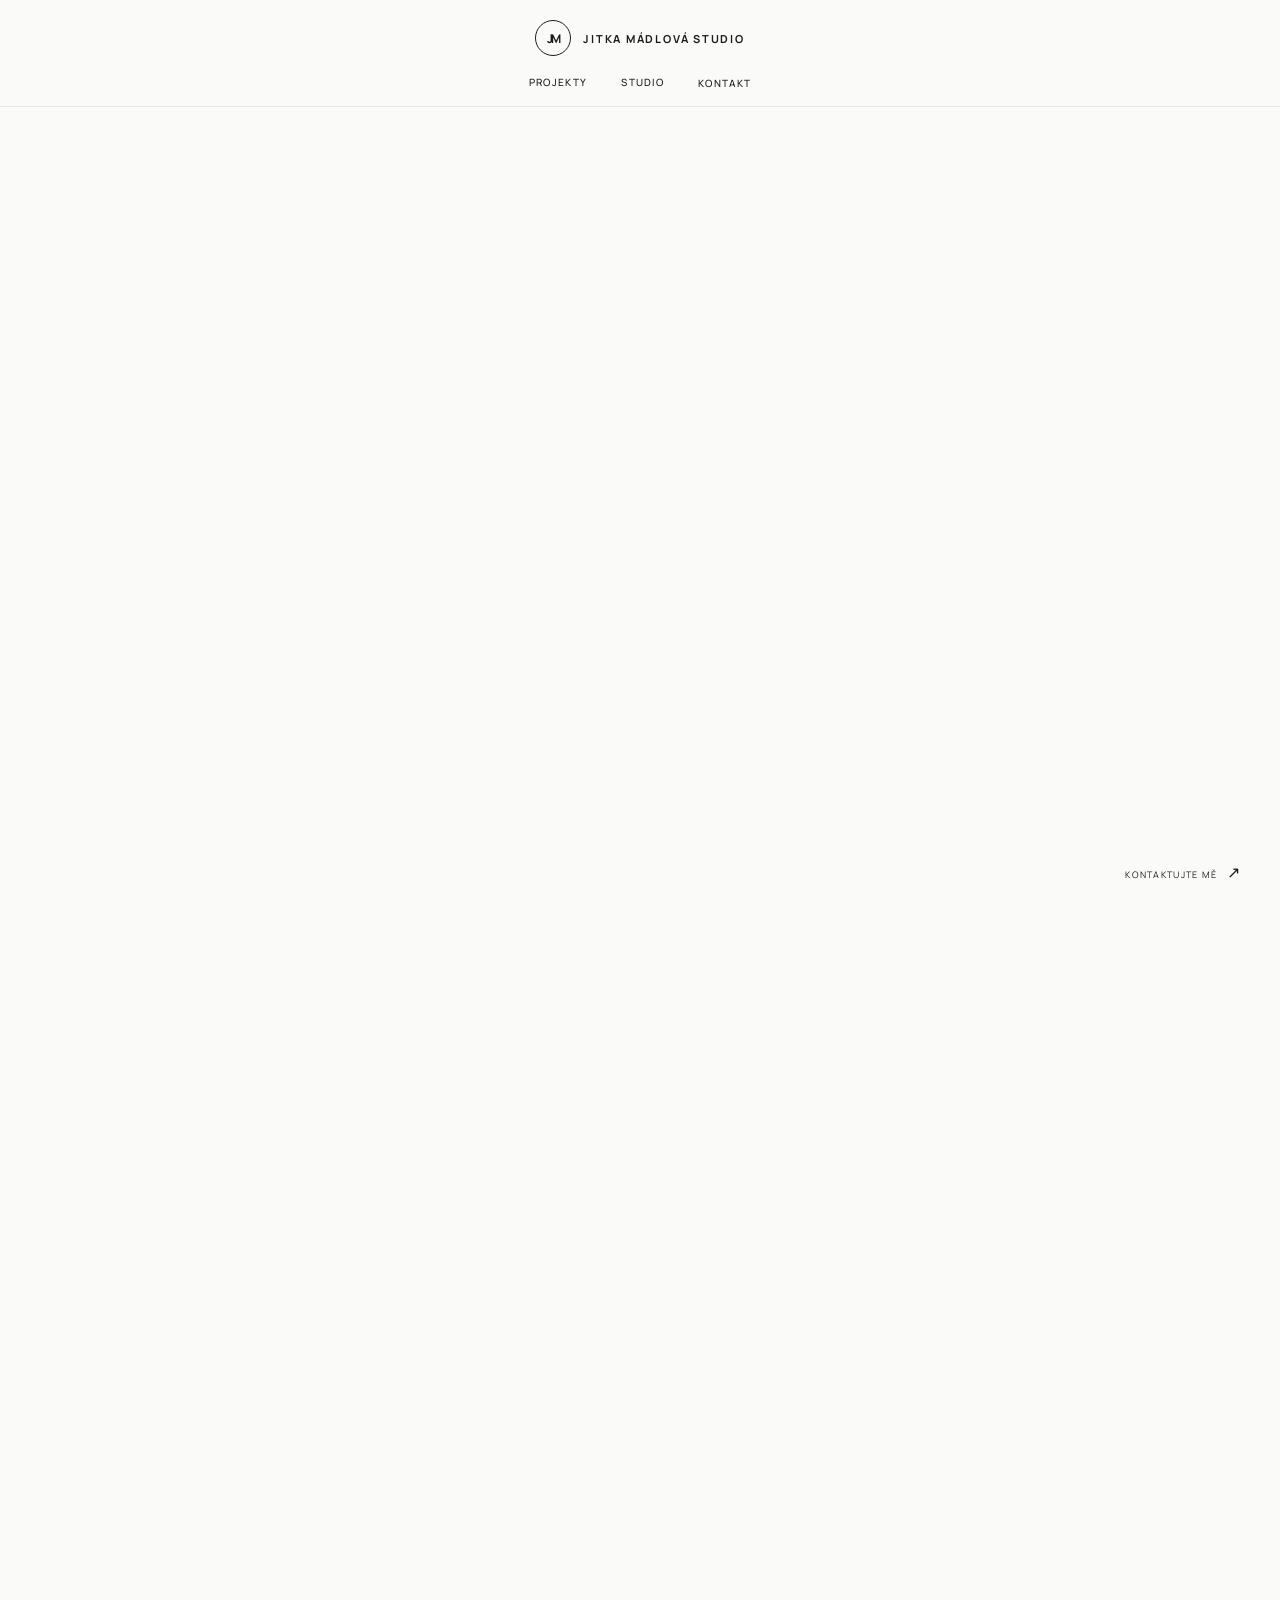
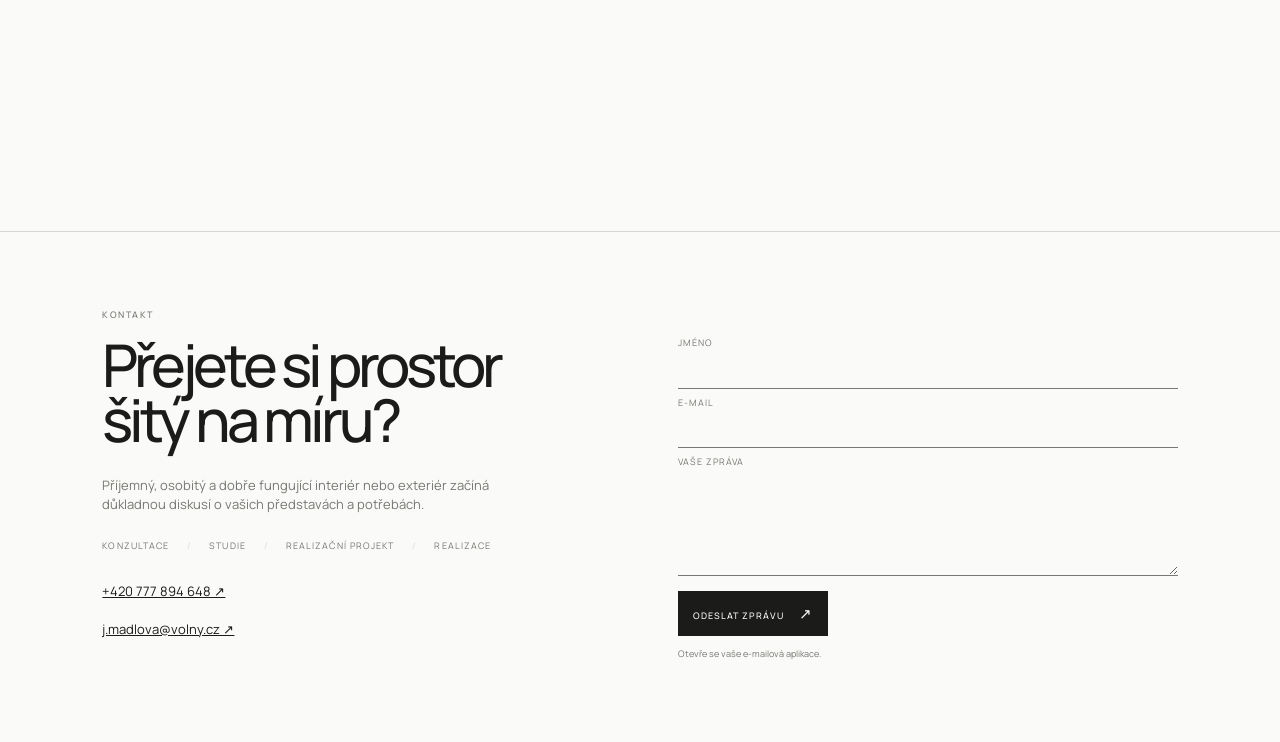
==== index.html @ aaea5ecd "Add files via upload" ====
<!doctype html>
<html lang="cs">
<head>
  <meta charset="UTF-8" />
  <meta name="viewport" content="width=device-width, initial-scale=1.0" />
  <meta name="description" content="Portfolio Jitky Mádlové Studio, interiérové designérky tvořící klidné a osobité prostory." />
  <title>Jitka Mádlová Studio | Interiérový design</title>
  <link rel="preconnect" href="https://fonts.googleapis.com" />
  <link rel="preconnect" href="https://fonts.gstatic.com" crossorigin />
  <link href="https://fonts.googleapis.com/css2?family=Manrope:wght@400;500;600;700&display=swap" rel="stylesheet" />
  <link rel="stylesheet" href="minimal.css" />
  <link rel="stylesheet" href="minimal-portfolio.css" />
  <link rel="stylesheet" href="gallery-layout.css" />
  <link rel="stylesheet" href="gallery-final.css" />
  <link rel="stylesheet" href="clean-final.css" />
  <link rel="stylesheet" href="portfolio-expansion.css" />
  <link rel="stylesheet" href="reviews.css" />
  <link rel="stylesheet" href="compact-layout.css" />
  <link rel="stylesheet" href="project-scale.css" />
  <link rel="stylesheet" href="project-filter.css" />
  <link rel="stylesheet" href="content-pages.css" />
  <link rel="stylesheet" href="contact-scale.css" />
  <link rel="stylesheet" href="contact-form.css" />
  <link rel="stylesheet" href="contact-balanced.css" />
  <link rel="stylesheet" href="contact-wide.css" />
  <link rel="stylesheet" href="contact-links.css" />
  <link rel="stylesheet" href="studio-pages.css" />
  <link rel="stylesheet" href="bio-format.css" />
  <link rel="stylesheet" href="bio-photo.css" />
  <link rel="stylesheet" href="bio-layout.css" />
</head>
<body>
  <header class="site-header">
    <a class="brand" href="#home" aria-label="Domů Jitky Mádlové Studio">
      <span class="brand-mark" aria-hidden="true"><strong>JM</strong><small>STUDIO</small></span>
      <span class="brand-name">Jitka Mádlová Studio</span>
    </a>
    <nav class="site-nav" aria-label="Hlavní navigace">
      <div class="nav-group"><a href="#portfolio">Projekty</a><div class="nav-dropdown"><a href="#portfolio">Všechny projekty</a><a href="#portfolio-residential">Bydlení</a><a href="#portfolio-public">Veřejné prostory</a></div></div>
      <div class="nav-group"><a href="#about">Studio</a><div class="nav-dropdown"><a href="#about">Bio</a><a href="#services">Služby</a><a href="#reviews">Slova zákazníků</a></div></div>
      <a class="nav-contact" href="#contact">Kontakt</a>
    </nav>
    <button class="menu-toggle" type="button" aria-label="Otevřít navigaci" aria-expanded="false"><span></span><span></span></button>
  </header>

  <main>
    <section id="portfolio" class="portfolio" aria-labelledby="portfolio-title">
      <h1 id="portfolio-title" class="sr-only">Portfolio</h1>
      <div class="project-grid">
        <article class="project project-large" data-title="Casa T" data-meta="Bydlení / 2024" data-images="https://images.unsplash.com/photo-1600210492486-724fe5c67fb0?auto=format&fit=crop&w=1800&q=88|https://images.unsplash.com/photo-1600607687920-4e2a09cf159d?auto=format&fit=crop&w=1800&q=88">
          <button class="project-open" type="button" aria-label="Otevřít projekt Casa T"><span class="project-image image-one"></span><span class="project-overlay"><strong>Casa T</strong><small>Bydlení / 2024</small></span></button>
        </article>
        <article class="project project-narrow" data-title="Nedělní objekty" data-meta="Veřejný prostor / 2023" data-images="https://images.unsplash.com/photo-1600607688969-a5bfcd646154?auto=format&fit=crop&w=1800&q=88|https://images.unsplash.com/photo-1600566753086-00f18fb6b3ea?auto=format&fit=crop&w=1800&q=88">
          <button class="project-open" type="button" aria-label="Otevřít projekt Nedělní objekty"><span class="project-image image-two"></span><span class="project-overlay"><strong>Nedělní objekty</strong><small>Veřejný prostor / 2023</small></span></button>
        </article>
        <article class="project project-mid" data-title="Byt Vinohrady" data-meta="Bydlení / 2023" data-images="https://images.unsplash.com/photo-1600566753190-17f0baa2a6c3?auto=format&fit=crop&w=1800&q=88|https://images.unsplash.com/photo-1616486338812-3dadae4b4ace?auto=format&fit=crop&w=1800&q=88">
          <button class="project-open" type="button" aria-label="Otevřít projekt Byt Vinohrady"><span class="project-image image-three"></span><span class="project-overlay"><strong>Byt Vinohrady</strong><small>Bydlení / 2023</small></span></button>
        </article>
        <article class="project project-wide" data-title="Tvar a funkce" data-meta="Veřejný prostor / 2022" data-images="https://images.unsplash.com/photo-1600607687920-4e2a09cf159d?auto=format&fit=crop&w=1800&q=88|https://images.unsplash.com/photo-1600210492486-724fe5c67fb0?auto=format&fit=crop&w=1800&q=88">
          <button class="project-open" type="button" aria-label="Otevřít projekt Tvar a funkce"><span class="project-image image-four"></span><span class="project-overlay"><strong>Tvar a funkce</strong><small>Veřejný prostor / 2022</small></span></button>
        </article>
        <article class="project project-mid project-offset" data-title="Dům pro dva" data-meta="Bydlení / 2022" data-images="https://images.unsplash.com/photo-1618221195710-dd6b41faaea6?auto=format&fit=crop&w=1800&q=88|https://images.unsplash.com/photo-1600585154340-be6161a56a0c?auto=format&fit=crop&w=1800&q=88">
          <button class="project-open" type="button" aria-label="Otevřít projekt Dům pro dva"><span class="project-image image-five"></span><span class="project-overlay"><strong>Dům pro dva</strong><small>Bydlení / 2022</small></span></button>
        </article>
        <article class="project project-narrow project-offset" data-title="Měkká geometrie" data-meta="Bydlení / 2021" data-images="https://images.unsplash.com/photo-1600585154340-be6161a56a0c?auto=format&fit=crop&w=1800&q=88|https://images.unsplash.com/photo-1600566753190-17f0baa2a6c3?auto=format&fit=crop&w=1800&q=88">
          <button class="project-open" type="button" aria-label="Otevřít projekt Měkká geometrie"><span class="project-image image-six"></span><span class="project-overlay"><strong>Měkká geometrie</strong><small>Bydlení / 2021</small></span></button>
        </article>
        <article class="project project-wide project-offset" data-title="Dům u lesa" data-meta="Bydlení / 2020" data-images="https://images.unsplash.com/photo-1600585154526-990dced4db0d?auto=format&fit=crop&w=1800&q=88|https://images.unsplash.com/photo-1600607687939-ce8a6c25118c?auto=format&fit=crop&w=1800&q=88">
          <button class="project-open" type="button" aria-label="Otevřít projekt Dům u lesa"><span class="project-image image-seven"></span><span class="project-overlay"><strong>Dům u lesa</strong><small>Bydlení / 2020</small></span></button>
        </article>
        <article class="project project-mid" data-title="Ateliér K" data-meta="Ateliér / 2020" data-images="https://images.unsplash.com/photo-1497366811353-6870744d04b2?auto=format&fit=crop&w=1800&q=88|https://images.unsplash.com/photo-1497366754035-f200968a6e72?auto=format&fit=crop&w=1800&q=88">
          <button class="project-open" type="button" aria-label="Otevřít projekt Ateliér K"><span class="project-image image-eight"></span><span class="project-overlay"><strong>Ateliér K</strong><small>Ateliér / 2020</small></span></button>
        </article>
        <article class="project project-narrow project-offset" data-title="Dům v zahradě" data-meta="Bydlení / 2019" data-images="https://images.unsplash.com/photo-1600566753086-00f18fb6b3ea?auto=format&fit=crop&w=1800&q=88|https://images.unsplash.com/photo-1600607687920-4e2a09cf159d?auto=format&fit=crop&w=1800&q=88">
          <button class="project-open" type="button" aria-label="Otevřít projekt Dům v zahradě"><span class="project-image image-nine"></span><span class="project-overlay"><strong>Dům v zahradě</strong><small>Bydlení / 2019</small></span></button>
        </article>
        <article class="project project-large" data-title="Městský byt" data-meta="Bydlení / 2019" data-images="https://images.unsplash.com/photo-1616486338812-3dadae4b4ace?auto=format&fit=crop&w=1800&q=88|https://images.unsplash.com/photo-1600210492486-724fe5c67fb0?auto=format&fit=crop&w=1800&q=88">
          <button class="project-open" type="button" aria-label="Otevřít projekt Městský byt"><span class="project-image image-ten"></span><span class="project-overlay"><strong>Městský byt</strong><small>Bydlení / 2019</small></span></button>
        </article>
      </div>
    </section>

  </main>

  <a class="fixed-contact" href="#contact">Kontaktujte mě <span>&#8599;</span></a>
  <footer id="contact" class="site-footer"><div class="contact-copy"><p class="eyebrow">Kontakt</p><h2>Přejete si prostor<br />šitý na míru?</h2><p class="contact-intro">Příjemný, osobitý a dobře fungující interiér nebo exteriér začíná důkladnou diskusí o vašich představách a potřebách.</p><div class="contact-phases"><span>Konzultace</span><span>Studie</span><span>Realizační projekt</span><span>Realizace</span></div><a href="tel:+420777894648">+420 777 894 648 &#8599;</a><a href="mailto:j.madlova@volny.cz">j.madlova@volny.cz &#8599;</a></div><form class="contact-form"><label for="contact-name">Jméno</label><input id="contact-name" name="name" type="text" autocomplete="name" required /><label for="contact-email">E-mail</label><input id="contact-email" name="email" type="email" autocomplete="email" required /><label for="contact-message">Vaše zpráva</label><textarea id="contact-message" name="message" rows="5" required></textarea><button type="submit">Odeslat zprávu <span>&#8599;</span></button><p class="form-note">Otevře se vaše e-mailová aplikace.</p></form></footer>
  <script src="script.js"></script>
</body>
</html>
---- minimal.css ----
:root{--paper:#f4f7f3;--ink:#102d30;--muted:#6d7d7d;--line:#d6e0dc;--accent:#e96d5b;--teal:#2d7774;--serif:'Playfair Display',Georgia,serif;--sans:'Manrope',Arial,sans-serif;--mono:'DM Mono',monospace}body{background:var(--paper);color:var(--ink)}.site-header{height:70px!important;padding:0 4vw!important;display:flex!important;justify-content:center!important;align-items:center!important;background:rgba(244,247,243,.92)!important;border-bottom:1px solid var(--line);z-index:30}.brand{gap:11px}.brand-mark{width:30px;height:30px;border:1px solid var(--teal);border-radius:50%;color:var(--teal)}.brand-name{color:var(--ink);font-size:12px}.site-menu{height:48px!important;position:fixed!important;top:70px;left:0;right:0;z-index:29;margin:0!important;padding:0 4vw!important;display:flex!important;justify-content:center!important;align-items:center!important;background:rgba(244,247,243,.9)!important;border-bottom:1px solid var(--line);transition:transform .3s ease,opacity .3s ease}.site-menu.is-hidden{transform:translateY(-100%);opacity:0;pointer-events:none}.site-nav{display:flex!important;position:static!important;gap:32px}.site-nav a{color:var(--muted)}.site-nav a:hover,.site-nav a.active{color:var(--teal)}.site-nav .nav-contact{color:var(--ink);border-color:var(--accent)}.menu-toggle{display:none}.hero{height:100svh;min-height:680px;padding:0!important;position:relative;display:block!important}.hero-visual{height:100%;position:relative;overflow:hidden;background:#173f42}.hero-image{position:absolute;inset:0;background-position:center;background-size:cover;opacity:0;transform:scale(1.04);transition:opacity 1s ease,transform 7s ease}.hero-image.is-active{opacity:1;transform:scale(1)}.hero-image-one{background-image:linear-gradient(90deg,rgba(10,38,40,.72),rgba(10,38,40,.12)),url('https://images.unsplash.com/photo-1600210492486-724fe5c67fb0?auto=format&fit=crop&w=2200&q=90')}.hero-image-two{background-image:linear-gradient(90deg,rgba(10,38,40,.68),rgba(10,38,40,.1)),url('https://images.unsplash.com/photo-1600607687920-4e2a09cf159d?auto=format&fit=crop&w=2200&q=90')}.hero-overlay{position:absolute;z-index:2;left:8vw;top:50%;max-width:680px;color:#fff;transform:translateY(-35%)}.hero-overlay .eyebrow{color:#cde0dc}.hero-overlay h1{margin:18px 0;font-size:clamp(58px,8vw,124px);letter-spacing:-.05em}.hero-overlay em{color:#f3a091}.hero-intro{max-width:370px;margin:28px 0;color:#e4efeb;font-size:16px}.hero-link{display:inline-flex;align-items:center;gap:12px;padding:13px 0;color:#fff;text-decoration:none;border-bottom:1px solid rgba(255,255,255,.7);font:500 11px var(--mono);text-transform:uppercase;letter-spacing:.06em}.hero-link span{font-size:18px}.hero-caption{position:absolute;z-index:3;right:8vw;bottom:34px;display:flex;gap:28px;color:#fff;font:500 10px var(--mono);letter-spacing:.08em;text-transform:uppercase}.hero-caption span+span{color:#cde0dc}.about{padding-top:130px;padding-bottom:110px;background:#e8efeb}.about-grid{grid-template-columns:.72fr 1fr 1fr;gap:5vw;margin-top:48px;align-items:start}.about-portrait{min-height:470px;background:center/cover url('https://images.unsplash.com/photo-1551836022-d5d88e9218df?auto=format&fit=crop&w=900&q=85');filter:saturate(.7)}.about-statement h2{margin-top:0;font-size:clamp(48px,5vw,78px)}.about-copy{padding-top:8px}.large-copy{font-size:23px;line-height:1.35;color:var(--ink)}.about-copy>p:not(.large-copy){max-width:420px;color:#526b6b}.text-link{color:var(--teal)}.about-details{border-top:1px solid #bfd0cb;margin-top:80px;padding-top:16px;color:var(--muted)}.portfolio{padding-top:125px;padding-bottom:135px;background:var(--paper)}.portfolio-heading{align-items:end}.portfolio-heading h2{font-size:clamp(52px,6.2vw,92px);margin-top:20px}.portfolio-heading>p{max-width:330px;color:var(--muted)}.filter-row{border-top:1px solid var(--line);padding-top:17px;margin:65px 0 24px}.filter{border:0;background:none;padding:0;margin-right:28px;color:var(--muted);cursor:pointer}.filter.active,.filter:hover{color:var(--teal)}.project-count{color:var(--muted)}.project-grid{gap:70px 2vw}.project-image{height:440px;filter:saturate(.78);transition:transform .6s ease}.project:hover .project-image{transform:scale(.985)}.project-tall .project-image{height:590px}.project-wide .project-image{height:450px}.project-one{background-image:url('https://images.unsplash.com/photo-1600210492486-724fe5c67fb0?auto=format&fit=crop&w=1200&q=85')}.project-two{background-image:url('https://images.unsplash.com/photo-1600607688969-a5bfcd646154?auto=format&fit=crop&w=1200&q=85')}.project-three{background-image:url('https://images.unsplash.com/photo-1600566753086-00f18fb6b3ea?auto=format&fit=crop&w=1200&q=85')}.project-four{background-image:url('https://images.unsplash.com/photo-1600607687920-4e2a09cf159d?auto=format&fit=crop&w=1200&q=85')}.project-five{background-image:url('https://images.unsplash.com/photo-1618221195710-dd6b41faaea6?auto=format&fit=crop&w=1200&q=85')}.project-six{background-image:url('https://images.unsplash.com/photo-1600585154340-be6161a56a0c?auto=format&fit=crop&w=1200&q=85')}.project-meta{color:var(--ink)}.contact{background:#123f43;padding-top:120px;padding-bottom:120px;color:#edf5f0}.contact h2{font-size:clamp(52px,6vw,88px)}.contact-side p{color:#c5d9d4}.email-link{color:#fff}.social-row a{color:#b5ceca}.site-footer{background:#0e2e31;color:#b5ceca;border-color:#2d5b5a}.site-footer a{color:#fff}@media(max-width:700px){.site-header{height:62px!important;padding:0 6vw!important}.site-menu{height:48px!important;top:62px;padding:0 6vw!important;justify-content:flex-end!important}.menu-toggle{display:flex!important}.site-nav{display:none!important}.site-nav.open{position:absolute;top:48px;left:0;right:0;display:flex!important;flex-direction:column;align-items:flex-start;gap:18px;padding:22px 6vw;background:var(--paper);border-bottom:1px solid var(--line)}.hero{min-height:650px;height:88svh}.hero-overlay{left:6vw;right:6vw;top:52%;transform:translateY(-35%)}.hero-overlay h1{font-size:clamp(52px,15vw,78px)}.hero-intro{font-size:14px}.hero-caption{left:6vw;right:6vw;bottom:24px;justify-content:space-between}.about{padding-top:85px;padding-bottom:80px}.about-grid{display:grid;grid-template-columns:1fr;gap:34px}.about-portrait{min-height:420px;order:0}.about-statement{order:1}.about-copy{order:2}.about-details{margin-top:58px}.portfolio{padding-top:88px;padding-bottom:95px}.portfolio-heading{display:block}.portfolio-heading h2{font-size:clamp(48px,13vw,72px)}.filter-row{margin-top:42px;line-height:2.8}.filter{margin-right:14px}.project-grid{gap:48px 0}.project-offset,.project-wide{margin-top:0;width:100%}.project-image,.project-tall .project-image,.project-wide .project-image{height:350px}.contact{padding-top:88px;padding-bottom:88px}}
---- minimal-portfolio.css ----
:root{--paper:#f2f2f0;--ink:#1b1c1a;--muted:#777873;--line:#d7d8d4;--accent:#7c2534;--sans:'Manrope',Arial,sans-serif}*{box-sizing:border-box}html{scroll-behavior:smooth}body{margin:0;background:var(--paper);color:var(--ink);font-family:var(--sans);font-size:13px;line-height:1.5}a{color:inherit}.site-header{position:fixed;top:0;left:0;right:0;z-index:30;display:flex;justify-content:space-between;align-items:flex-start;padding:24px 3vw;background:rgba(242,242,240,.88);backdrop-filter:blur(14px)}.brand{display:flex;align-items:center;gap:14px;text-decoration:none}.brand-mark{width:38px;height:38px;border:1px solid var(--ink);display:grid;place-items:center;line-height:1}.brand-mark strong{font:600 13px var(--sans);letter-spacing:-.08em}.brand-mark small{display:none}.brand-name{font-size:12px;letter-spacing:.15em;text-transform:uppercase}.site-nav{display:flex;gap:28px;align-items:flex-start;padding-top:9px}.nav-group{position:relative}.site-nav>a,.nav-group>a{font-size:10px;letter-spacing:.14em;text-transform:uppercase;text-decoration:none}.nav-dropdown{position:absolute;top:23px;left:-14px;display:grid;gap:8px;min-width:150px;padding:14px;background:#fff;opacity:0;visibility:hidden;transform:translateY(-5px);transition:opacity .2s,transform .2s,visibility .2s}.nav-group:hover .nav-dropdown,.nav-group:focus-within .nav-dropdown{opacity:1;visibility:visible;transform:none}.nav-dropdown a{font-size:10px;text-decoration:none;color:var(--muted)}.nav-dropdown a:hover{color:var(--accent)}.menu-toggle{display:none}.intro{min-height:78vh;padding:190px 8vw 70px;display:grid;grid-template-columns:1fr auto;align-content:end;border-bottom:1px solid var(--line)}.eyebrow{margin:0;color:var(--muted);font:500 10px var(--sans);letter-spacing:.16em;text-transform:uppercase}.intro h1{grid-column:1/-1;max-width:850px;margin:36px 0 0;font-size:clamp(64px,10vw,154px);font-weight:500;letter-spacing:-.09em;line-height:.85}.intro h1 span,.about h2 span,.site-footer h2 span{color:var(--accent)}.intro-arrow{align-self:end;justify-self:end;width:54px;height:54px;border:1px solid var(--ink);border-radius:50%;display:grid;place-items:center;text-decoration:none;font-size:24px;transition:background .2s,color .2s}.intro-arrow:hover{background:var(--ink);color:var(--paper)}.portfolio{padding:110px 4vw 150px}.section-head{display:grid;grid-template-columns:1fr 1.3fr .8fr;gap:3vw;align-items:end;margin:0 4vw 72px}.section-head h2{margin:0;font-size:clamp(42px,6vw,86px);font-weight:500;letter-spacing:-.08em;line-height:.85}.section-note{max-width:260px;margin:0;color:var(--muted);font-size:12px}.project-grid{display:grid;grid-template-columns:repeat(12,1fr);gap:70px 20px}.project{min-width:0}.project-open{position:relative;width:100%;display:block;border:0;padding:0;background:transparent;cursor:pointer;text-align:left}.project-large{grid-column:1/8}.project-narrow{grid-column:9/13;margin-top:140px}.project-mid{grid-column:2/7}.project-wide{grid-column:7/13;margin-top:110px}.project-offset{margin-top:100px}.project-image{display:block;width:100%;height:510px;background-position:center;background-size:cover;filter:grayscale(.2);transition:filter .4s,transform .5s}.project-narrow .project-image{height:430px}.project-mid .project-image{height:440px}.project-wide .project-image{height:500px}.image-one{background-image:url('https://images.unsplash.com/photo-1600210492486-724fe5c67fb0?auto=format&fit=crop&w=1800&q=88')}.image-two{background-image:url('https://images.unsplash.com/photo-1600607688969-a5bfcd646154?auto=format&fit=crop&w=1800&q=88')}.image-three{background-image:url('https://images.unsplash.com/photo-1600566753190-17f0baa2a6c3?auto=format&fit=crop&w=1800&q=88')}.image-four{background-image:url('https://images.unsplash.com/photo-1600607687920-4e2a09cf159d?auto=format&fit=crop&w=1800&q=88')}.image-five{background-image:url('https://images.unsplash.com/photo-1618221195710-dd6b41faaea6?auto=format&fit=crop&w=1800&q=88')}.image-six{background-image:url('https://images.unsplash.com/photo-1600585154340-be6161a56a0c?auto=format&fit=crop&w=1800&q=88')}.project-overlay{position:absolute;inset:0;display:flex;flex-direction:column;justify-content:flex-end;gap:6px;padding:22px;color:#fff;background:linear-gradient(transparent 45%,rgba(0,0,0,.72));opacity:0;transition:opacity .3s}.project-open:hover .project-overlay,.project-open:focus-visible .project-overlay{opacity:1}.project-open:hover .project-image{filter:grayscale(0);transform:scale(.985)}.project-overlay strong{font-size:17px;font-weight:500;letter-spacing:-.03em}.project-overlay small{font-size:10px;letter-spacing:.12em;text-transform:uppercase}.about{display:grid;grid-template-columns:1fr 1fr;min-height:620px;background:#e5e5e2}.about-image{min-height:620px;background:center/cover url('https://images.unsplash.com/photo-1551836022-d5d88e9218df?auto=format&fit=crop&w=1400&q=85');filter:grayscale(.7)}.about-copy{display:flex;flex-direction:column;justify-content:center;max-width:480px;padding:8vw}.about-copy h2{margin:28px 0;font-size:clamp(48px,6vw,86px);font-weight:500;letter-spacing:-.08em;line-height:.88}.about-copy>p:last-child{max-width:360px;color:var(--muted)}.gallery{position:fixed;inset:0;z-index:50;display:none;background:rgba(242,242,240,.98);overflow:auto}.gallery.is-open{display:block}.gallery-close{position:fixed;top:24px;right:3vw;z-index:2;border:0;background:transparent;font-size:32px;font-weight:300;cursor:pointer}.gallery-inner{width:min(1100px,84vw);margin:120px auto 100px}.gallery-title{margin:16px 0 42px;font-size:clamp(48px,8vw,120px);font-weight:500;letter-spacing:-.09em;line-height:.85}.gallery-images{display:grid;grid-template-columns:1fr 1fr;gap:18px}.gallery-images img{display:block;width:100%;height:auto}.gallery-next{float:right;margin-top:18px;border:0;background:none;font-size:24px;cursor:pointer}.fixed-contact{position:fixed;right:3vw;bottom:22px;z-index:31;font-size:10px;letter-spacing:.14em;text-transform:uppercase;text-decoration:none}.fixed-contact span{font-size:16px;margin-left:7px}.site-footer{padding:130px 8vw 150px;background:var(--ink);color:var(--paper)}.site-footer h2{margin:30px 0 55px;font-size:clamp(60px,10vw,150px);font-weight:500;letter-spacing:-.1em;line-height:.8}.site-footer>a{font-size:13px;text-decoration:none;border-bottom:1px solid currentColor;padding-bottom:8px}@media(max-width:700px){.site-header{padding:16px 5vw}.brand-name{font-size:10px}.site-nav{display:none}.menu-toggle{display:grid;gap:5px;border:0;background:none;padding:8px}.menu-toggle span{display:block;width:22px;height:1px;background:var(--ink)}.site-header.nav-open .site-nav{position:absolute;top:62px;left:0;right:0;display:grid;gap:18px;padding:24px 5vw;background:#fff}.site-header.nav-open .nav-dropdown{position:static;display:none}.site-header.nav-open .nav-group:focus-within .nav-dropdown{display:grid;opacity:1;visibility:visible;transform:none}.intro{min-height:75vh;padding:150px 7vw 52px}.intro h1{font-size:clamp(58px,17vw,90px);margin-top:32px}.intro-arrow{width:46px;height:46px}.section-head{display:block;margin:0 2vw 44px}.section-head h2{margin:25px 0;font-size:clamp(52px,15vw,78px)}.section-note{max-width:290px}.portfolio{padding:76px 5vw 100px}.project-grid{display:block}.project{margin:0 0 58px!important}.project-image,.project-narrow .project-image,.project-mid .project-image,.project-wide .project-image{height:390px}.project-overlay{opacity:1;padding:16px;background:linear-gradient(transparent 50%,rgba(0,0,0,.68))}.about{display:block;min-height:0}.about-image{min-height:430px}.about-copy{padding:64px 8vw 85px}.gallery-inner{width:88vw;margin-top:90px}.gallery-images{grid-template-columns:1fr}.gallery-title{font-size:clamp(52px,15vw,82px)}.fixed-contact{right:5vw;bottom:18px}.site-footer{padding:90px 7vw 130px}.site-footer h2{font-size:clamp(60px,17vw,95px)}}
---- gallery-layout.css ----
.sr-only{position:absolute;width:1px;height:1px;padding:0;margin:-1px;overflow:hidden;clip:rect(0,0,0,0);white-space:nowrap;border:0}.site-header{display:flex!important;flex-direction:column!important;justify-content:flex-start!important;align-items:center!important;gap:16px!important;padding:20px 3vw 14px!important}.site-nav{display:flex!important;justify-content:center!important;gap:34px!important;padding-top:0!important}.portfolio{padding-top:164px!important}.project-overlay{opacity:0!important}.project-open:hover .project-overlay,.project-open:focus-visible .project-overlay{opacity:1!important}.site-menu{display:none!important}@media(max-width:700px){.site-header{padding:16px 5vw 12px!important;gap:12px!important}.site-nav{display:none!important}.menu-toggle{display:grid!important;position:absolute;top:14px;right:5vw}.site-header.nav-open .site-nav{position:absolute;top:62px;left:0;right:0;display:grid!important;gap:18px;padding:24px 5vw;background:#fff}.site-header.nav-open .nav-dropdown{position:static;display:none}.site-header.nav-open .nav-group:focus-within .nav-dropdown{display:grid;opacity:1;visibility:visible;transform:none}.portfolio{padding:130px 5vw 100px!important}.project-overlay{opacity:0!important}.project-open:hover .project-overlay,.project-open:focus-visible .project-overlay{opacity:1!important}}
---- gallery-final.css ----
.site-header{height:auto!important}.site-header.nav-open{height:auto!important}@media(max-width:700px){.site-header{height:auto!important}}
---- clean-final.css ----
body{background:#f2f2f0;color:#1b1c1a;font-family:'Manrope',Arial,sans-serif}.site-header{position:fixed;display:flex;flex-direction:column;align-items:center;gap:14px;height:auto!important;padding:18px 3vw 15px;background:rgba(242,242,240,.94)!important;border:0!important;box-shadow:0 1px 0 rgba(27,28,26,.08);backdrop-filter:blur(12px)}.brand{gap:12px}.brand-mark{width:36px;height:36px;border:1px solid #1b1c1a;background:transparent}.brand-mark strong{font:700 12px 'Manrope',Arial,sans-serif;letter-spacing:-.1em}.brand-name{font:700 11px 'Manrope',Arial,sans-serif;letter-spacing:.16em;text-transform:uppercase}.site-nav{display:flex;justify-content:center;gap:34px;padding:0}.site-nav a,.nav-group>a{font:500 10px 'Manrope',Arial,sans-serif;letter-spacing:.13em;color:#1b1c1a;text-transform:uppercase}.nav-dropdown{background:#f2f2f0;border:1px solid #d7d8d4}.nav-dropdown a{font-family:'Manrope',Arial,sans-serif}.portfolio{background:#f2f2f0!important;padding-top:144px!important}.project-image{filter:grayscale(1);transition:filter .35s,transform .5s}.project-open:hover .project-image,.project-open:focus-visible .project-image{filter:grayscale(0)}.project-overlay{background:linear-gradient(transparent 45%,rgba(27,28,26,.78))}.about,.site-footer{background:#f2f2f0!important;color:#1b1c1a}.fixed-contact{color:#1b1c1a}.detail-page{min-height:100vh;padding:160px 8vw 130px;background:#f2f2f0}.detail-page h1{margin:24px 0 70px;font:500 clamp(56px,10vw,150px)/.86 'Manrope',Arial,sans-serif;letter-spacing:-.1em}.back-link{display:inline-block;margin-bottom:42px;color:#777873;font-size:10px;letter-spacing:.13em;text-transform:uppercase;text-decoration:none}.detail-gallery{display:grid;grid-template-columns:1fr 1fr;gap:18px}.detail-gallery img{display:block;width:100%;height:auto;filter:grayscale(1);transition:filter .35s}.detail-gallery img:hover{filter:grayscale(0)}.about-layout{display:grid;grid-template-columns:1fr 1fr;gap:8vw;align-items:center}.about-layout .about-image{min-height:560px;background:center/cover url('https://images.unsplash.com/photo-1551836022-d5d88e9218df?auto=format&fit=crop&w=1400&q=85');filter:grayscale(1)}.about-layout p{max-width:420px;color:#777873}.about-layout .lead{font-size:24px;line-height:1.3;color:#1b1c1a}.site-footer{border-top:1px solid #d7d8d4}.site-footer h2{color:#1b1c1a}.site-footer a{color:#1b1c1a}.contact-button{background:#1b1c1a;color:#f2f2f0}@media(max-width:700px){.site-header{padding:14px 5vw 11px}.brand-name{font-size:9px}.site-nav{display:none}.menu-toggle{display:grid;position:absolute;top:13px;right:5vw}.site-header.nav-open .site-nav{display:grid;top:61px;background:#f2f2f0;border-top:1px solid #d7d8d4}.portfolio{padding-top:118px!important}.detail-page{padding:135px 7vw 100px}.detail-gallery,.about-layout{grid-template-columns:1fr}.detail-page h1{margin-bottom:42px}.about-layout .about-image{min-height:420px}}
---- portfolio-expansion.css ----
.brand-mark,.brand-mark strong,.brand-mark small{color:#1b1c1a!important;border-color:#1b1c1a!important}.site-nav>a,.nav-group>a{display:inline-flex;align-items:center;height:15px;line-height:15px}.site-nav .nav-contact{padding:0!important;border:0!important;transform:translateY(4px)}.project:nth-child(7){grid-column:1/8;margin-top:70px}.project:nth-child(8){grid-column:9/13;margin-top:10px}.project:nth-child(9){grid-column:2/7;margin-top:80px}.project:nth-child(10){grid-column:7/13;margin-top:0}.image-seven{background-image:url('https://images.unsplash.com/photo-1600585154526-990dced4db0d?auto=format&fit=crop&w=1800&q=88')}.image-eight{background-image:url('https://images.unsplash.com/photo-1497366811353-6870744d04b2?auto=format&fit=crop&w=1800&q=88')}.image-nine{background-image:url('https://images.unsplash.com/photo-1600566753086-00f18fb6b3ea?auto=format&fit=crop&w=1800&q=88')}.image-ten{background-image:url('https://images.unsplash.com/photo-1616486338812-3dadae4b4ace?auto=format&fit=crop&w=1800&q=88')}@media(max-width:700px){.project:nth-child(n){grid-column:auto!important;margin-top:0!important}}
---- reviews.css ----
.reviews-list{display:grid;grid-template-columns:repeat(3,1fr);gap:28px;margin-top:40px}.reviews-list blockquote{margin:0;padding:28px 0;border-top:1px solid #1b1c1a;font-size:20px;line-height:1.35}.reviews-list cite{display:block;margin-top:30px;color:#777873;font-size:10px;font-style:normal;letter-spacing:.12em;text-transform:uppercase}@media(max-width:700px){.reviews-list{grid-template-columns:1fr}.reviews-list blockquote{font-size:18px}}
---- compact-layout.css ----
body{background:#fafaf8;color:#1b1c1a}.site-header{background:rgba(250,250,248,.94)!important}.nav-dropdown{background:#fafaf8!important}.portfolio,.detail-page,.about,.site-footer{background:#fafaf8!important}.portfolio{padding-top:132px!important;padding-bottom:90px!important}.project-grid{gap:42px 16px!important}.project-image{height:350px!important}.project-narrow .project-image,.project-mid .project-image{height:290px!important}.project-wide .project-image{height:330px!important}.project-overlay{padding:16px!important}.project-overlay strong{font-size:14px!important}.project-overlay small{font-size:9px!important}.project:nth-child(7),.project:nth-child(8),.project:nth-child(9),.project:nth-child(10){margin-top:35px!important}.site-footer{padding:64px 8vw 72px!important;border-top:1px solid #d7d8d4!important}.site-footer h2{margin:18px 0 28px!important;font-size:clamp(42px,7vw,88px)!important;line-height:.86!important}.site-footer .eyebrow{font-size:9px}.site-footer>a{font-size:11px}.fixed-contact{bottom:16px!important;font-size:9px!important}.detail-page{padding-top:130px!important;padding-bottom:80px!important}.detail-page h1{margin-bottom:42px!important}.detail-gallery{gap:12px!important}@media(max-width:700px){.portfolio{padding-top:112px!important;padding-bottom:70px!important}.project-grid{gap:34px 0!important}.project-image,.project-narrow .project-image,.project-mid .project-image,.project-wide .project-image{height:280px!important}.project-overlay{opacity:0!important}.project-open:hover .project-overlay,.project-open:focus-visible .project-overlay{opacity:1!important}.site-footer{padding:54px 7vw 86px!important}.site-footer h2{font-size:clamp(44px,14vw,72px)!important}.fixed-contact{bottom:12px!important}}
---- project-scale.css ----
.project-grid{gap:26px 12px!important}.project-image{height:245px!important}.project-narrow .project-image,.project-mid .project-image{height:205px!important}.project-wide .project-image{height:230px!important}.project-overlay{padding:12px!important}.project-overlay strong{font-size:12px!important}.project-overlay small{font-size:8px!important}.project:nth-child(7),.project:nth-child(8),.project:nth-child(9),.project:nth-child(10){margin-top:20px!important}@media(max-width:700px){.project-grid{gap:24px 0!important}.project-image,.project-narrow .project-image,.project-mid .project-image,.project-wide .project-image{height:220px!important}}
---- project-filter.css ----
.project.is-filtered-out{display:none!important}
---- content-pages.css ----
.about-page .about-layout{align-items:start}.about-page .about-layout>div:last-child{padding-top:12px}.about-page .about-layout p{max-width:480px}.about-page .about-layout .lead{font-size:25px;line-height:1.25}.cv-grid{display:grid;grid-template-columns:1fr 1fr;gap:8vw;max-width:900px}.cv-grid>div{max-width:430px}.cv-grid p{margin:0 0 28px;color:#777873}.cv-grid strong{color:#1b1c1a;font-weight:700}.cv-note{font-size:22px;line-height:1.25;color:#1b1c1a!important;border-top:1px solid #1b1c1a;padding-top:20px}.site-footer .contact-intro{max-width:480px;margin:0 0 30px;color:#777873}.contact-phases{display:flex;flex-wrap:wrap;gap:8px 24px;max-width:620px;margin:0 0 38px;color:#777873;font-size:11px;letter-spacing:.1em;text-transform:uppercase}.contact-phases span+span:before{content:'/';margin-right:24px;color:#d7d8d4}.site-footer>a{display:block;width:max-content;margin-top:10px}@media(max-width:700px){.cv-grid{grid-template-columns:1fr;gap:20px}.about-page .about-layout .lead{font-size:21px}.contact-phases{display:grid;gap:10px}.contact-phases span+span:before{display:none}.site-footer .contact-intro{font-size:13px}}
---- contact-scale.css ----
.site-footer h2{max-width:760px;margin:24px 0 38px!important;font-size:clamp(48px,7vw,96px)!important;line-height:.9!important;letter-spacing:-.08em!important}.site-footer .contact-intro{max-width:520px;font-size:14px;line-height:1.55}.contact-phases{font-size:10px;letter-spacing:.12em}@media(max-width:700px){.site-footer h2{max-width:330px;font-size:clamp(44px,13vw,68px)!important;line-height:.92!important}.site-footer .contact-intro{font-size:13px}}
---- contact-form.css ----
.site-footer{display:grid;grid-template-columns:minmax(0,1fr) minmax(280px,420px);gap:10vw;align-items:start}.contact-copy{max-width:640px}.contact-form{display:grid;gap:9px;padding-top:12px}.contact-form label{font-size:10px;letter-spacing:.12em;text-transform:uppercase;color:#777873}.contact-form input,.contact-form textarea{width:100%;border:0;border-bottom:1px solid #777873;border-radius:0;padding:9px 0;background:transparent;color:#1b1c1a;font:400 13px 'Manrope',Arial,sans-serif;outline:none;resize:vertical}.contact-form input:focus,.contact-form textarea:focus{border-color:#1b1c1a}.contact-form textarea{min-height:110px}.contact-form button{justify-self:start;margin-top:12px;border:1px solid #1b1c1a;background:#1b1c1a;color:#fafaf8;padding:12px 16px;font:500 10px 'Manrope',Arial,sans-serif;letter-spacing:.12em;text-transform:uppercase;cursor:pointer;transition:background .2s,color .2s}.contact-form button:hover{background:#fafaf8;color:#1b1c1a}.contact-form button span{font-size:15px;margin-left:12px}.form-note{margin:4px 0 0;color:#777873;font-size:10px}@media(max-width:700px){.site-footer{display:block}.contact-form{margin-top:54px}.contact-form button{width:100%}}
---- contact-balanced.css ----
.site-footer{grid-template-columns:minmax(0,1fr) minmax(280px,360px)!important;gap:8vw!important;align-items:start!important;padding:76px 8vw 82px!important}.contact-copy{max-width:520px}.site-footer h2{max-width:540px!important;margin:16px 0 28px!important;font-size:clamp(46px,4.6vw,64px)!important;line-height:.94!important;letter-spacing:-.07em!important}.site-footer .contact-intro{max-width:420px;margin-bottom:24px;font-size:13px;line-height:1.5}.contact-phases{gap:7px 18px;margin-bottom:30px;font-size:9px}.contact-phases span+span:before{margin-right:18px}.contact-form{margin-top:28px;padding-top:0;gap:7px}.contact-form label{font-size:9px}.contact-form input,.contact-form textarea{font-size:12px;padding:7px 0}.contact-form textarea{min-height:82px}.contact-form button{margin-top:8px;padding:11px 14px;font-size:9px}.form-note{font-size:9px}@media(max-width:700px){.site-footer{padding:58px 7vw 72px!important}.site-footer h2{max-width:340px!important;font-size:clamp(42px,12vw,62px)!important}.site-footer .contact-intro{font-size:12px}.contact-form{margin-top:42px}}
---- contact-wide.css ----
.site-footer{grid-template-columns:minmax(0,1fr) minmax(380px,500px)!important;gap:5vw!important}.contact-form{width:100%;max-width:500px}@media(max-width:900px){.site-footer{grid-template-columns:minmax(0,1fr) minmax(320px,420px)!important;gap:4vw!important}}@media(max-width:700px){.site-footer{display:block!important}.contact-form{max-width:none;width:100%}}
---- contact-links.css ----
.contact-copy>a{display:block!important;width:max-content;margin-top:14px!important}.contact-copy>a+a{margin-top:18px!important}
---- studio-pages.css ----
.bio-experience{display:grid;grid-template-columns:1fr 1fr;gap:8vw;margin-top:90px;padding-top:28px;border-top:1px solid #d7d8d4}.bio-experience>div{max-width:430px}.bio-experience p:not(.eyebrow){color:#777873;margin:0 0 24px}.bio-experience strong{color:#1b1c1a}.services-lead{max-width:560px;margin:0 0 76px;font-size:19px;line-height:1.45;color:#777873}.services-list{display:grid;grid-template-columns:repeat(2,1fr);gap:0 8vw;max-width:900px}.services-list article{border-top:1px solid #1b1c1a;padding:22px 0 38px}.services-list span{color:#777873;font-size:10px;letter-spacing:.12em}.services-list h2{margin:22px 0 10px;font-size:30px;font-weight:500;letter-spacing:-.06em}.services-list p{max-width:330px;color:#777873;margin:0}@media(max-width:700px){.bio-experience,.services-list{grid-template-columns:1fr;gap:28px}.bio-experience{margin-top:58px}.services-lead{margin-bottom:48px;font-size:17px}.services-list h2{font-size:26px}}
---- bio-format.css ----
.bio-experience{display:grid;grid-template-columns:repeat(2,minmax(0,1fr));gap:10vw;margin-top:96px;padding-top:30px;border-top:1px solid #d7d8d4}.bio-experience>div{max-width:460px}.bio-experience .eyebrow{margin-bottom:24px;color:#777873}.bio-experience p:not(.eyebrow){margin:0 0 30px;color:#777873;font-size:13px;line-height:1.55}.bio-experience strong{display:block;margin-bottom:4px;color:#1b1c1a;font-weight:700;font-size:12px}.bio-experience p:last-child{margin-bottom:0}@media(max-width:700px){.bio-experience{grid-template-columns:1fr;gap:48px;margin-top:64px;padding-top:24px}.bio-experience p:not(.eyebrow){font-size:12px;margin-bottom:24px}}
---- bio-photo.css ----
.about-page .about-layout .about-image{background-image:url('Jitka_Madlova.jpg')!important;background-position:center;background-size:cover}
---- bio-layout.css ----
.about-page{padding-left:6vw!important;padding-right:6vw!important}.about-page>h1{max-width:760px;margin-bottom:54px!important}.about-page .about-layout{display:grid;grid-template-columns:minmax(300px,46%) minmax(0,1fr);gap:8vw;align-items:center}.about-page .about-layout .about-image{width:100%;min-height:0;aspect-ratio:1/1;background-position:center;background-size:cover}.about-page .about-layout>div:last-child{padding:0;max-width:520px}.about-page .about-layout .lead{font-size:24px;line-height:1.25;margin-top:0}.about-page .about-layout p:not(.lead){font-size:13px;line-height:1.55}.bio-experience{margin-top:82px!important}@media(max-width:700px){.about-page{padding-left:7vw!important;padding-right:7vw!important}.about-page>h1{margin-bottom:36px!important}.about-page .about-layout{grid-template-columns:1fr;gap:32px}.about-page .about-layout .about-image{aspect-ratio:1/1;min-height:0}.about-page .about-layout .lead{font-size:21px}.bio-experience{margin-top:56px!important}}
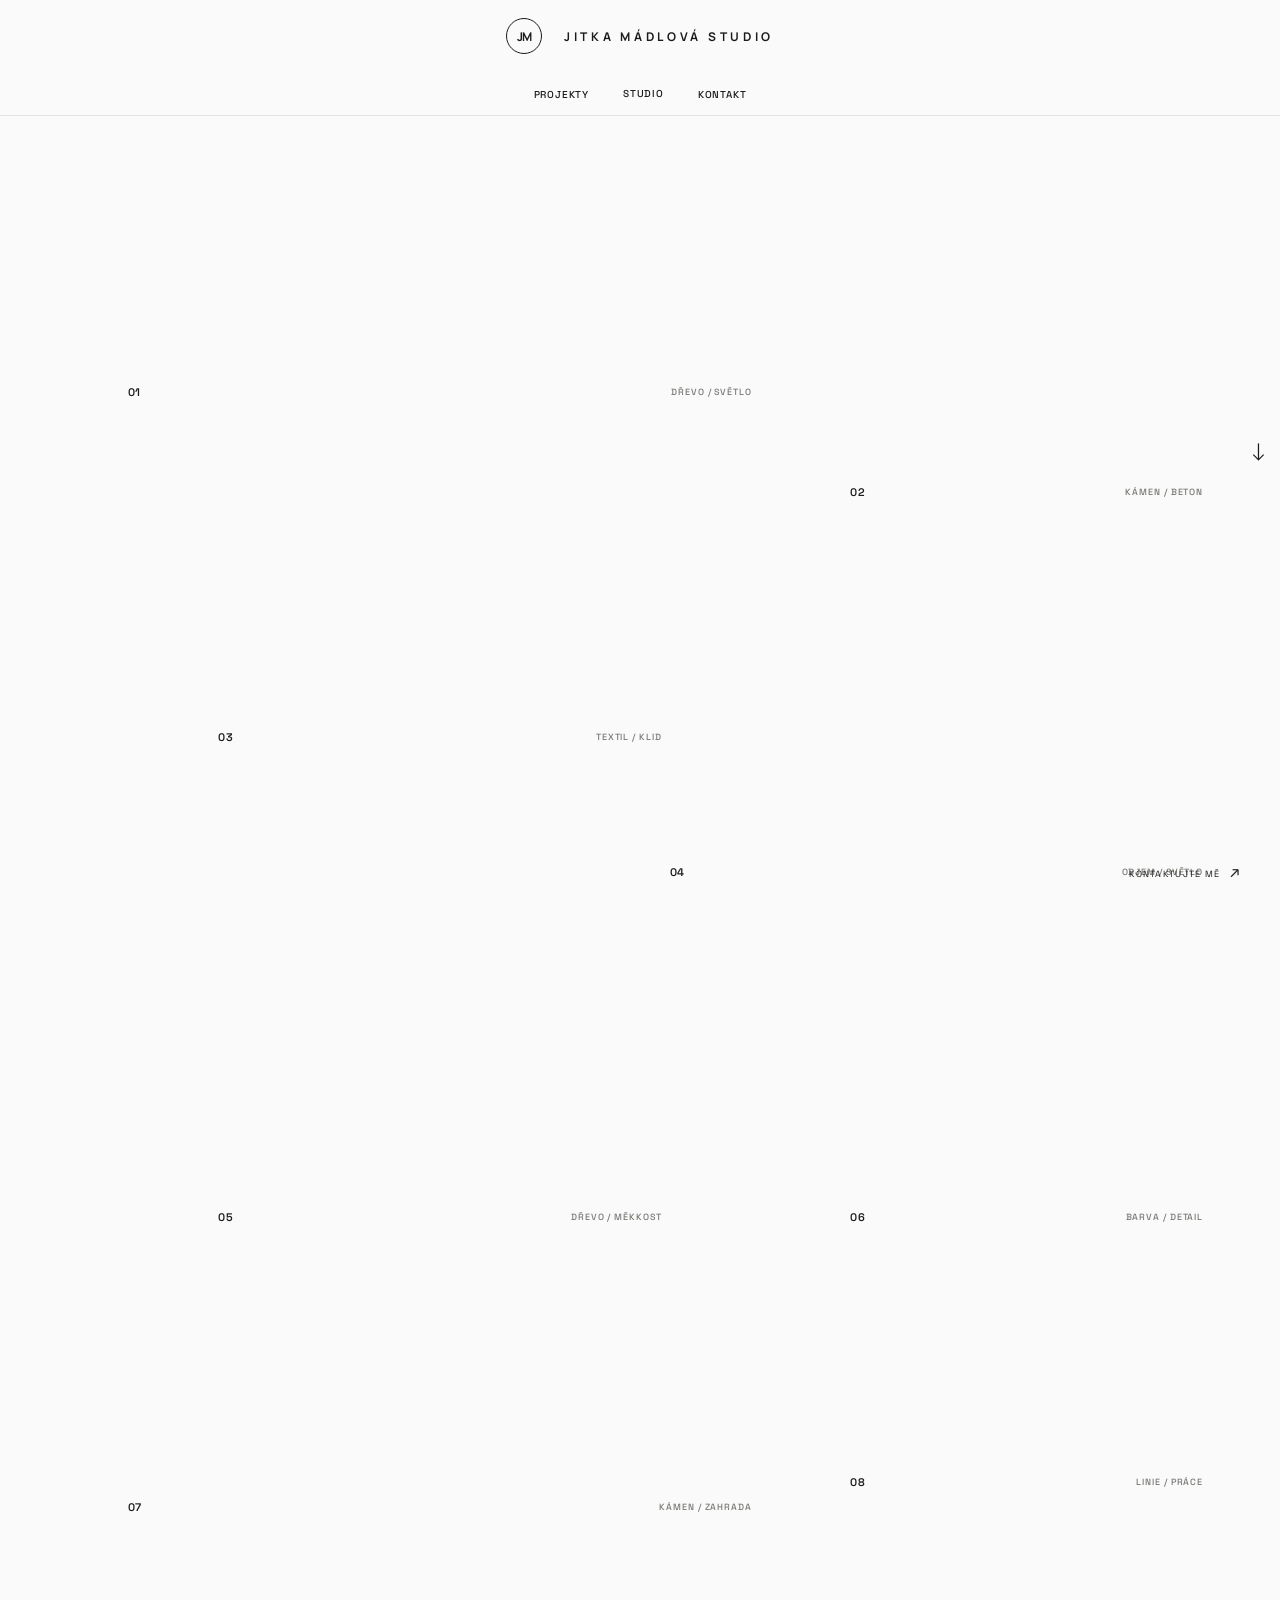
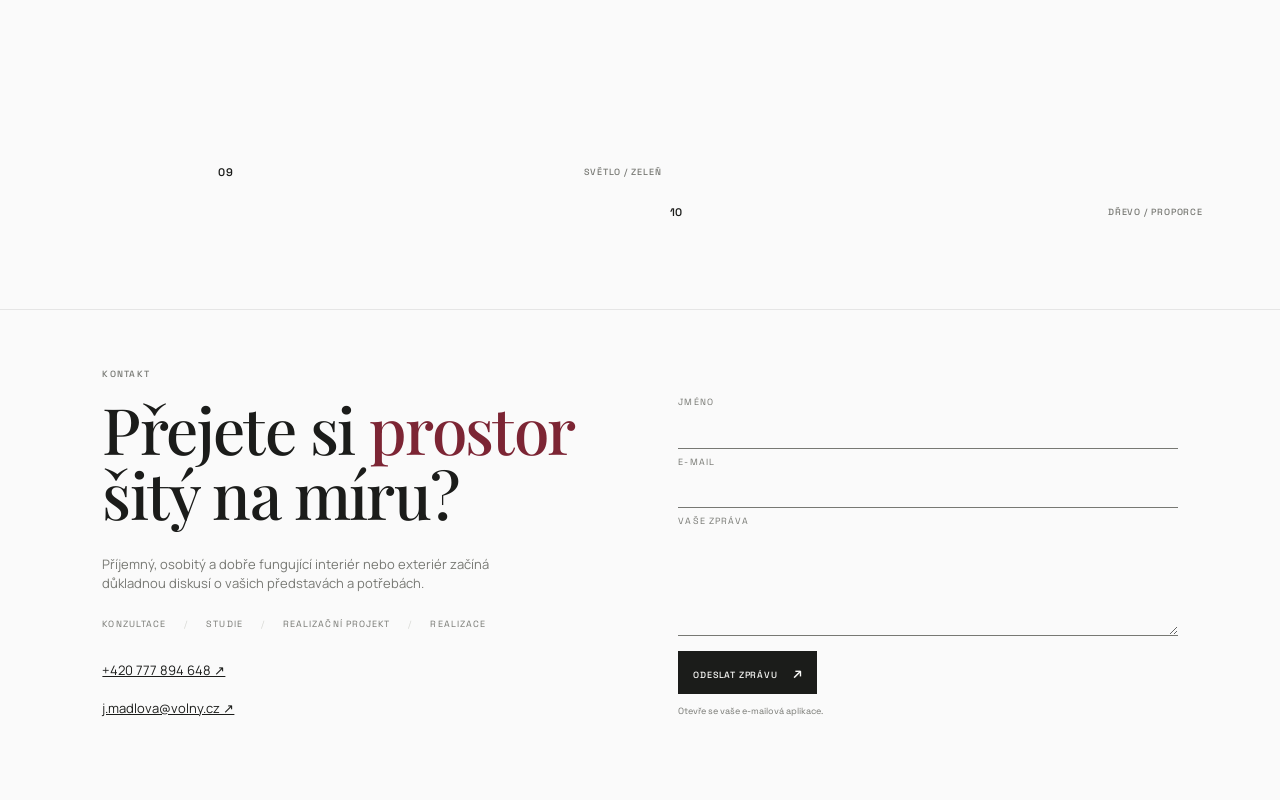
==== commit 9741fa9f: "Add files via upload" ====
--- a/index.html
+++ b/index.html
@@ -7,7 +7,7 @@
   <title>Jitka Mádlová Studio | Interiérový design</title>
   <link rel="preconnect" href="https://fonts.googleapis.com" />
   <link rel="preconnect" href="https://fonts.gstatic.com" crossorigin />
-  <link href="https://fonts.googleapis.com/css2?family=Manrope:wght@400;500;600;700&display=swap" rel="stylesheet" />
+  <link href="https://fonts.googleapis.com/css2?family=Manrope:wght@400;500;600;700&family=Playfair+Display:ital,wght@0,500;0,600;1,500&family=Space+Grotesk:wght@400;500;600&display=swap" rel="stylesheet" />
   <link rel="stylesheet" href="minimal.css" />
   <link rel="stylesheet" href="minimal-portfolio.css" />
   <link rel="stylesheet" href="gallery-layout.css" />
@@ -28,6 +28,44 @@
   <link rel="stylesheet" href="bio-format.css" />
   <link rel="stylesheet" href="bio-photo.css" />
   <link rel="stylesheet" href="bio-layout.css" />
+  <link rel="stylesheet" href="lighter-background.css" />
+  <link rel="stylesheet" href="quote-style.css" />
+  <link rel="stylesheet" href="editorial-type.css" />
+  <link rel="stylesheet" href="italic-accents.css" />
+  <link rel="stylesheet" href="final-polish.css" />
+  <link rel="stylesheet" href="header-cleanup.css" />
+  <link rel="stylesheet" href="header-bands.css" />
+  <link rel="stylesheet" href="natural-headings.css" />
+  <link rel="stylesheet" href="soft-serif.css" />
+  <link rel="stylesheet" href="services-heading-fix.css" />
+  <link rel="stylesheet" href="contact-align.css" />
+  <link rel="stylesheet" href="portfolio-align.css" />
+  <link rel="stylesheet" href="portfolio-tighter.css" />
+  <link rel="stylesheet" href="portfolio-shift.css" />
+  <link rel="stylesheet" href="contact-sketch.css" />
+  <link rel="stylesheet" href="contact-plan-sketch.css" />
+  <link rel="stylesheet" href="contact-sketch-asset.css" />
+  <link rel="stylesheet" href="contact-footer-sketch.css" />
+  <link rel="stylesheet" href="contact-sketch-off.css" />
+  <link rel="stylesheet" href="accent-detail.css" />
+  <link rel="stylesheet" href="page-signatures.css" />
+  <link rel="stylesheet" href="portfolio-voice.css" />
+  <link rel="stylesheet" href="portfolio-signature.css" />
+  <link rel="stylesheet" href="gallery-only.css" />
+  <link rel="stylesheet" href="header-solid-wordmark.css" />
+  <link rel="stylesheet" href="header-spacing-fix.css" />
+  <link rel="stylesheet" href="nav-serif.css" />
+  <link rel="stylesheet" href="nav-restore.css" />
+  <link rel="stylesheet" href="nav-industrial.css" />
+  <link rel="stylesheet" href="projects-align.css" />
+  <link rel="stylesheet" href="portfolio-axis-remove.css" />
+  <link rel="stylesheet" href="reviews-refine.css" />
+  <link rel="stylesheet" href="review-preview.css" />
+  <link rel="stylesheet" href="review-transition.css" />
+  <link rel="stylesheet" href="review-clean-transition.css" />
+  <link rel="stylesheet" href="header-unified.css" />
+  <link rel="stylesheet" href="reviews-contact-flow.css" />
+  <link rel="stylesheet" href="space-system.css" />
 </head>
 <body>
   <header class="site-header">
@@ -36,7 +74,7 @@
       <span class="brand-name">Jitka Mádlová Studio</span>
     </a>
     <nav class="site-nav" aria-label="Hlavní navigace">
-      <div class="nav-group"><a href="#portfolio">Projekty</a><div class="nav-dropdown"><a href="#portfolio">Všechny projekty</a><a href="#portfolio-residential">Bydlení</a><a href="#portfolio-public">Veřejné prostory</a></div></div>
+      <a href="#portfolio">Projekty</a>
       <div class="nav-group"><a href="#about">Studio</a><div class="nav-dropdown"><a href="#about">Bio</a><a href="#services">Služby</a><a href="#reviews">Slova zákazníků</a></div></div>
       <a class="nav-contact" href="#contact">Kontakt</a>
     </nav>
@@ -83,7 +121,8 @@
   </main>
 
   <a class="fixed-contact" href="#contact">Kontaktujte mě <span>&#8599;</span></a>
-  <footer id="contact" class="site-footer"><div class="contact-copy"><p class="eyebrow">Kontakt</p><h2>Přejete si prostor<br />šitý na míru?</h2><p class="contact-intro">Příjemný, osobitý a dobře fungující interiér nebo exteriér začíná důkladnou diskusí o vašich představách a potřebách.</p><div class="contact-phases"><span>Konzultace</span><span>Studie</span><span>Realizační projekt</span><span>Realizace</span></div><a href="tel:+420777894648">+420 777 894 648 &#8599;</a><a href="mailto:j.madlova@volny.cz">j.madlova@volny.cz &#8599;</a></div><form class="contact-form"><label for="contact-name">Jméno</label><input id="contact-name" name="name" type="text" autocomplete="name" required /><label for="contact-email">E-mail</label><input id="contact-email" name="email" type="email" autocomplete="email" required /><label for="contact-message">Vaše zpráva</label><textarea id="contact-message" name="message" rows="5" required></textarea><button type="submit">Odeslat zprávu <span>&#8599;</span></button><p class="form-note">Otevře se vaše e-mailová aplikace.</p></form></footer>
+  <a class="side-arrow" href="#contact" aria-label="Přejít ke kontaktu">&#8595;</a>
+    <footer id="contact" class="site-footer"><div class="contact-sketch" aria-hidden="true"><img src="contact-interior-sketch.svg" alt="" /></div><div class="contact-copy"><p class="eyebrow">Kontakt</p><h2>Přejete si <span class="accent-word">prostor</span><br />šitý na míru?</h2><p class="contact-intro">Příjemný, osobitý a dobře fungující interiér nebo exteriér začíná důkladnou diskusí o vašich představách a potřebách.</p><div class="contact-phases"><span>Konzultace</span><span>Studie</span><span>Realizační projekt</span><span>Realizace</span></div><a href="tel:+420777894648">+420 777 894 648 &#8599;</a><a href="mailto:j.madlova@volny.cz">j.madlova@volny.cz &#8599;</a></div><form class="contact-form"><label for="contact-name">Jméno</label><input id="contact-name" name="name" type="text" autocomplete="name" required /><label for="contact-email">E-mail</label><input id="contact-email" name="email" type="email" autocomplete="email" required /><label for="contact-message">Vaše zpráva</label><textarea id="contact-message" name="message" rows="5" required></textarea><button type="submit">Odeslat zprávu <span>&#8599;</span></button><p class="form-note">Otevře se vaše e-mailová aplikace.</p></form></footer>
   <script src="script.js"></script>
 </body>
 </html>
--- a/lighter-background.css
+++ b/lighter-background.css
@@ -0,0 +1 @@
+body,.portfolio,.detail-page,.about,.site-footer{background:#fafafa!important}.site-header{background:rgba(250,250,250,.94)!important}.nav-dropdown{background:#fafafa!important}.site-footer{border-color:#e5e5e5!important}
--- a/quote-style.css
+++ b/quote-style.css
@@ -0,0 +1 @@
+.about-page .about-layout .lead,.reviews-list blockquote{font-style:italic;font-weight:500;letter-spacing:-.025em}.about-page .about-layout .lead{max-width:520px}.reviews-list blockquote{font-size:clamp(18px,2vw,26px);line-height:1.3}.reviews-list cite{font-style:normal}
--- a/editorial-type.css
+++ b/editorial-type.css
@@ -0,0 +1 @@
+.portfolio h1,.detail-page h1,.site-footer h2,.services-list h2,.reviews-page h1{font-family:'Playfair Display',Georgia,serif!important;font-weight:500!important;letter-spacing:-.045em!important;line-height:.98!important}.detail-page h1{font-size:clamp(54px,8vw,122px)!important;line-height:.96!important;margin-bottom:58px!important}.site-footer h2{font-size:clamp(50px,6.2vw,88px)!important;line-height:.96!important;letter-spacing:-.05em!important}.services-list h2{font-size:clamp(26px,3vw,42px)!important;letter-spacing:-.035em!important;line-height:1.05!important}.reviews-page h1{font-size:clamp(54px,8vw,118px)!important}.about-page .about-layout .lead{font-family:'Playfair Display',Georgia,serif;font-style:italic;letter-spacing:-.02em;line-height:1.28}.project-overlay strong{font-family:'Manrope',Arial,sans-serif;letter-spacing:-.015em}@media(max-width:700px){.detail-page h1{font-size:clamp(48px,14vw,78px)!important;line-height:1!important}.site-footer h2{font-size:clamp(44px,12vw,66px)!important}.services-list h2{font-size:30px!important}.reviews-page h1{font-size:clamp(48px,14vw,78px)!important}}
--- a/italic-accents.css
+++ b/italic-accents.css
@@ -0,0 +1 @@
+.detail-page h1 em{font-style:italic;font-weight:500;letter-spacing:-.055em}.about-page h1 em{margin-left:.06em}.services-page h1 em{display:inline-block;margin-top:.04em}.about-page .about-layout .lead{font-style:italic;font-weight:500}.site-footer h2 em{font-style:italic}.reviews-list blockquote{font-family:'Playfair Display',Georgia,serif;font-style:italic;font-weight:500;letter-spacing:-.015em}.reviews-list cite{font-family:'Manrope',Arial,sans-serif}
--- a/final-polish.css
+++ b/final-polish.css
@@ -0,0 +1 @@
+h1,h2{letter-spacing:-.035em!important;line-height:1.02!important}h1 em,h2 em{letter-spacing:-.02em!important}.detail-page h1{letter-spacing:-.035em!important;line-height:1.02!important}.site-header{background:transparent!important;box-shadow:none!important}.brand{padding:8px 14px;background:rgba(250,250,250,.52);backdrop-filter:blur(10px)}.site-nav{padding:8px 14px!important;background:rgba(250,250,250,.78);backdrop-filter:blur(12px)}.portfolio{padding-left:6vw!important;padding-right:6vw!important}.project-grid{margin-left:0!important;margin-right:0!important}.detail-page{padding-left:8vw!important;padding-right:8vw!important}.site-footer{padding-left:8vw!important;padding-right:8vw!important}.side-arrow{position:fixed;right:3vw;top:50%;z-index:25;width:32px;height:32px;border:1px solid #1b1c1a;border-radius:50%;display:grid;place-items:center;color:#1b1c1a;text-decoration:none;font-size:16px;font-weight:300;line-height:1;transform:translateY(-50%);transition:background .2s,color .2s}.side-arrow:hover{background:#1b1c1a;color:#fafafa}@media(max-width:700px){.brand{padding:5px 8px}.site-nav{padding:20px 7vw!important;background:#fafafa}.portfolio{padding-left:7vw!important;padding-right:7vw!important}.detail-page,.site-footer{padding-left:7vw!important;padding-right:7vw!important}.side-arrow{right:5vw;bottom:72px;top:auto;transform:none;width:28px;height:28px;font-size:14px}}
--- a/header-cleanup.css
+++ b/header-cleanup.css
@@ -0,0 +1,2 @@
+.site-header{background:rgba(250,250,250,.48)!important;backdrop-filter:blur(14px);box-shadow:0 1px 0 rgba(27,28,26,.08)!important}.brand{padding:0!important;background:transparent!important;backdrop-filter:none}.site-nav{padding:0!important;background:transparent!important;backdrop-filter:none}.side-arrow{width:auto!important;height:auto!important;border:0!important;border-radius:0!important;background:transparent!important;font-size:26px!important;font-weight:300;right:1.5vw!important}.side-arrow:hover{background:transparent!important;color:#1b1c1a!important;transform:translateY(-50%) translateX(2px)}h1,h2,.detail-page h1,.site-footer h2,.services-list h2{letter-spacing:0!important;line-height:1.08!important}.detail-page h1{line-height:1.05!important}.about-page .about-layout .lead{letter-spacing:0!important}
+@media(max-width:700px){.site-header{background:rgba(250,250,250,.48)!important}.site-header.nav-open .site-nav{background:rgba(250,250,250,.92)!important}.side-arrow{right:2vw!important;bottom:70px!important;top:auto!important;transform:none!important}.side-arrow:hover{transform:translateX(2px)!important}}
--- a/header-bands.css
+++ b/header-bands.css
@@ -0,0 +1 @@
+.site-header{background:transparent!important;box-shadow:none!important;backdrop-filter:none!important;padding:0!important;gap:0!important}.brand{width:100%;justify-content:center;padding:18px 3vw!important;background:rgba(250,250,250,.48)!important;backdrop-filter:blur(14px)}.site-nav{width:100%;justify-content:center;padding:12px 3vw!important;background:rgba(250,250,250,.86)!important;backdrop-filter:blur(14px);box-shadow:0 1px 0 rgba(27,28,26,.08)}.side-arrow{right:1vw!important;font-size:24px!important}.side-arrow:hover{transform:translateY(-50%)!important}@media(max-width:700px){.site-header{padding:0!important}.brand{padding:13px 5vw!important;background:rgba(250,250,250,.48)!important}.site-nav{padding:20px 7vw!important;background:rgba(250,250,250,.92)!important}.side-arrow{right:2vw!important;bottom:70px!important}.side-arrow:hover{transform:translateX(1px)!important}}
--- a/natural-headings.css
+++ b/natural-headings.css
@@ -0,0 +1 @@
+h1,h2,.detail-page h1,.site-footer h2,.services-list h2,.reviews-page h1{font-family:'Manrope',Arial,sans-serif!important;font-style:normal!important;font-weight:500!important;letter-spacing:-.035em!important;line-height:1.04!important}.detail-page h1{font-size:clamp(54px,8vw,122px)!important}.site-footer h2{font-size:clamp(50px,6.2vw,88px)!important}.services-list h2{font-size:clamp(26px,3vw,42px)!important;letter-spacing:-.025em!important}.reviews-page h1{font-size:clamp(54px,8vw,118px)!important}.about-page h1 em,.services-page h1 em,.site-footer h2 em{font:inherit!important;font-style:normal!important;color:inherit!important}.about-page .about-layout .lead,.reviews-list blockquote{font-family:'Playfair Display',Georgia,serif;font-style:italic;font-weight:500;letter-spacing:-.015em;line-height:1.28}.reviews-list cite{font-family:'Manrope',Arial,sans-serif;font-style:normal}@media(max-width:700px){.detail-page h1,.reviews-page h1{font-size:clamp(48px,14vw,78px)!important}.site-footer h2{font-size:clamp(44px,12vw,66px)!important}.services-list h2{font-size:30px!important}}
--- a/soft-serif.css
+++ b/soft-serif.css
@@ -0,0 +1 @@
+h1,h2,.detail-page h1,.site-footer h2,.services-list h2,.reviews-page h1{font-family:'Playfair Display',Georgia,serif!important;font-style:normal!important;font-weight:500!important;letter-spacing:-.025em!important;line-height:1.02!important}.detail-page h1{font-size:clamp(54px,8vw,122px)!important}.site-footer h2{font-size:clamp(50px,6.2vw,88px)!important}.services-list h2{font-size:clamp(26px,3vw,42px)!important;letter-spacing:-.015em!important;line-height:1.08!important}.reviews-page h1{font-size:clamp(54px,8vw,118px)!important}.about-page h1 em,.services-page h1 em,.site-footer h2 em{font:inherit!important;font-style:normal!important;color:inherit!important}.about-page .about-layout .lead,.reviews-list blockquote{font-family:'Playfair Display',Georgia,serif;font-style:italic;font-weight:500;letter-spacing:-.01em;line-height:1.3}.reviews-list cite{font-family:'Manrope',Arial,sans-serif;font-style:normal}@media(max-width:700px){.detail-page h1,.reviews-page h1{font-size:clamp(48px,14vw,78px)!important}.site-footer h2{font-size:clamp(44px,12vw,66px)!important}.services-list h2{font-size:30px!important}}
--- a/services-heading-fix.css
+++ b/services-heading-fix.css
@@ -0,0 +1 @@
+.services-page h1{letter-spacing:0!important;word-spacing:.04em;line-height:1.08!important}.services-page h1 em{letter-spacing:0!important}
--- a/contact-align.css
+++ b/contact-align.css
@@ -0,0 +1 @@
+.site-footer{grid-template-columns:minmax(0,1fr) minmax(0,1fr)!important;gap:6vw!important}.contact-copy{max-width:none!important}.site-footer h2{max-width:620px!important;font-size:clamp(48px,5vw,76px)!important}.contact-form{width:100%;max-width:none!important}@media(max-width:900px){.site-footer{grid-template-columns:minmax(0,1fr) minmax(300px,1fr)!important;gap:5vw!important}.site-footer h2{font-size:clamp(46px,5.6vw,68px)!important}}@media(max-width:700px){.site-footer{display:block!important}.site-footer h2{max-width:340px!important;font-size:clamp(42px,12vw,62px)!important}}
--- a/portfolio-align.css
+++ b/portfolio-align.css
@@ -0,0 +1 @@
+.portfolio{padding-left:8vw!important;padding-right:8vw!important}.project-grid{margin-left:0!important;margin-right:0!important}@media(max-width:700px){.portfolio{padding-left:7vw!important;padding-right:7vw!important}}
--- a/portfolio-tighter.css
+++ b/portfolio-tighter.css
@@ -0,0 +1 @@
+.project-grid{column-gap:8px!important;row-gap:18px!important}@media(max-width:700px){.project-grid{row-gap:16px!important}}
--- a/portfolio-shift.css
+++ b/portfolio-shift.css
@@ -0,0 +1 @@
+.project-grid{transform:translateX(2vw)}@media(max-width:700px){.project-grid{transform:translateX(0)}}
--- a/contact-sketch.css
+++ b/contact-sketch.css
@@ -0,0 +1 @@
+.site-footer{position:relative;isolation:isolate;overflow:hidden}.site-footer:before,.site-footer:after{content:'';position:absolute;z-index:-1;pointer-events:none;opacity:.13}.site-footer:before{inset:7% 3% 6% 48%;background:linear-gradient(90deg,transparent 49.8%,#1b1c1a 50%,transparent 50.2%),linear-gradient(0deg,transparent 49.8%,#1b1c1a 50%,transparent 50.2%),linear-gradient(90deg,transparent 32%,#7c2534 32.2%,transparent 32.5%),linear-gradient(0deg,transparent 67%,#1b1c1a 67.2%,transparent 67.5%);background-size:100% 100%,100% 100%,100% 100%,100% 100%;clip-path:inset(0 100% 0 0);animation:draw-plan 3.2s ease-out forwards}.site-footer:after{width:360px;height:360px;right:8%;top:12%;border:1px solid #1b1c1a;border-radius:50%;box-shadow:0 0 0 32px transparent,0 0 0 33px #7c2534,0 0 0 86px transparent,0 0 0 87px #1b1c1a;transform:rotate(-12deg) scale(.8);animation:sketch-in 5s ease-out .8s forwards,sketch-float 9s ease-in-out 5.8s infinite alternate}.contact-form,.contact-copy{position:relative;z-index:1}@keyframes draw-plan{0%{clip-path:inset(0 100% 0 0)}100%{clip-path:inset(0 0 0 0)}}@keyframes sketch-in{0%{opacity:0;transform:rotate(-12deg) scale(.72)}100%{opacity:.13;transform:rotate(-12deg) scale(1)}}@keyframes sketch-float{0%{transform:rotate(-12deg) translate(0,0)}100%{transform:rotate(-10deg) translate(8px,-5px)}}@media(max-width:700px){.site-footer:before{inset:8% 5% 45% 10%}.site-footer:after{width:220px;height:220px;right:-40px;top:47%}}
--- a/contact-plan-sketch.css
+++ b/contact-plan-sketch.css
@@ -0,0 +1 @@
+.site-footer:before{inset:10% 3% 8% 48%;opacity:.15;background:linear-gradient(#1b1c1a 0 0) 0 0/100% 1px no-repeat,linear-gradient(#1b1c1a 0 0) 0 100%/100% 1px no-repeat,linear-gradient(90deg,#1b1c1a 0 0) 0 0/1px 100% no-repeat,linear-gradient(90deg,#1b1c1a 0 0) 100% 0/1px 100% no-repeat,linear-gradient(#1b1c1a 0 0) 26% 0/1px 62% no-repeat,linear-gradient(90deg,#1b1c1a 0 0) 26% 62%/37% 1px no-repeat,linear-gradient(90deg,#7c2534 0 0) 61% 38%/29% 1px no-repeat,linear-gradient(#1b1c1a 0 0) 61% 38%/1px 42% no-repeat,linear-gradient(90deg,#1b1c1a 0 0) 69% 72%/18% 1px no-repeat,linear-gradient(#1b1c1a 0 0) 69% 72%/1px 18% no-repeat;clip-path:inset(0 100% 0 0);animation:draw-plan 3.8s ease-out forwards}.site-footer:after{width:230px;height:120px;right:15%;top:30%;opacity:.15;border:1px solid #1b1c1a;border-left:0;background:linear-gradient(90deg,#1b1c1a 0 0) 20% 20%/60% 1px no-repeat,linear-gradient(90deg,#1b1c1a 0 0) 20% 80%/60% 1px no-repeat,linear-gradient(#1b1c1a 0 0) 20% 20%/1px 60% no-repeat,linear-gradient(#1b1c1a 0 0) 80% 20%/1px 60% no-repeat;transform:none;animation:plan-fade 2.5s ease-out 1s forwards}@keyframes plan-fade{0%{opacity:0;transform:translateX(18px)}100%{opacity:.15;transform:translateX(0)}}@media(max-width:700px){.site-footer:before{inset:8% 5% 45% 10%}.site-footer:after{right:8%;top:50%;width:190px;height:100px}}
--- a/contact-sketch-asset.css
+++ b/contact-sketch-asset.css
@@ -0,0 +1 @@
+.site-footer:before,.site-footer:after{display:none!important}.site-footer{position:relative;overflow:hidden}.contact-sketch{position:absolute;z-index:0;right:3vw;top:8%;width:min(55vw,760px);opacity:.16;pointer-events:none}.contact-sketch img{display:block;width:100%;height:auto}.contact-sketch svg{width:100%}.contact-sketch img{animation:sketch-reveal 3.8s cubic-bezier(.2,.7,.2,1) both}.contact-copy,.contact-form{position:relative;z-index:1}@keyframes sketch-reveal{from{opacity:0;clip-path:inset(0 100% 0 0)}to{opacity:1;clip-path:inset(0 0 0 0)}}@media(max-width:700px){.contact-sketch{right:3vw;top:44%;width:90vw;opacity:.13}}
--- a/contact-footer-sketch.css
+++ b/contact-footer-sketch.css
@@ -0,0 +1 @@
+.site-footer{position:relative;isolation:isolate;overflow:hidden;background-color:#fafafa!important;background-image:repeating-linear-gradient(0deg,transparent 0,transparent 42px,rgba(27,28,26,.045) 43px,transparent 44px)!important}.site-footer:before,.site-footer:after{display:none!important}.contact-sketch{position:absolute;z-index:0;inset:0;width:auto!important;height:auto!important;right:0!important;top:0!important;opacity:.16;pointer-events:none;overflow:hidden}.contact-sketch img{display:block;width:100%;height:100%;object-fit:cover;object-position:center;filter:grayscale(1) contrast(.8);mix-blend-mode:multiply;animation:notebook-sketch-in 3.8s cubic-bezier(.2,.7,.2,1) both}.contact-copy,.contact-form{position:relative;z-index:1}@keyframes notebook-sketch-in{from{opacity:0;clip-path:inset(0 100% 0 0);transform:translateX(-12px)}to{opacity:1;clip-path:inset(0 0 0 0);transform:translateX(0)}}@media(max-width:700px){.contact-sketch{inset:0!important;opacity:.12}.contact-sketch img{object-fit:cover;object-position:center}}
--- a/contact-sketch-off.css
+++ b/contact-sketch-off.css
@@ -0,0 +1 @@
+.contact-sketch{display:none!important}.site-footer{background:#fafafa!important;background-image:none!important}
--- a/accent-detail.css
+++ b/accent-detail.css
@@ -0,0 +1 @@
+.accent-word{color:#7c2534!important;font-style:normal!important}.site-footer .accent-word{color:#7c2534!important}.services-page .accent-word{color:#7c2534!important}
--- a/page-signatures.css
+++ b/page-signatures.css
@@ -0,0 +1 @@
+.detail-page{position:relative;overflow:hidden}.detail-page>*{position:relative;z-index:1}.back-link{position:relative;transition:color .2s}.back-link:hover{color:#7c2534}
--- a/portfolio-voice.css
+++ b/portfolio-voice.css
@@ -0,0 +1 @@
+.project-image{filter:grayscale(1)}.project-open:hover .project-image,.project-open:focus-visible .project-image{filter:none!important}
--- a/portfolio-signature.css
+++ b/portfolio-signature.css
@@ -0,0 +1 @@
+.project{position:relative}.project-signature{display:flex;justify-content:space-between;align-items:center;margin-top:8px;color:#777873;font:500 9px 'Manrope',Arial,sans-serif;letter-spacing:.12em;text-transform:uppercase;transition:color .25s}.project-signature>span{color:#1b1c1a;font-size:11px;letter-spacing:.04em}.project-signature small{font:inherit}.project:hover .project-signature{color:#7c2534}.project:hover .project-signature>span{color:#7c2534}.portfolio:after{content:'';position:fixed;z-index:20;top:50%;right:2vw;width:1px;height:72px;background:#7c2534;transform:translateY(-50%)}.portfolio:before{content:'01 / 10';position:fixed;z-index:20;top:calc(50% + 48px);right:calc(2vw - 8px);color:#777873;writing-mode:vertical-rl;font:500 8px 'Manrope',Arial,sans-serif;letter-spacing:.12em}@media(max-width:700px){.portfolio:after{right:4vw;height:52px}.portfolio:before{right:calc(4vw - 7px);top:auto;bottom:108px}.project-signature{font-size:8px}.project-signature>span{font-size:10px}}
--- a/gallery-only.css
+++ b/gallery-only.css
@@ -0,0 +1 @@
+.project-open{cursor:default!important}.project-open:focus-visible{outline:1px solid #7c2534;outline-offset:5px}.project-overlay{pointer-events:none}
--- a/header-solid-wordmark.css
+++ b/header-solid-wordmark.css
@@ -0,0 +1 @@
+.brand{background:#f5f5f5!important;backdrop-filter:none!important}.site-nav{background:#eeeeec!important;backdrop-filter:none!important;box-shadow:0 1px 0 #dcdcd8!important}.brand-name{font-size:12px!important;letter-spacing:.24em!important;word-spacing:.22em!important}.brand{gap:22px!important}.site-header{box-shadow:none!important}@media(max-width:700px){.brand{background:#f5f5f5!important;gap:14px!important}.brand-name{font-size:10px!important;letter-spacing:.16em!important;word-spacing:.12em!important}.site-nav{background:#eeeeec!important}}
--- a/header-spacing-fix.css
+++ b/header-spacing-fix.css
@@ -0,0 +1 @@
+.brand-name{letter-spacing:.31em!important;word-spacing:normal!important}.site-nav{margin-top:-1px!important}.brand{padding-bottom:18px!important}@media(max-width:700px){.brand-name{letter-spacing:.19em!important;word-spacing:normal!important}.brand{padding-bottom:13px!important}.site-nav{margin-top:-1px!important}}
--- a/nav-serif.css
+++ b/nav-serif.css
@@ -0,0 +1 @@
+.site-nav a,.nav-group>a,.nav-dropdown a{font-family:'Playfair Display',Georgia,serif!important;font-weight:500!important;letter-spacing:.025em!important;text-transform:none!important}.site-nav a,.nav-group>a{font-size:14px!important}.nav-dropdown a{font-size:13px!important}.site-nav{gap:38px!important}@media(max-width:700px){.site-nav a,.nav-group>a{font-size:16px!important}.nav-dropdown a{font-size:14px!important}}
--- a/nav-restore.css
+++ b/nav-restore.css
@@ -0,0 +1 @@
+.site-nav a,.nav-group>a,.nav-dropdown a{font-family:'Manrope',Arial,sans-serif!important;font-weight:500!important;letter-spacing:.13em!important;text-transform:uppercase!important}.site-nav a,.nav-group>a{font-size:10px!important}.nav-dropdown a{font-size:10px!important}.site-nav{gap:34px!important}@media(max-width:700px){.site-nav a,.nav-group>a{font-size:10px!important}.nav-dropdown a{font-size:10px!important}}
--- a/nav-industrial.css
+++ b/nav-industrial.css
@@ -0,0 +1 @@
+.site-nav a,.nav-group>a,.nav-dropdown a{font-family:'Space Grotesk',Arial,sans-serif!important;font-weight:500!important;letter-spacing:.08em!important;text-transform:uppercase!important}.site-nav a,.nav-group>a{font-size:10px!important}.nav-dropdown a{font-size:10px!important}.site-nav{gap:34px!important;background:#fafafa!important;box-shadow:0 1px 0 #e2e2df!important}.site-nav a:hover,.site-nav a.active,.site-nav .nav-contact:hover{color:#7c2534!important}.site-nav .nav-contact{color:#1b1c1a!important}.nav-dropdown{background:#fafafa!important;border-color:#e2e2df!important}.brand-name{font-family:'Manrope',Arial,sans-serif!important}@media(max-width:700px){.site-nav{background:#fafafa!important}.site-nav a,.nav-group>a{font-size:10px!important}}
--- a/projects-align.css
+++ b/projects-align.css
@@ -0,0 +1,2 @@
+.site-nav>a:first-child{transform:translateY(4px)!important}
+@media(max-width:700px){.site-nav>a:first-child{transform:none!important}}
--- a/portfolio-axis-remove.css
+++ b/portfolio-axis-remove.css
@@ -0,0 +1 @@
+.portfolio:before,.portfolio:after{display:none!important}
--- a/reviews-refine.css
+++ b/reviews-refine.css
@@ -0,0 +1,2 @@
+.reviews-list blockquote{font-size:clamp(16px,1.65vw,21px)!important;line-height:1.42!important;font-weight:400!important;letter-spacing:-.005em!important;color:#4f504d!important}.reviews-list cite{margin-top:22px!important;font-size:9px!important;color:#898a85!important;letter-spacing:.1em!important}.reviews-list{gap:42px!important}
+@media(max-width:700px){.reviews-list blockquote{font-size:18px!important;line-height:1.4!important}.reviews-list{gap:28px!important}}
--- a/review-preview.css
+++ b/review-preview.css
@@ -0,0 +1 @@
+.reviews-page{position:relative}.reviews-list blockquote{position:relative;z-index:5;min-height:150px;cursor:default;background:center/cover no-repeat;transition:color .3s,background-image .3s}.reviews-list blockquote.is-image{background-image:var(--review-image);color:transparent!important}.reviews-list blockquote.is-image cite{color:transparent!important}.reviews-list blockquote.is-image:before{content:'';position:absolute;inset:0;background:rgba(27,28,26,.12);z-index:-1}@media(max-width:700px){.reviews-list blockquote{min-height:180px}.reviews-list blockquote:hover{color:inherit!important}}
--- a/review-transition.css
+++ b/review-transition.css
@@ -0,0 +1 @@
+.reviews-list blockquote{position:relative;isolation:isolate;background-image:none!important;color:#555!important;transition:color .8s ease}.reviews-list blockquote:before{content:'';position:absolute;inset:0;z-index:-1;background-image:var(--review-image);background-position:center;background-size:cover;background-repeat:no-repeat;opacity:0;transform:scale(1.02);transition:opacity .9s ease,transform 1.2s ease}.reviews-list blockquote.is-image{color:transparent!important}.reviews-list blockquote.is-image:before{opacity:1;transform:scale(1)}.reviews-list blockquote.is-image cite{color:transparent!important;transition:color .5s ease}
--- a/review-clean-transition.css
+++ b/review-clean-transition.css
@@ -0,0 +1 @@
+.reviews-list blockquote{position:relative;background-color:#fafafa!important;background-image:none!important;transition:color .55s ease!important}.reviews-list blockquote:before,.reviews-list blockquote.is-image:before{display:none!important}.review-image-layer{position:absolute;inset:0;z-index:0;background-position:center;background-size:cover;background-repeat:no-repeat;opacity:0;transform:scale(1.02);transition:opacity .8s ease,transform 1s ease;pointer-events:none}.review-image-layer.is-visible{opacity:1;transform:scale(1)}.reviews-list blockquote>*:not(.review-image-layer){position:relative;z-index:1;transition:opacity .5s ease}.reviews-list blockquote.is-image>*:not(.review-image-layer){opacity:0}
--- a/header-unified.css
+++ b/header-unified.css
@@ -0,0 +1 @@
+.brand{background:#fafafa!important}.site-nav{background:#fafafa!important;box-shadow:0 1px 0 #e2e2df!important}
--- a/reviews-contact-flow.css
+++ b/reviews-contact-flow.css
@@ -0,0 +1 @@
+.reviews-page{padding-bottom:80px!important}.reviews-list{margin-bottom:0!important}.reviews-list blockquote{font-family:'Manrope',Arial,sans-serif!important;font-style:normal!important;font-weight:400!important;font-size:clamp(15px,1.45vw,19px)!important;line-height:1.45!important;letter-spacing:0!important;color:#555!important}.reviews-list cite{font-family:'Space Grotesk',Arial,sans-serif!important;font-style:normal!important;font-size:8px!important;letter-spacing:.12em!important}.site-footer{margin-top:0!important;padding-top:58px!important}@media(max-width:700px){.reviews-page{padding-bottom:56px!important}.site-footer{padding-top:48px!important}.reviews-list blockquote{font-size:17px!important}}
--- a/space-system.css
+++ b/space-system.css
@@ -0,0 +1 @@
+.eyebrow,.project-overlay small,.project-signature,.project-signature small,.project-signature>span,.contact-phases,.contact-form label,.contact-form button,.form-note,.back-link,.fixed-contact,.services-list>article>span{font-family:'Space Grotesk',Arial,sans-serif!important}.project-meta,.project-count,.filter{font-family:'Space Grotesk',Arial,sans-serif!important}.project-signature{letter-spacing:.1em!important}.project-signature>span{font-weight:600}.contact-form button{letter-spacing:.09em}.eyebrow{letter-spacing:.14em!important}.services-list>article>span{letter-spacing:.1em}.brand-name,.brand-mark strong{font-family:'Manrope',Arial,sans-serif!important}
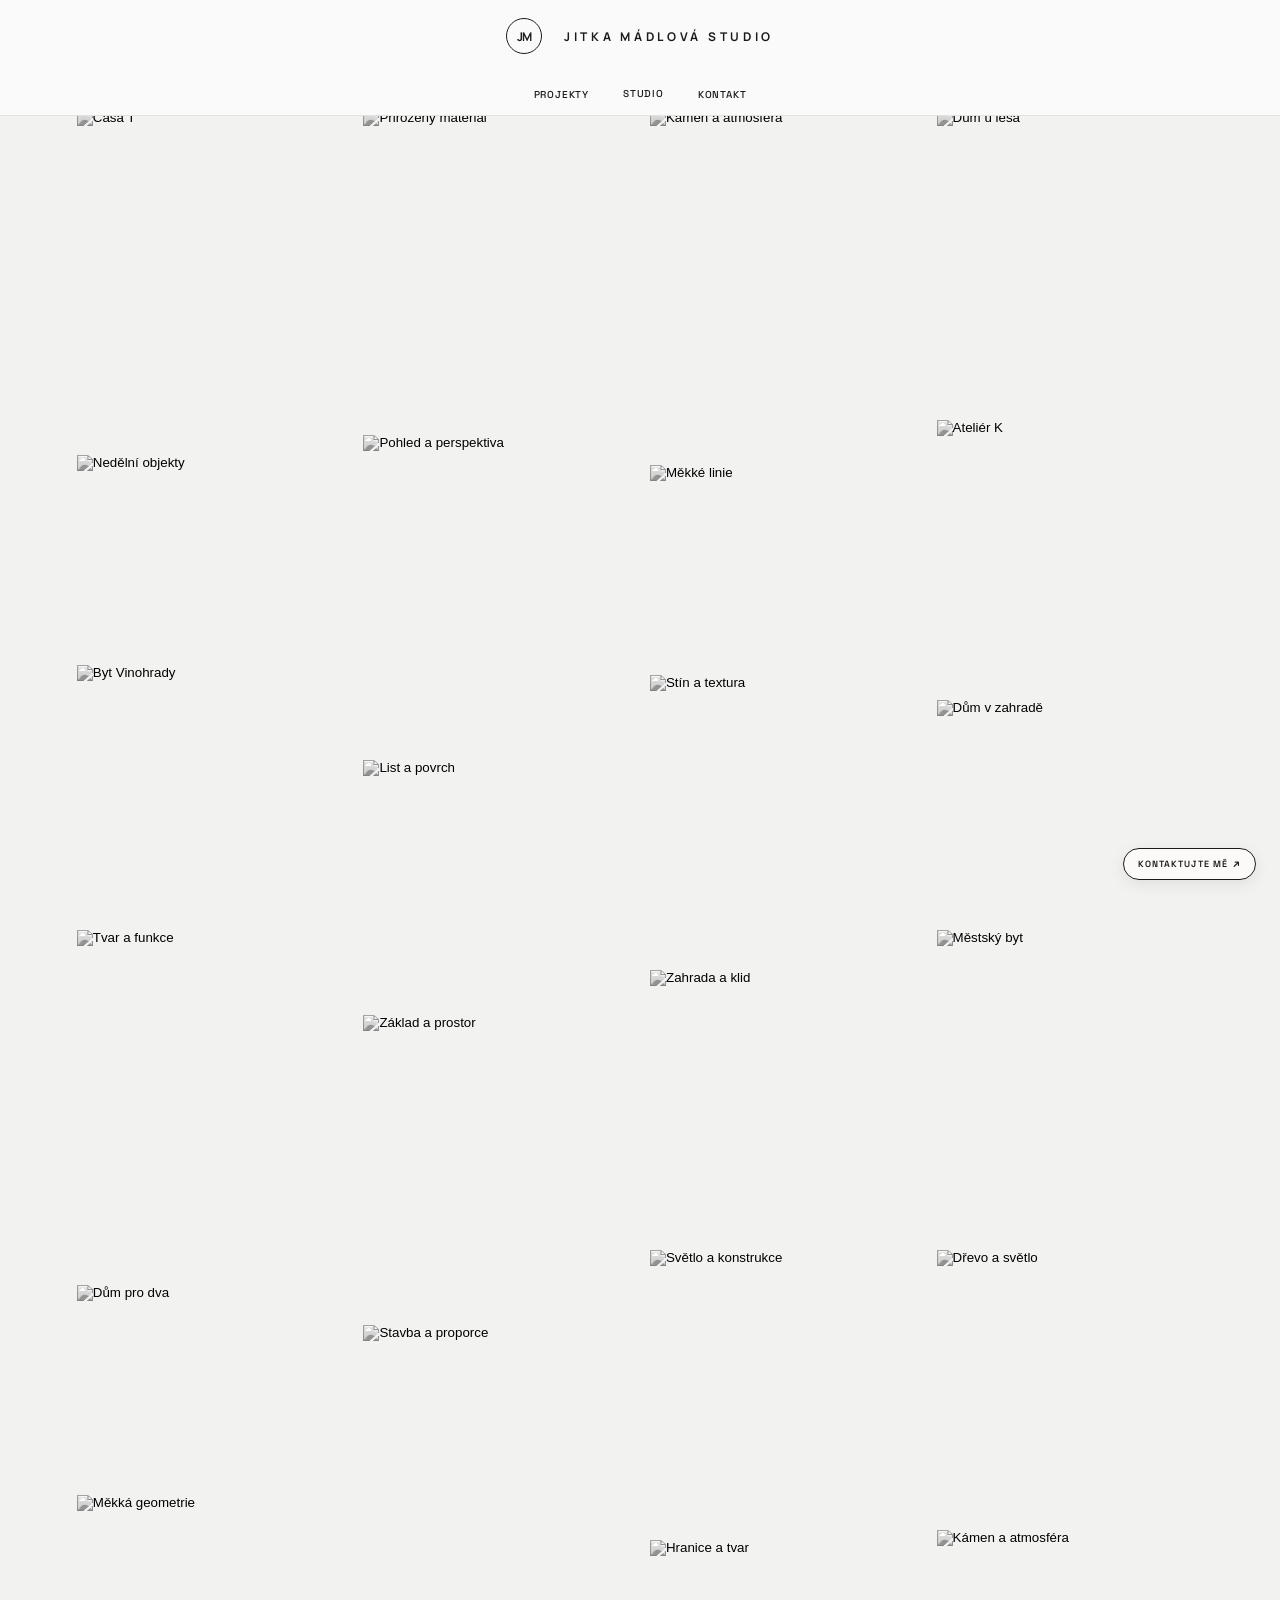
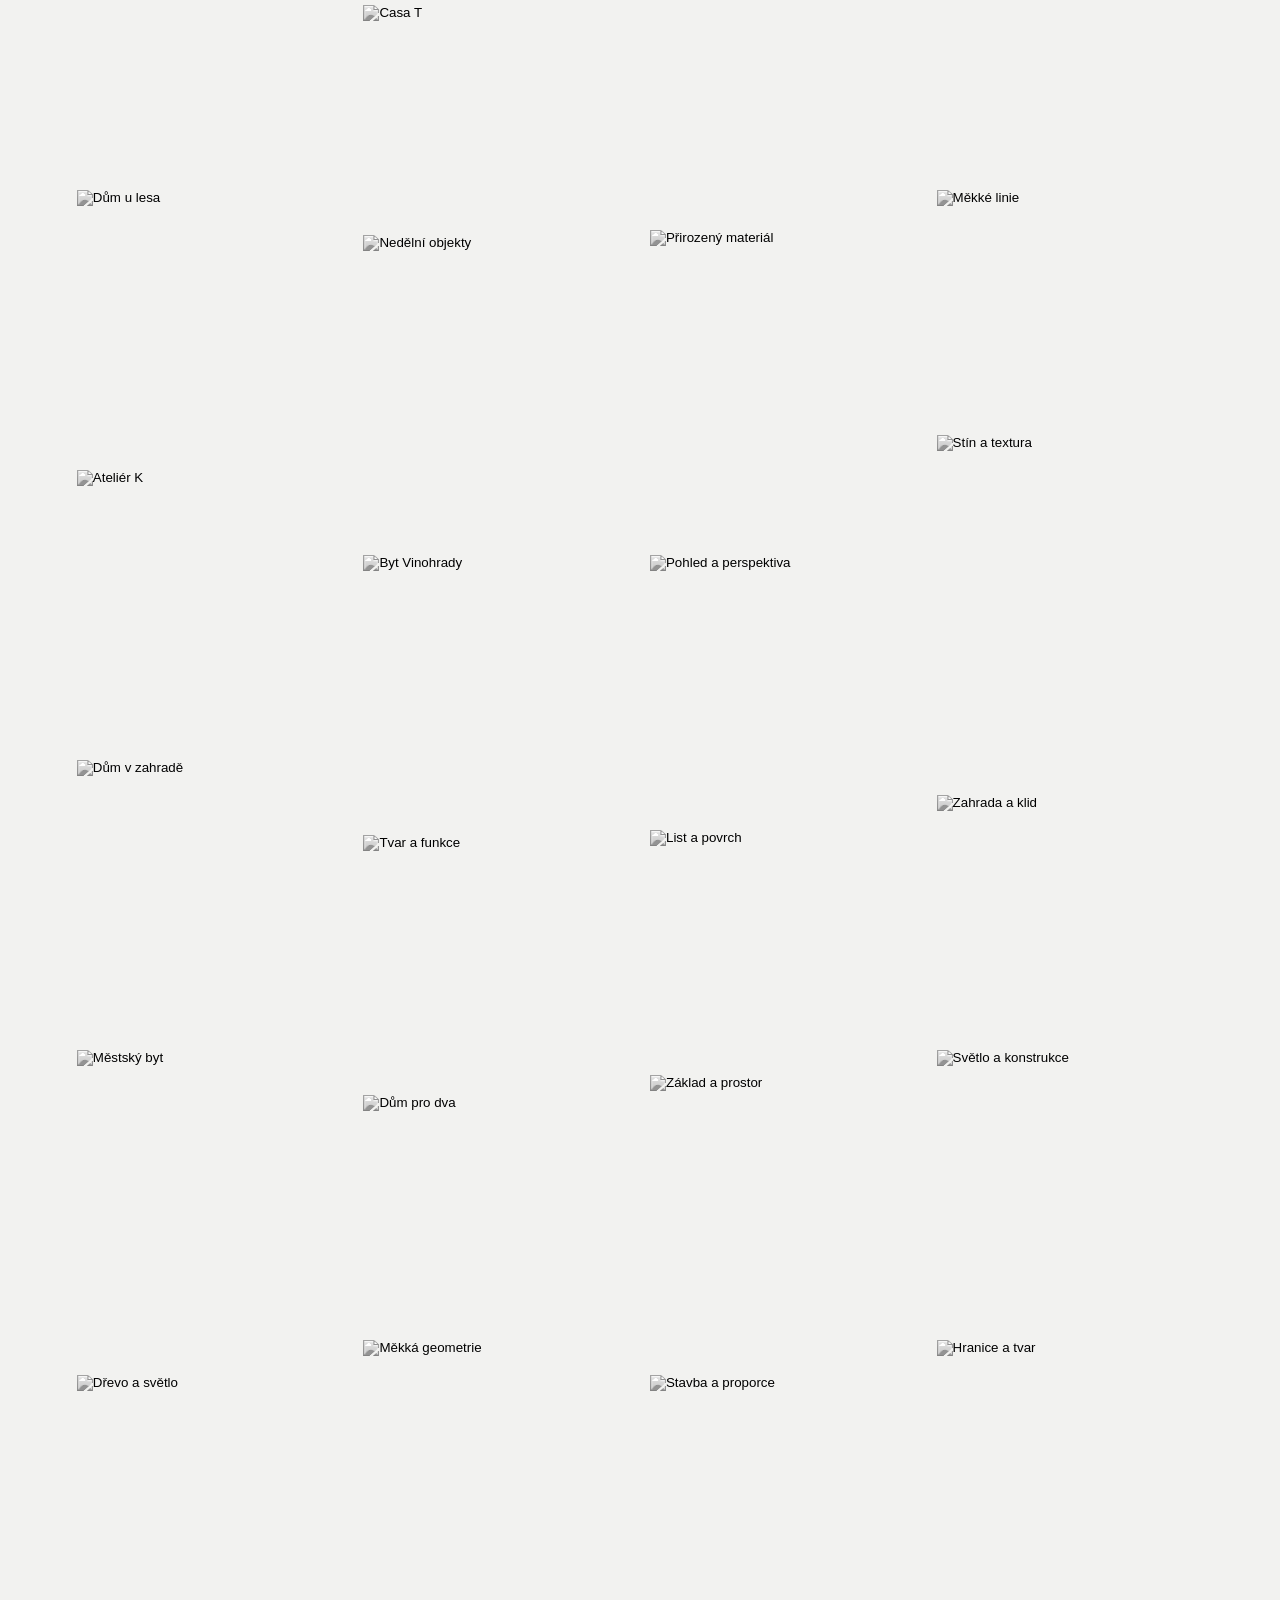
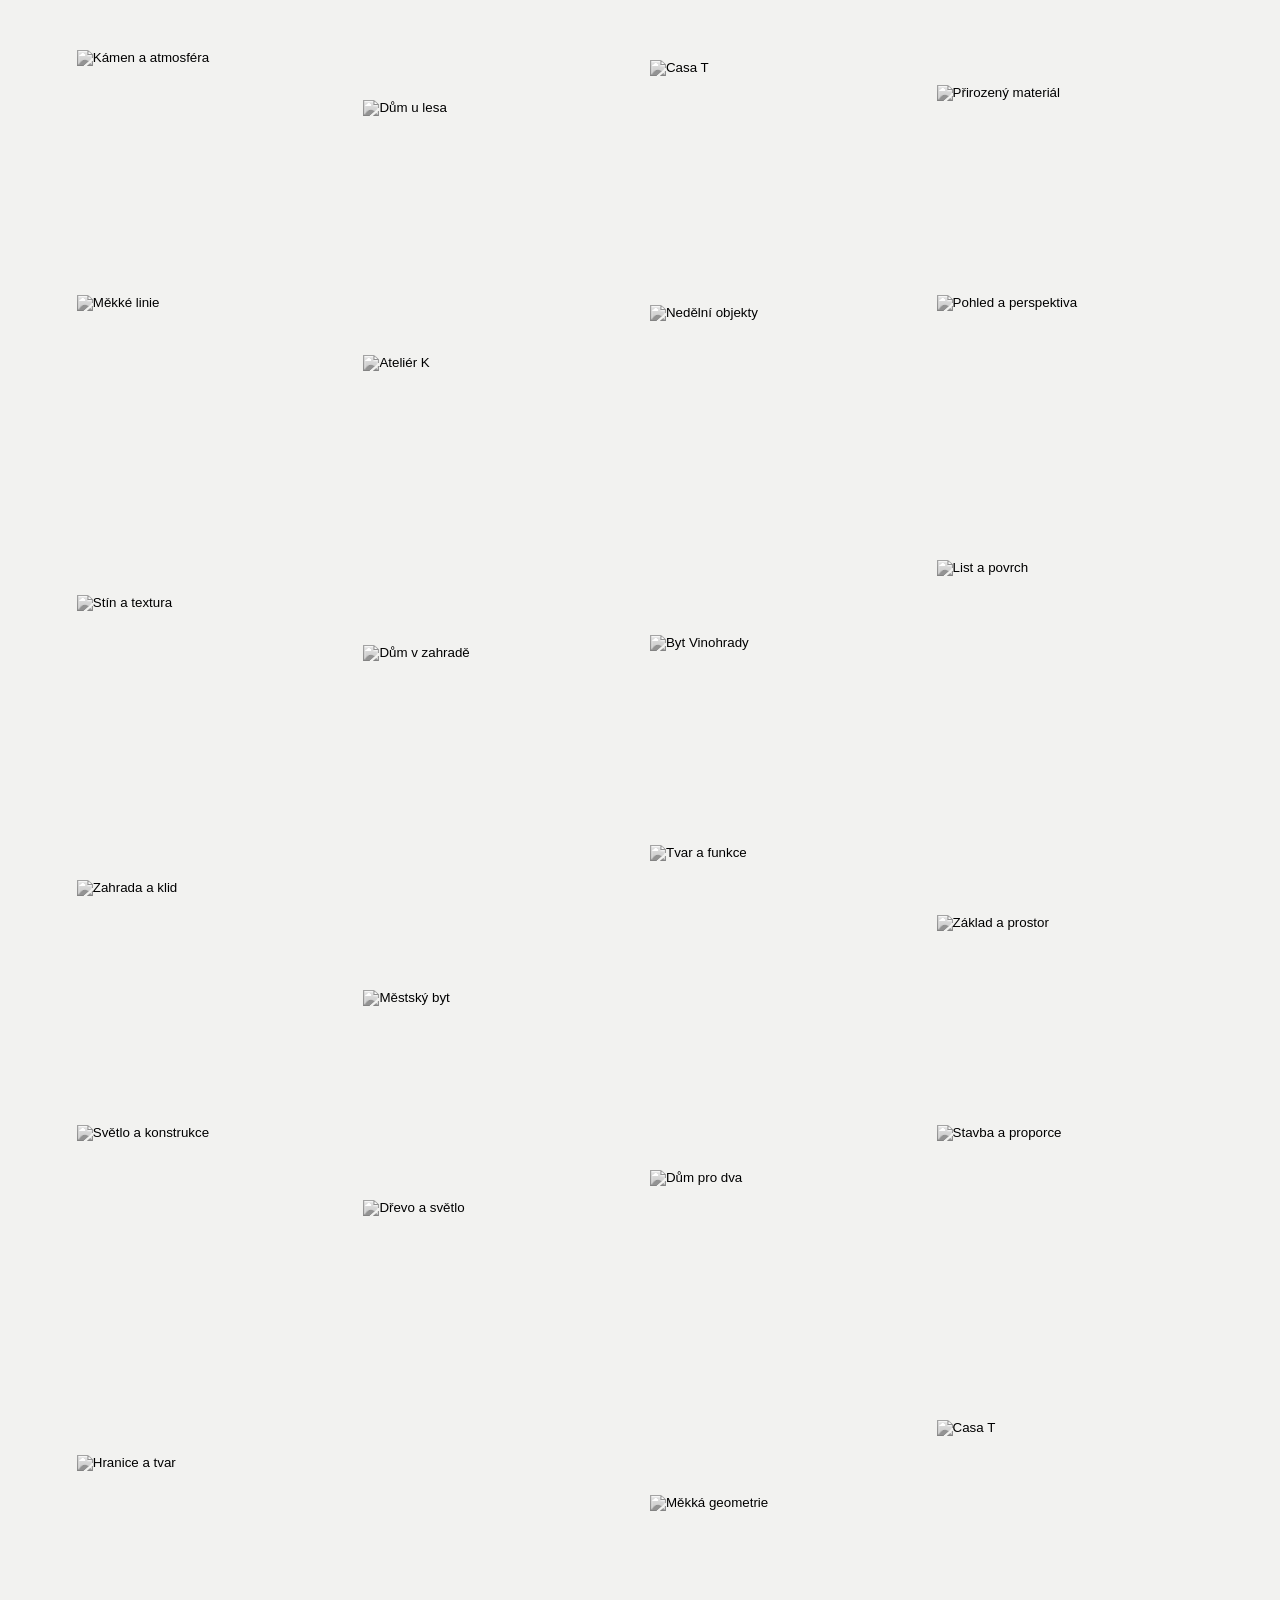
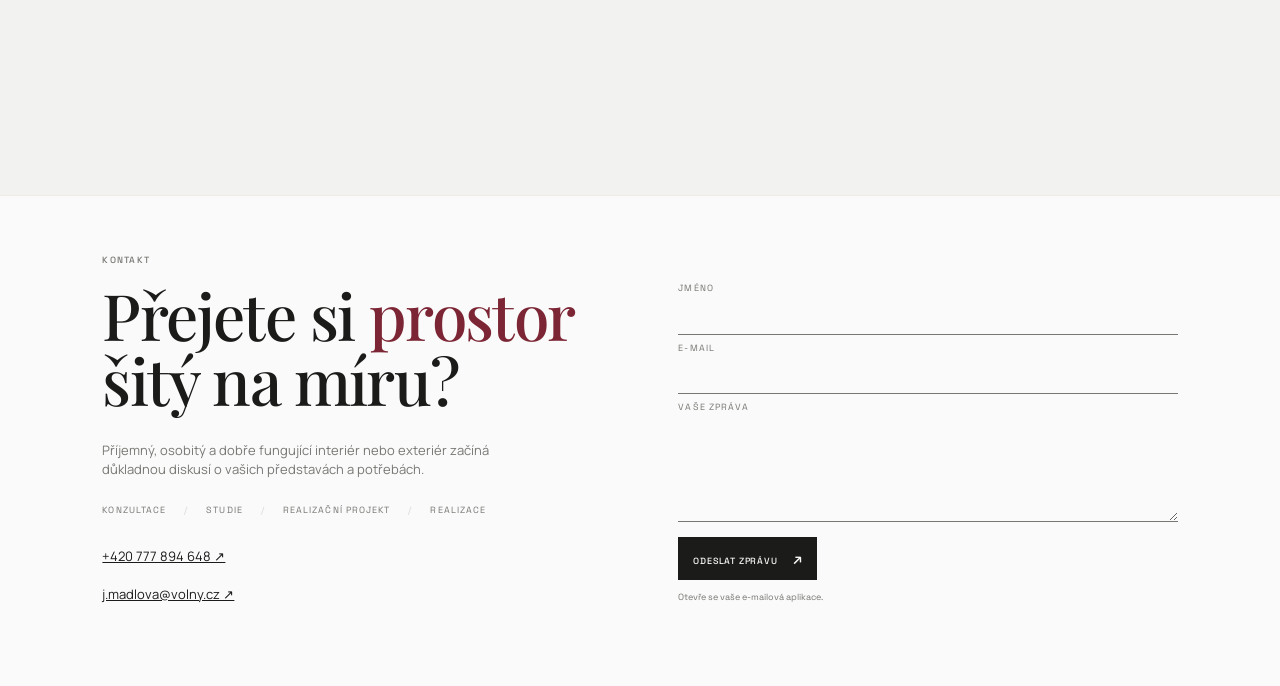
==== commit f047e203: "Add files via upload" ====
--- a/index.html
+++ b/index.html
@@ -59,6 +59,7 @@
   <link rel="stylesheet" href="nav-industrial.css" />
   <link rel="stylesheet" href="projects-align.css" />
   <link rel="stylesheet" href="portfolio-axis-remove.css" />
+  <link rel="stylesheet" href="portfolio-raw.css" />
   <link rel="stylesheet" href="reviews-refine.css" />
   <link rel="stylesheet" href="review-preview.css" />
   <link rel="stylesheet" href="review-transition.css" />
@@ -123,6 +124,7 @@
   <a class="fixed-contact" href="#contact">Kontaktujte mě <span>&#8599;</span></a>
   <a class="side-arrow" href="#contact" aria-label="Přejít ke kontaktu">&#8595;</a>
     <footer id="contact" class="site-footer"><div class="contact-sketch" aria-hidden="true"><img src="contact-interior-sketch.svg" alt="" /></div><div class="contact-copy"><p class="eyebrow">Kontakt</p><h2>Přejete si <span class="accent-word">prostor</span><br />šitý na míru?</h2><p class="contact-intro">Příjemný, osobitý a dobře fungující interiér nebo exteriér začíná důkladnou diskusí o vašich představách a potřebách.</p><div class="contact-phases"><span>Konzultace</span><span>Studie</span><span>Realizační projekt</span><span>Realizace</span></div><a href="tel:+420777894648">+420 777 894 648 &#8599;</a><a href="mailto:j.madlova@volny.cz">j.madlova@volny.cz &#8599;</a></div><form class="contact-form"><label for="contact-name">Jméno</label><input id="contact-name" name="name" type="text" autocomplete="name" required /><label for="contact-email">E-mail</label><input id="contact-email" name="email" type="email" autocomplete="email" required /><label for="contact-message">Vaše zpráva</label><textarea id="contact-message" name="message" rows="5" required></textarea><button type="submit">Odeslat zprávu <span>&#8599;</span></button><p class="form-note">Otevře se vaše e-mailová aplikace.</p></form></footer>
+  <script src="portfolio-images.js"></script>
   <script src="script.js"></script>
 </body>
 </html>
--- a/content-pages.css
+++ b/content-pages.css
@@ -1 +1 @@
-.about-page .about-layout{align-items:start}.about-page .about-layout>div:last-child{padding-top:12px}.about-page .about-layout p{max-width:480px}.about-page .about-layout .lead{font-size:25px;line-height:1.25}.cv-grid{display:grid;grid-template-columns:1fr 1fr;gap:8vw;max-width:900px}.cv-grid>div{max-width:430px}.cv-grid p{margin:0 0 28px;color:#777873}.cv-grid strong{color:#1b1c1a;font-weight:700}.cv-note{font-size:22px;line-height:1.25;color:#1b1c1a!important;border-top:1px solid #1b1c1a;padding-top:20px}.site-footer .contact-intro{max-width:480px;margin:0 0 30px;color:#777873}.contact-phases{display:flex;flex-wrap:wrap;gap:8px 24px;max-width:620px;margin:0 0 38px;color:#777873;font-size:11px;letter-spacing:.1em;text-transform:uppercase}.contact-phases span+span:before{content:'/';margin-right:24px;color:#d7d8d4}.site-footer>a{display:block;width:max-content;margin-top:10px}@media(max-width:700px){.cv-grid{grid-template-columns:1fr;gap:20px}.about-page .about-layout .lead{font-size:21px}.contact-phases{display:grid;gap:10px}.contact-phases span+span:before{display:none}.site-footer .contact-intro{font-size:13px}}
+.about-page .about-layout{align-items:start}.about-page .about-layout>div:last-child{padding-top:12px}.about-page .about-layout p{max-width:480px}.about-page .about-layout .lead{font-size:25px;line-height:1.25}.cv-grid{display:grid;grid-template-columns:1fr 1fr;gap:8vw;max-width:900px}.cv-grid>div{max-width:430px}.cv-grid p{margin:0 0 28px;color:#777873}.cv-grid strong{color:#1b1c1a;font-weight:700}.cv-note{font-size:22px;line-height:1.25;color:#1b1c1a!important;border-top:1px solid #1b1c1a;padding-top:20px}.site-footer .contact-intro{max-width:480px;margin:0 0 30px;color:#777873}.contact-phases{display:flex;flex-wrap:nowrap;align-items:center;justify-content:flex-start;gap:0 12px;max-width:none;margin:0 0 38px;color:#777873;font-size:11px;letter-spacing:.1em;text-transform:uppercase;white-space:nowrap}.contact-phases span+span:before{content:'/';margin-right:12px;color:#d7d8d4}.site-footer>a{display:block;width:max-content;margin-top:10px}@media(max-width:700px){.cv-grid{grid-template-columns:1fr;gap:20px}.about-page .about-layout .lead{font-size:21px}.contact-phases{display:grid;gap:10px;white-space:normal}.contact-phases span+span:before{display:none}.site-footer .contact-intro{font-size:13px}}
--- a/lighter-background.css
+++ b/lighter-background.css
@@ -1 +1 @@
-body,.portfolio,.detail-page,.about,.site-footer{background:#fafafa!important}.site-header{background:rgba(250,250,250,.94)!important}.nav-dropdown{background:#fafafa!important}.site-footer{border-color:#e5e5e5!important}
+body,.portfolio,.detail-page,.about,.site-footer{background:#fffefc!important}.site-header{background:rgba(255,254,252,.97)!important}.nav-dropdown{background:#fffefc!important}.site-footer{border-color:#eeeae4!important}
--- a/nav-industrial.css
+++ b/nav-industrial.css
@@ -1 +1 @@
-.site-nav a,.nav-group>a,.nav-dropdown a{font-family:'Space Grotesk',Arial,sans-serif!important;font-weight:500!important;letter-spacing:.08em!important;text-transform:uppercase!important}.site-nav a,.nav-group>a{font-size:10px!important}.nav-dropdown a{font-size:10px!important}.site-nav{gap:34px!important;background:#fafafa!important;box-shadow:0 1px 0 #e2e2df!important}.site-nav a:hover,.site-nav a.active,.site-nav .nav-contact:hover{color:#7c2534!important}.site-nav .nav-contact{color:#1b1c1a!important}.nav-dropdown{background:#fafafa!important;border-color:#e2e2df!important}.brand-name{font-family:'Manrope',Arial,sans-serif!important}@media(max-width:700px){.site-nav{background:#fafafa!important}.site-nav a,.nav-group>a{font-size:10px!important}}
+.site-nav a,.nav-group>a,.nav-dropdown a{font-family:'Space Grotesk',Arial,sans-serif!important;font-weight:500!important;letter-spacing:.08em!important;text-transform:uppercase!important;color:#1b1c1a!important}.site-nav a,.nav-group>a{font-size:10px!important}.nav-dropdown a{font-size:10px!important}.site-nav{gap:34px!important;background:#fafafa!important;box-shadow:0 1px 0 #e2e2df!important}.site-nav a:hover,.site-nav a.active,.site-nav .nav-contact:hover,.nav-group>a:hover,.nav-dropdown a:hover{color:#1b1c1a!important}.site-nav .nav-contact{color:#1b1c1a!important;border-bottom-color:#1b1c1a!important}.nav-dropdown{background:#fafafa!important;border-color:#e2e2df!important}.brand-name{font-family:'Manrope',Arial,sans-serif!important}@media(max-width:700px){.site-nav{background:#fafafa!important}.site-nav a,.nav-group>a{font-size:10px!important}}
--- a/portfolio-raw.css
+++ b/portfolio-raw.css
@@ -0,0 +1,232 @@
+/* Expressive Asymmetric Portfolio Layout - Dynamic Grid Spans, Staggered Offsets & Breathing Room */
+
+.portfolio {
+  padding-top: 120px !important;
+  padding-bottom: 110px !important;
+  padding-left: 10vw !important;
+  padding-right: 10vw !important;
+  background: var(--paper, #fbfaf8) !important;
+}
+
+.portfolio .project-grid {
+  display: grid !important;
+  grid-template-columns: repeat(12, 1fr) !important;
+  gap: 54px 28px !important;
+  align-items: start !important;
+  margin: 0 !important;
+  padding: 0 !important;
+  transform: none !important;
+}
+
+.portfolio .project {
+  display: block !important;
+  position: relative !important;
+  min-width: 0 !important;
+  margin: 0 !important;
+  padding: 0 !important;
+  transform: none !important;
+  opacity: 1 !important;
+}
+
+/* Varied asymmetric spans and artistic vertical offsets */
+.portfolio .project:nth-child(10n + 1) { grid-column: span 7 !important; }
+.portfolio .project:nth-child(10n + 2) { grid-column: span 5 !important; margin-top: 65px !important; }
+.portfolio .project:nth-child(10n + 3) { grid-column: span 4 !important; }
+.portfolio .project:nth-child(10n + 4) { grid-column: span 8 !important; margin-top: 20px !important; }
+.portfolio .project:nth-child(10n + 5) { grid-column: span 5 !important; margin-top: 75px !important; }
+.portfolio .project:nth-child(10n + 6) { grid-column: span 7 !important; }
+.portfolio .project:nth-child(10n + 7) { grid-column: span 4 !important; margin-top: 50px !important; }
+.portfolio .project:nth-child(10n + 8) { grid-column: span 4 !important; }
+.portfolio .project:nth-child(10n + 9) { grid-column: span 4 !important; margin-top: 80px !important; }
+.portfolio .project:nth-child(10n + 10) { grid-column: 3 / 11 !important; margin: 45px 0 !important; }
+
+/* Interactive button wrapper */
+.portfolio .project .project-open {
+  position: relative !important;
+  display: block !important;
+  width: 100% !important;
+  background: none !important;
+  border: 0 !important;
+  padding: 0 !important;
+  margin: 0 !important;
+  text-align: left !important;
+  cursor: pointer !important;
+  overflow: hidden !important;
+}
+
+/* Image styling - Edge-to-edge frame filling with varied heights */
+.portfolio .project img.project-image {
+  display: block !important;
+  width: 100% !important;
+  height: 250px !important;
+  object-fit: cover !important;
+  object-position: center !important;
+  border: 0 !important;
+  background: transparent !important;
+  filter: grayscale(1) !important;
+  transition: filter 0.4s ease, transform 0.5s cubic-bezier(0.2, 1, 0.3, 1) !important;
+}
+
+.portfolio .project:nth-child(3n + 1) img.project-image { height: 280px !important; }
+.portfolio .project:nth-child(3n + 2) img.project-image { height: 210px !important; }
+.portfolio .project:nth-child(3n + 3) img.project-image { height: 245px !important; }
+
+.portfolio .project-open:hover img.project-image,
+.portfolio .project-open:focus-visible img.project-image,
+.portfolio .project:hover img.project-image {
+  filter: grayscale(0) !important;
+  transform: scale(1.02) !important;
+}
+
+/* Overlay caption - Hidden by default, visible on hover at bottom left */
+.portfolio .project .project-overlay {
+  position: absolute !important;
+  inset: 0 !important;
+  display: flex !important;
+  flex-direction: column !important;
+  justify-content: flex-end !important;
+  align-items: flex-start !important;
+  padding: 14px 16px !important;
+  margin: 0 !important;
+  background: linear-gradient(to top, rgba(0, 0, 0, 0.76) 0%, rgba(0, 0, 0, 0.2) 60%, transparent 100%) !important;
+  opacity: 0 !important;
+  visibility: visible !important;
+  pointer-events: none !important;
+  transition: opacity 0.3s ease !important;
+  z-index: 2 !important;
+}
+
+.portfolio .project-open:hover .project-overlay,
+.portfolio .project-open:focus-visible .project-overlay,
+.portfolio .project:hover .project-overlay {
+  opacity: 1 !important;
+}
+
+/* Heading font for title (Playfair Display) */
+.portfolio .project .project-overlay strong {
+  display: block !important;
+  font-family: 'Playfair Display', Georgia, serif !important;
+  font-size: 15px !important;
+  font-weight: 500 !important;
+  letter-spacing: -0.01em !important;
+  color: #ffffff !important;
+  line-height: 1.15 !important;
+  margin: 0 !important;
+  text-transform: none !important;
+}
+
+/* Navigation font for category metadata (Space Grotesk / Manrope uppercase tracking) */
+.portfolio .project .project-overlay small {
+  display: block !important;
+  font-family: 'Space Grotesk', 'Manrope', Arial, sans-serif !important;
+  font-size: 8px !important;
+  font-weight: 500 !important;
+  letter-spacing: 0.16em !important;
+  text-transform: uppercase !important;
+  color: rgba(255, 255, 255, 0.88) !important;
+  margin-top: 3px !important;
+}
+
+/* Hide legacy elements */
+.portfolio .project .project-signature {
+  display: none !important;
+}
+
+/* Fixed floating contact button & navigation button polish */
+.fixed-contact {
+  position: fixed !important;
+  right: 24px !important;
+  bottom: 20px !important;
+  z-index: 99 !important;
+  display: inline-flex !important;
+  align-items: center !important;
+  justify-content: center !important;
+  height: 32px !important;
+  padding: 0 14px !important;
+  background: rgba(251, 250, 248, 0.94) !important;
+  border: 1px solid #1b1c1a !important;
+  border-radius: 20px !important;
+  color: #1b1c1a !important;
+  font-family: 'Space Grotesk', 'Manrope', Arial, sans-serif !important;
+  font-size: 9px !important;
+  font-weight: 600 !important;
+  letter-spacing: 0.12em !important;
+  text-transform: uppercase !important;
+  text-decoration: none !important;
+  line-height: 1 !important;
+  text-align: center !important;
+  box-shadow: 0 4px 16px rgba(0, 0, 0, 0.08) !important;
+  backdrop-filter: blur(10px) !important;
+  transition: background 0.25s ease, color 0.25s ease, transform 0.25s ease !important;
+}
+
+.fixed-contact span {
+  display: inline-block !important;
+  margin-left: 5px !important;
+  font-size: 11px !important;
+  line-height: 1 !important;
+  transform: translateY(-1px) !important;
+}
+
+.fixed-contact:hover {
+  background: #1b1c1a !important;
+  color: #ffffff !important;
+  transform: translateY(-2px) !important;
+}
+
+.side-arrow {
+  display: none !important;
+}
+
+/* Responsive grid scaling for full desktop monitors vs smaller preview windows */
+.portfolio {
+  padding-top: 110px !important;
+  padding-bottom: 90px !important;
+  padding-left: 6vw !important;
+  padding-right: 6vw !important;
+  background: var(--paper, #fbfaf8) !important;
+}
+
+.portfolio .project-grid {
+  display: block !important;
+  columns: 5 220px !important;
+  column-gap: 20px !important;
+  margin: 0 !important;
+  padding: 0 !important;
+  transform: none !important;
+}
+
+@media (max-width: 1400px) {
+  .portfolio .project-grid {
+    columns: 4 200px !important;
+  }
+}
+
+@media (max-width: 1000px) {
+  .portfolio {
+    padding-left: 5vw !important;
+    padding-right: 5vw !important;
+  }
+  .portfolio .project-grid {
+    columns: 3 180px !important;
+    column-gap: 16px !important;
+  }
+}
+
+@media (max-width: 700px) {
+  .portfolio {
+    padding-left: 4vw !important;
+    padding-right: 4vw !important;
+  }
+  .portfolio .project-grid {
+    columns: 2 140px !important;
+    column-gap: 12px !important;
+  }
+  .fixed-contact {
+    right: 16px !important;
+    bottom: 16px !important;
+    padding: 8px 14px !important;
+    font-size: 9px !important;
+  }
+}
+
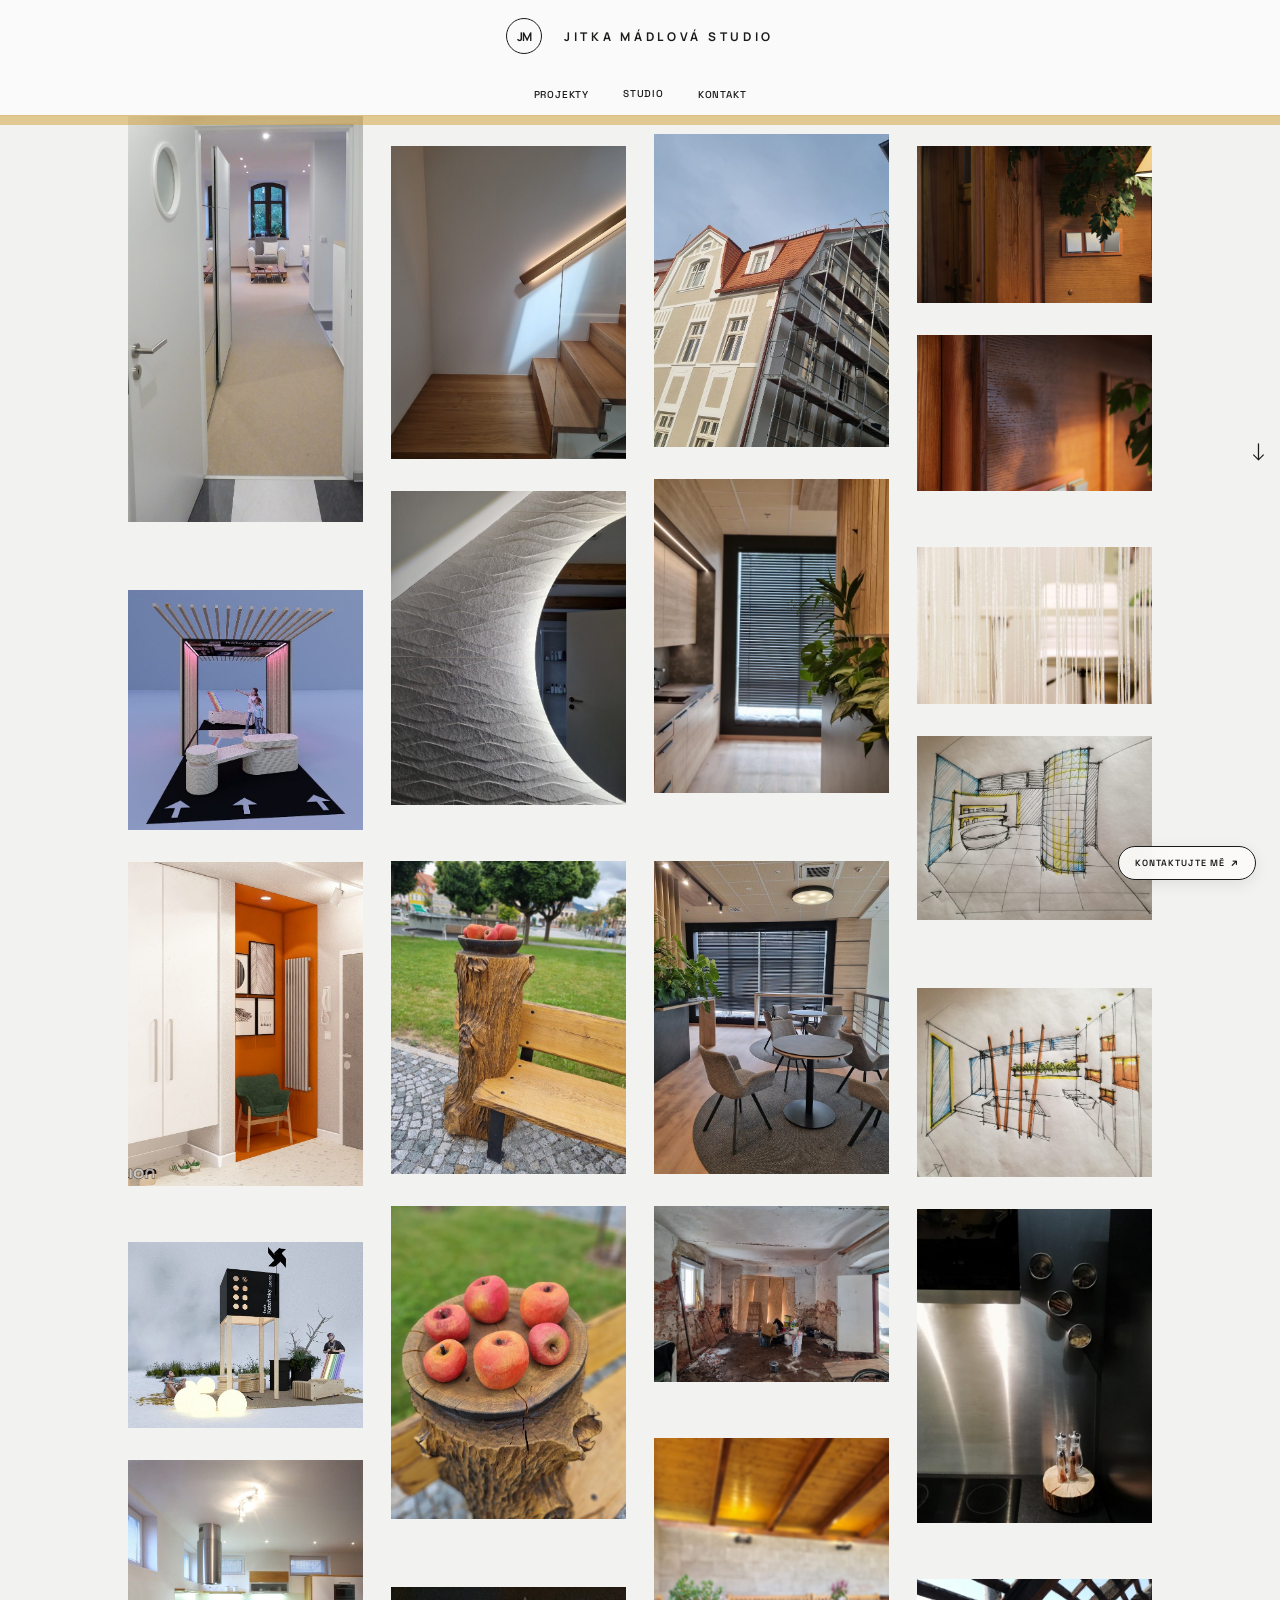
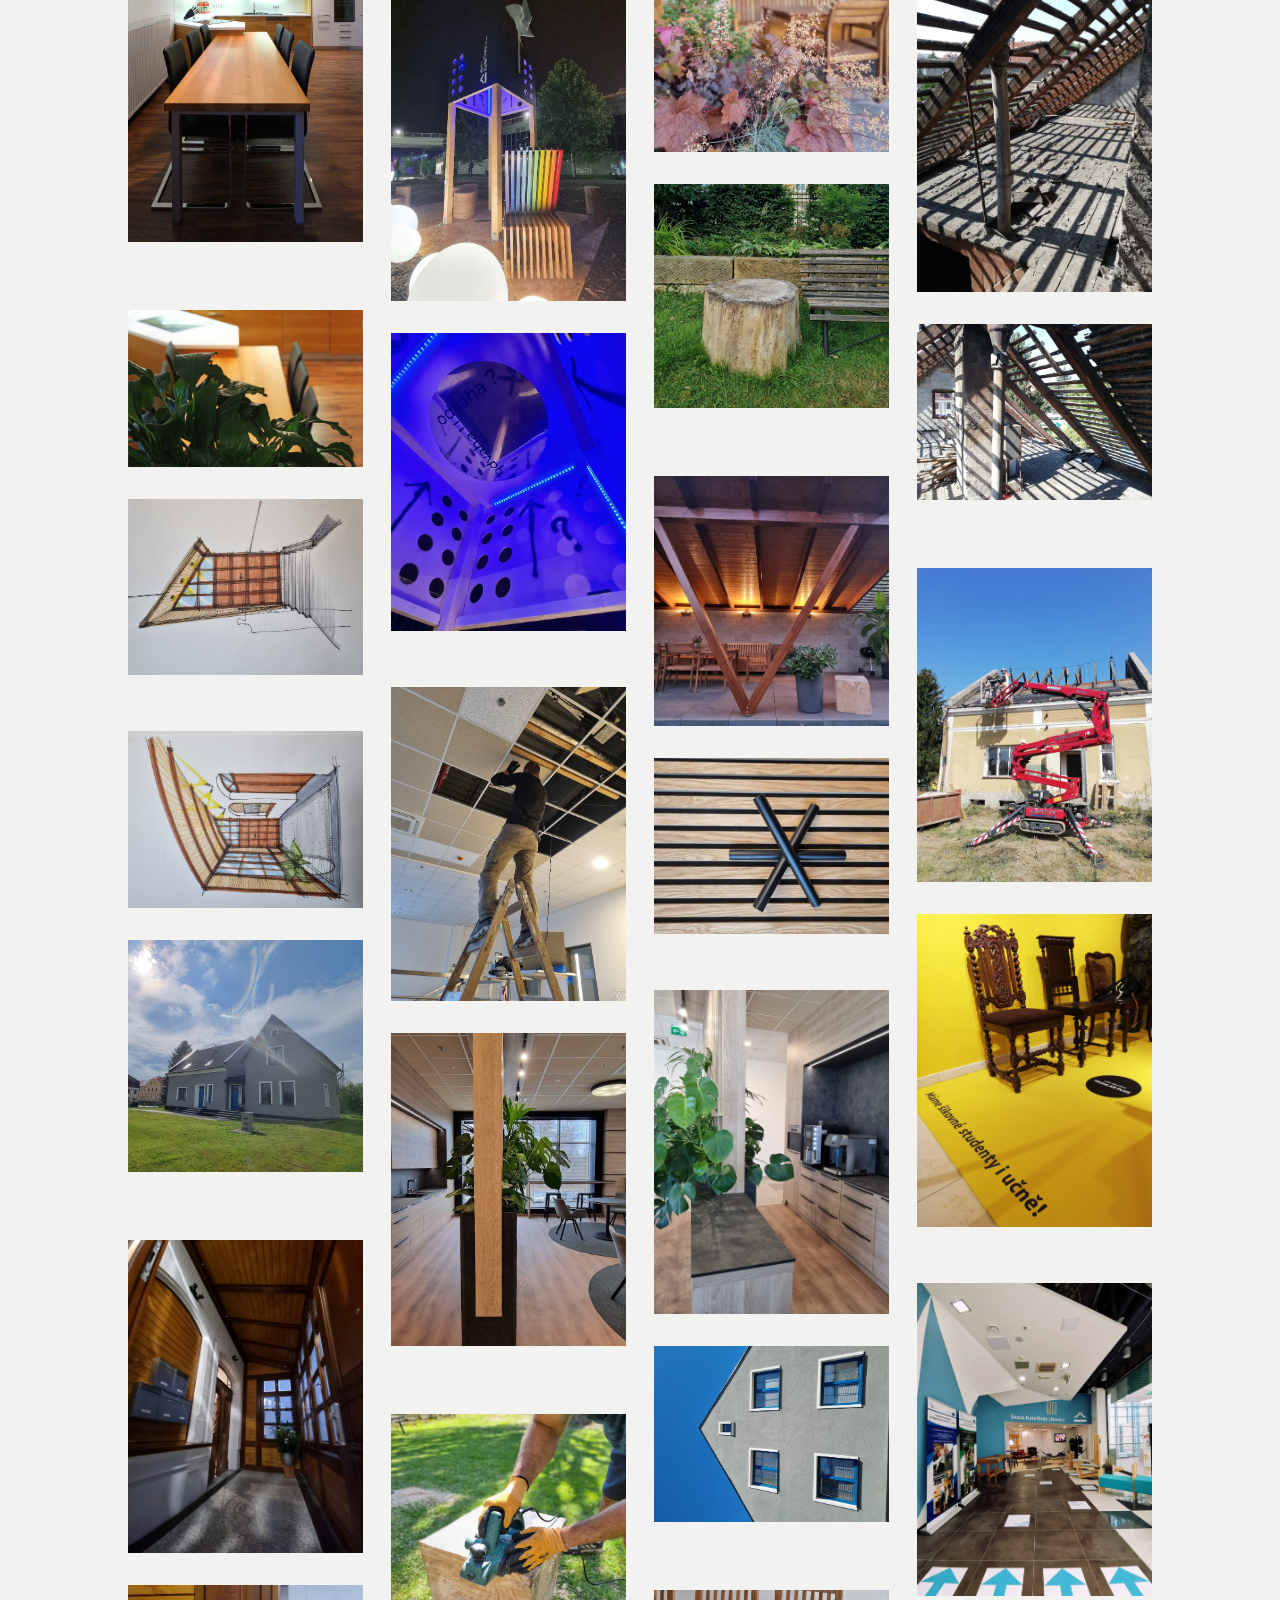
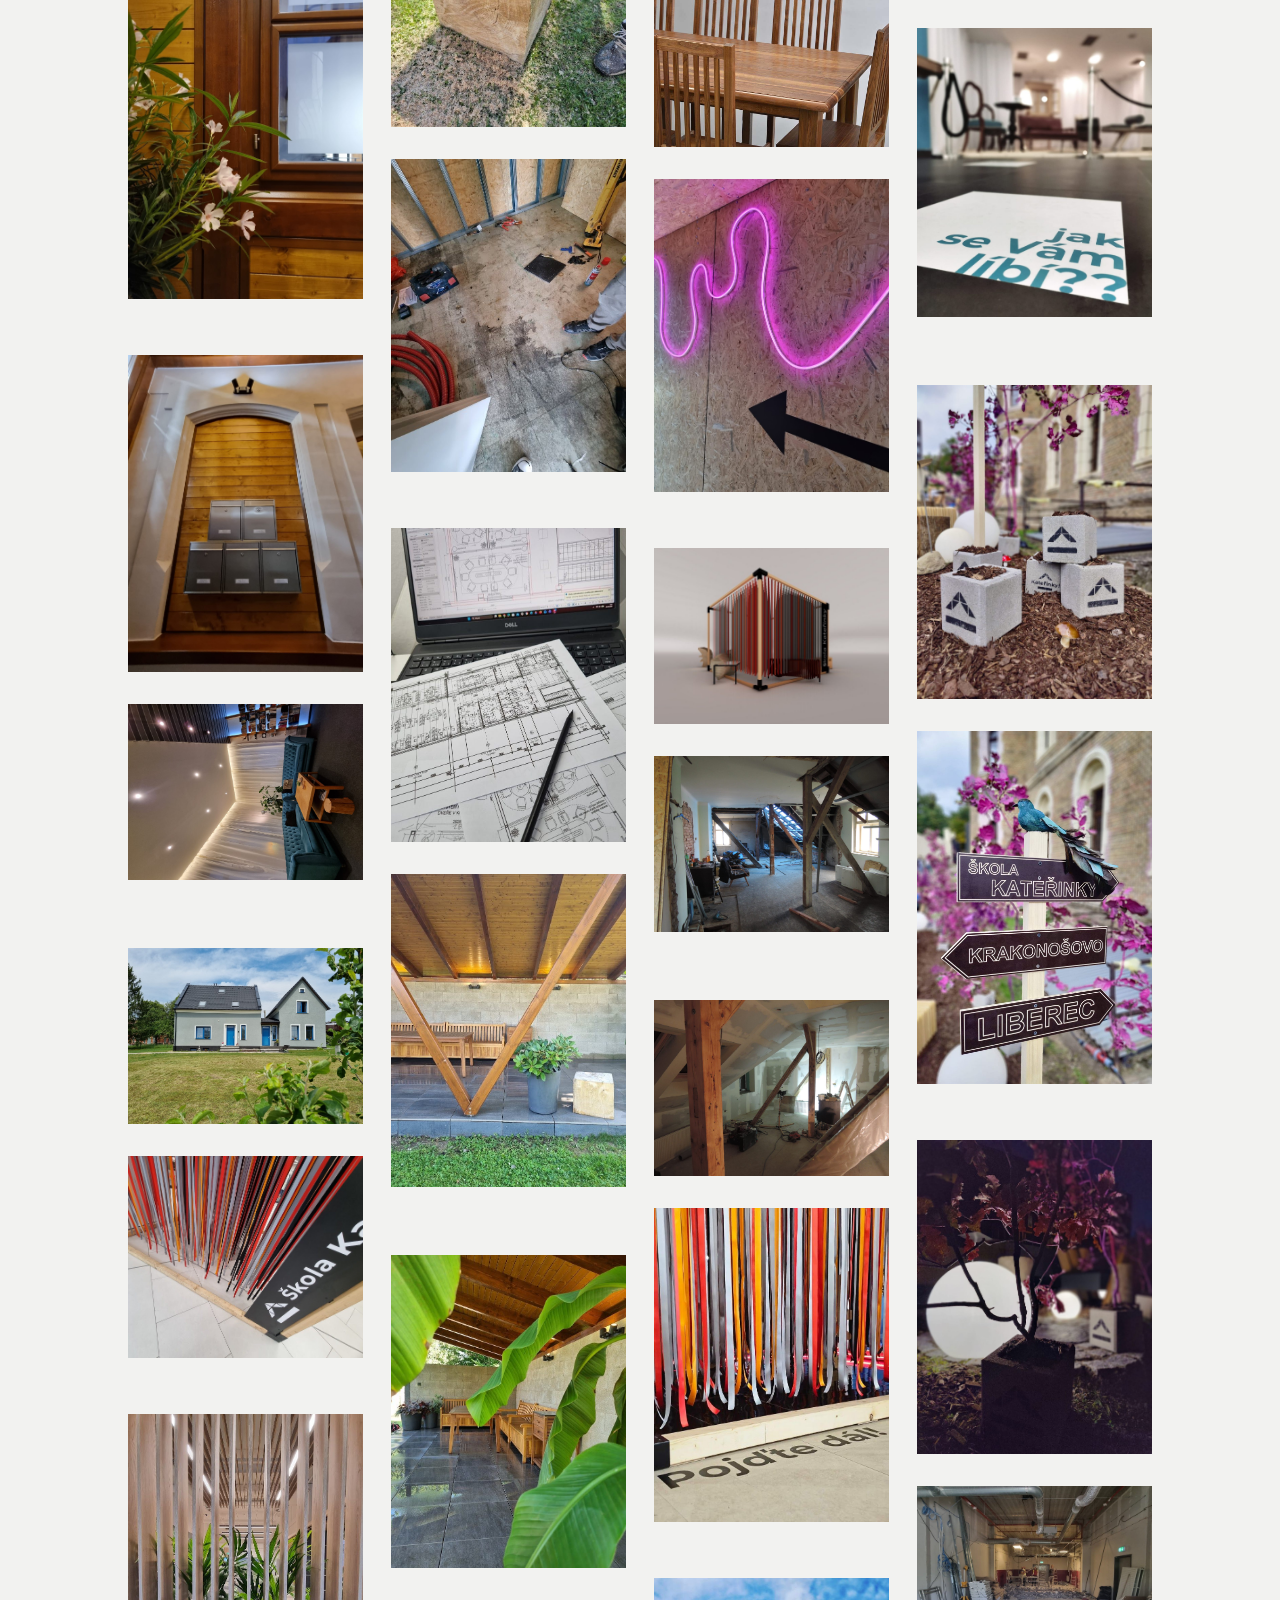
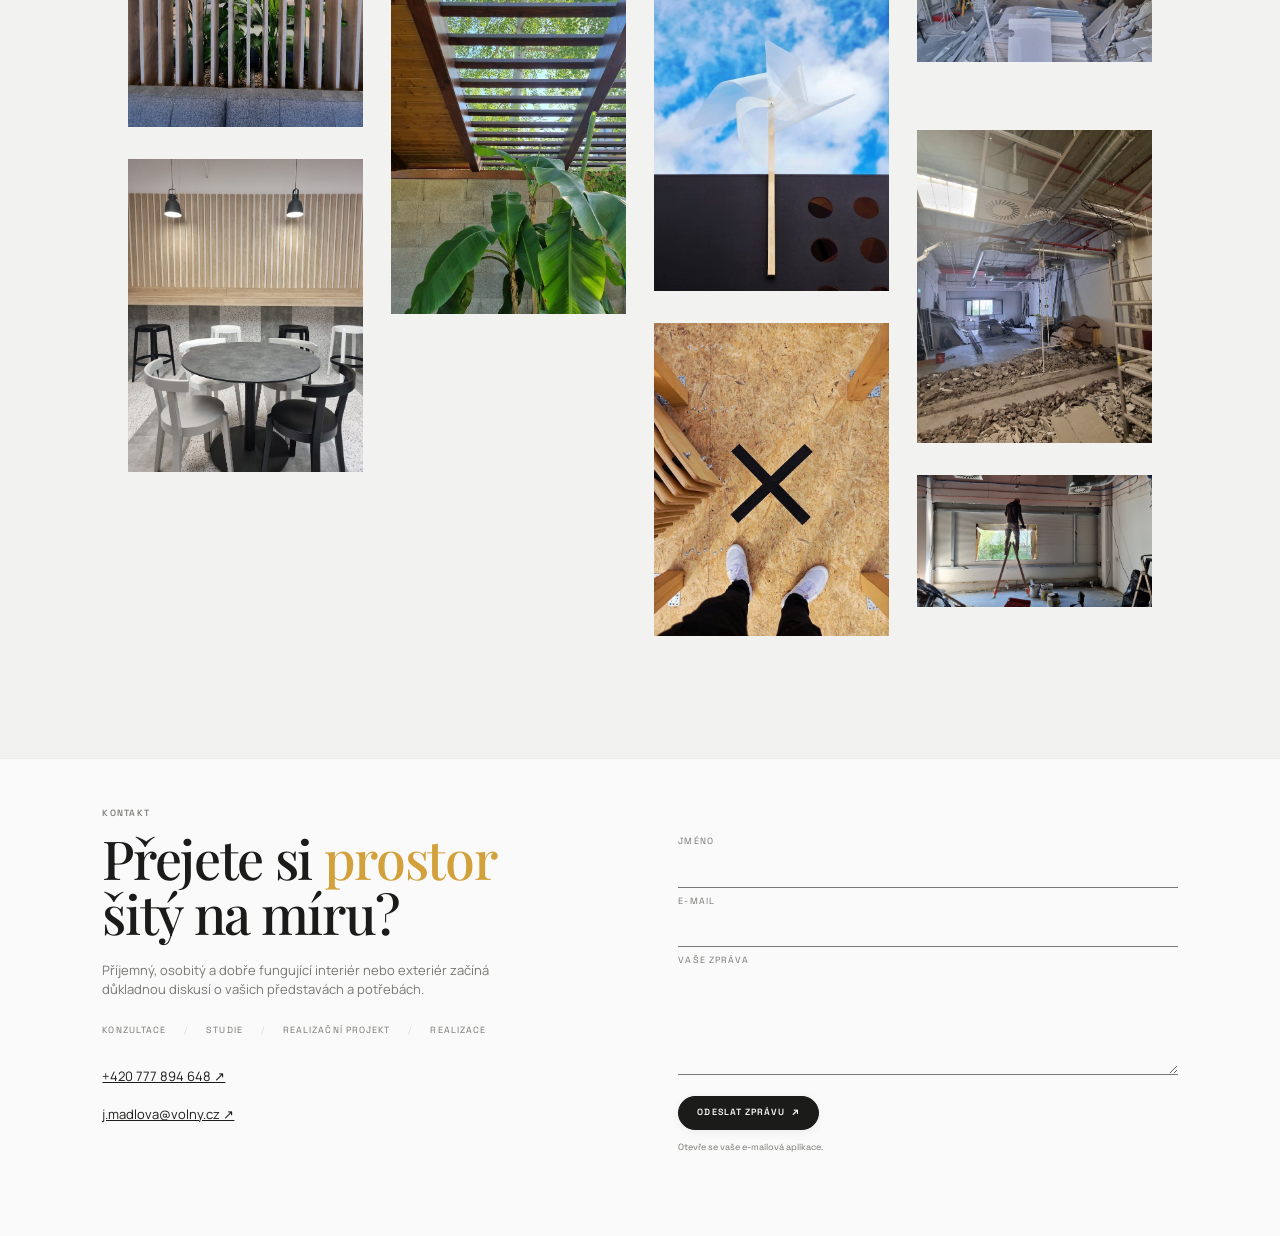
==== commit 11a03bdc: "Add files via upload" ====
--- a/index.html
+++ b/index.html
@@ -65,8 +65,9 @@
   <link rel="stylesheet" href="review-transition.css" />
   <link rel="stylesheet" href="review-clean-transition.css" />
   <link rel="stylesheet" href="header-unified.css" />
-  <link rel="stylesheet" href="reviews-contact-flow.css" />
-  <link rel="stylesheet" href="space-system.css" />
+  <link rel="stylesheet" href="reviews-contact-flow.css" />
+  <link rel="stylesheet" href="space-system.css" />
+  <link rel="stylesheet" href="warm-yellow.css" />
 </head>
 <body>
   <header class="site-header">
--- a/minimal.css
+++ b/minimal.css
@@ -1 +1 @@
-:root{--paper:#f4f7f3;--ink:#102d30;--muted:#6d7d7d;--line:#d6e0dc;--accent:#e96d5b;--teal:#2d7774;--serif:'Playfair Display',Georgia,serif;--sans:'Manrope',Arial,sans-serif;--mono:'DM Mono',monospace}body{background:var(--paper);color:var(--ink)}.site-header{height:70px!important;padding:0 4vw!important;display:flex!important;justify-content:center!important;align-items:center!important;background:rgba(244,247,243,.92)!important;border-bottom:1px solid var(--line);z-index:30}.brand{gap:11px}.brand-mark{width:30px;height:30px;border:1px solid var(--teal);border-radius:50%;color:var(--teal)}.brand-name{color:var(--ink);font-size:12px}.site-menu{height:48px!important;position:fixed!important;top:70px;left:0;right:0;z-index:29;margin:0!important;padding:0 4vw!important;display:flex!important;justify-content:center!important;align-items:center!important;background:rgba(244,247,243,.9)!important;border-bottom:1px solid var(--line);transition:transform .3s ease,opacity .3s ease}.site-menu.is-hidden{transform:translateY(-100%);opacity:0;pointer-events:none}.site-nav{display:flex!important;position:static!important;gap:32px}.site-nav a{color:var(--muted)}.site-nav a:hover,.site-nav a.active{color:var(--teal)}.site-nav .nav-contact{color:var(--ink);border-color:var(--accent)}.menu-toggle{display:none}.hero{height:100svh;min-height:680px;padding:0!important;position:relative;display:block!important}.hero-visual{height:100%;position:relative;overflow:hidden;background:#173f42}.hero-image{position:absolute;inset:0;background-position:center;background-size:cover;opacity:0;transform:scale(1.04);transition:opacity 1s ease,transform 7s ease}.hero-image.is-active{opacity:1;transform:scale(1)}.hero-image-one{background-image:linear-gradient(90deg,rgba(10,38,40,.72),rgba(10,38,40,.12)),url('https://images.unsplash.com/photo-1600210492486-724fe5c67fb0?auto=format&fit=crop&w=2200&q=90')}.hero-image-two{background-image:linear-gradient(90deg,rgba(10,38,40,.68),rgba(10,38,40,.1)),url('https://images.unsplash.com/photo-1600607687920-4e2a09cf159d?auto=format&fit=crop&w=2200&q=90')}.hero-overlay{position:absolute;z-index:2;left:8vw;top:50%;max-width:680px;color:#fff;transform:translateY(-35%)}.hero-overlay .eyebrow{color:#cde0dc}.hero-overlay h1{margin:18px 0;font-size:clamp(58px,8vw,124px);letter-spacing:-.05em}.hero-overlay em{color:#f3a091}.hero-intro{max-width:370px;margin:28px 0;color:#e4efeb;font-size:16px}.hero-link{display:inline-flex;align-items:center;gap:12px;padding:13px 0;color:#fff;text-decoration:none;border-bottom:1px solid rgba(255,255,255,.7);font:500 11px var(--mono);text-transform:uppercase;letter-spacing:.06em}.hero-link span{font-size:18px}.hero-caption{position:absolute;z-index:3;right:8vw;bottom:34px;display:flex;gap:28px;color:#fff;font:500 10px var(--mono);letter-spacing:.08em;text-transform:uppercase}.hero-caption span+span{color:#cde0dc}.about{padding-top:130px;padding-bottom:110px;background:#e8efeb}.about-grid{grid-template-columns:.72fr 1fr 1fr;gap:5vw;margin-top:48px;align-items:start}.about-portrait{min-height:470px;background:center/cover url('https://images.unsplash.com/photo-1551836022-d5d88e9218df?auto=format&fit=crop&w=900&q=85');filter:saturate(.7)}.about-statement h2{margin-top:0;font-size:clamp(48px,5vw,78px)}.about-copy{padding-top:8px}.large-copy{font-size:23px;line-height:1.35;color:var(--ink)}.about-copy>p:not(.large-copy){max-width:420px;color:#526b6b}.text-link{color:var(--teal)}.about-details{border-top:1px solid #bfd0cb;margin-top:80px;padding-top:16px;color:var(--muted)}.portfolio{padding-top:125px;padding-bottom:135px;background:var(--paper)}.portfolio-heading{align-items:end}.portfolio-heading h2{font-size:clamp(52px,6.2vw,92px);margin-top:20px}.portfolio-heading>p{max-width:330px;color:var(--muted)}.filter-row{border-top:1px solid var(--line);padding-top:17px;margin:65px 0 24px}.filter{border:0;background:none;padding:0;margin-right:28px;color:var(--muted);cursor:pointer}.filter.active,.filter:hover{color:var(--teal)}.project-count{color:var(--muted)}.project-grid{gap:70px 2vw}.project-image{height:440px;filter:saturate(.78);transition:transform .6s ease}.project:hover .project-image{transform:scale(.985)}.project-tall .project-image{height:590px}.project-wide .project-image{height:450px}.project-one{background-image:url('https://images.unsplash.com/photo-1600210492486-724fe5c67fb0?auto=format&fit=crop&w=1200&q=85')}.project-two{background-image:url('https://images.unsplash.com/photo-1600607688969-a5bfcd646154?auto=format&fit=crop&w=1200&q=85')}.project-three{background-image:url('https://images.unsplash.com/photo-1600566753086-00f18fb6b3ea?auto=format&fit=crop&w=1200&q=85')}.project-four{background-image:url('https://images.unsplash.com/photo-1600607687920-4e2a09cf159d?auto=format&fit=crop&w=1200&q=85')}.project-five{background-image:url('https://images.unsplash.com/photo-1618221195710-dd6b41faaea6?auto=format&fit=crop&w=1200&q=85')}.project-six{background-image:url('https://images.unsplash.com/photo-1600585154340-be6161a56a0c?auto=format&fit=crop&w=1200&q=85')}.project-meta{color:var(--ink)}.contact{background:#123f43;padding-top:120px;padding-bottom:120px;color:#edf5f0}.contact h2{font-size:clamp(52px,6vw,88px)}.contact-side p{color:#c5d9d4}.email-link{color:#fff}.social-row a{color:#b5ceca}.site-footer{background:#0e2e31;color:#b5ceca;border-color:#2d5b5a}.site-footer a{color:#fff}@media(max-width:700px){.site-header{height:62px!important;padding:0 6vw!important}.site-menu{height:48px!important;top:62px;padding:0 6vw!important;justify-content:flex-end!important}.menu-toggle{display:flex!important}.site-nav{display:none!important}.site-nav.open{position:absolute;top:48px;left:0;right:0;display:flex!important;flex-direction:column;align-items:flex-start;gap:18px;padding:22px 6vw;background:var(--paper);border-bottom:1px solid var(--line)}.hero{min-height:650px;height:88svh}.hero-overlay{left:6vw;right:6vw;top:52%;transform:translateY(-35%)}.hero-overlay h1{font-size:clamp(52px,15vw,78px)}.hero-intro{font-size:14px}.hero-caption{left:6vw;right:6vw;bottom:24px;justify-content:space-between}.about{padding-top:85px;padding-bottom:80px}.about-grid{display:grid;grid-template-columns:1fr;gap:34px}.about-portrait{min-height:420px;order:0}.about-statement{order:1}.about-copy{order:2}.about-details{margin-top:58px}.portfolio{padding-top:88px;padding-bottom:95px}.portfolio-heading{display:block}.portfolio-heading h2{font-size:clamp(48px,13vw,72px)}.filter-row{margin-top:42px;line-height:2.8}.filter{margin-right:14px}.project-grid{gap:48px 0}.project-offset,.project-wide{margin-top:0;width:100%}.project-image,.project-tall .project-image,.project-wide .project-image{height:350px}.contact{padding-top:88px;padding-bottom:88px}}
+:root{--paper:#f4f7f3;--ink:#102d30;--muted:#6d7d7d;--line:#d6e0dc;--accent:#70a5d8;--teal:#2d7774;--serif:'Playfair Display',Georgia,serif;--sans:'Manrope',Arial,sans-serif;--mono:'DM Mono',monospace}body{background:var(--paper);color:var(--ink)}.site-header{height:70px!important;padding:0 4vw!important;display:flex!important;justify-content:center!important;align-items:center!important;background:rgba(244,247,243,.92)!important;border-bottom:1px solid var(--line);z-index:30}.brand{gap:11px}.brand-mark{width:30px;height:30px;border:1px solid var(--teal);border-radius:50%;color:var(--teal)}.brand-name{color:var(--ink);font-size:12px}.site-menu{height:48px!important;position:fixed!important;top:70px;left:0;right:0;z-index:29;margin:0!important;padding:0 4vw!important;display:flex!important;justify-content:center!important;align-items:center!important;background:rgba(244,247,243,.9)!important;border-bottom:1px solid var(--line);transition:transform .3s ease,opacity .3s ease}.site-menu.is-hidden{transform:translateY(-100%);opacity:0;pointer-events:none}.site-nav{display:flex!important;position:static!important;gap:32px}.site-nav a{color:var(--muted)}.site-nav a:hover,.site-nav a.active{color:var(--teal)}.site-nav .nav-contact{color:var(--ink);border-color:var(--accent)}.menu-toggle{display:none}.hero{height:100svh;min-height:680px;padding:0!important;position:relative;display:block!important}.hero-visual{height:100%;position:relative;overflow:hidden;background:#173f42}.hero-image{position:absolute;inset:0;background-position:center;background-size:cover;opacity:0;transform:scale(1.04);transition:opacity 1s ease,transform 7s ease}.hero-image.is-active{opacity:1;transform:scale(1)}.hero-image-one{background-image:linear-gradient(90deg,rgba(10,38,40,.72),rgba(10,38,40,.12)),url('https://images.unsplash.com/photo-1600210492486-724fe5c67fb0?auto=format&fit=crop&w=2200&q=90')}.hero-image-two{background-image:linear-gradient(90deg,rgba(10,38,40,.68),rgba(10,38,40,.1)),url('https://images.unsplash.com/photo-1600607687920-4e2a09cf159d?auto=format&fit=crop&w=2200&q=90')}.hero-overlay{position:absolute;z-index:2;left:8vw;top:50%;max-width:680px;color:#fff;transform:translateY(-35%)}.hero-overlay .eyebrow{color:#cde0dc}.hero-overlay h1{margin:18px 0;font-size:clamp(58px,8vw,124px);letter-spacing:-.05em}.hero-overlay em{color:#f3a091}.hero-intro{max-width:370px;margin:28px 0;color:#e4efeb;font-size:16px}.hero-link{display:inline-flex;align-items:center;gap:12px;padding:13px 0;color:#fff;text-decoration:none;border-bottom:1px solid rgba(255,255,255,.7);font:500 11px var(--mono);text-transform:uppercase;letter-spacing:.06em}.hero-link span{font-size:18px}.hero-caption{position:absolute;z-index:3;right:8vw;bottom:34px;display:flex;gap:28px;color:#fff;font:500 10px var(--mono);letter-spacing:.08em;text-transform:uppercase}.hero-caption span+span{color:#cde0dc}.about{padding-top:130px;padding-bottom:110px;background:#e8efeb}.about-grid{grid-template-columns:.72fr 1fr 1fr;gap:5vw;margin-top:48px;align-items:start}.about-portrait{min-height:470px;background:center/cover url('https://images.unsplash.com/photo-1551836022-d5d88e9218df?auto=format&fit=crop&w=900&q=85');filter:saturate(.7)}.about-statement h2{margin-top:0;font-size:clamp(48px,5vw,78px)}.about-copy{padding-top:8px}.large-copy{font-size:23px;line-height:1.35;color:var(--ink)}.about-copy>p:not(.large-copy){max-width:420px;color:#526b6b}.text-link{color:var(--teal)}.about-details{border-top:1px solid #bfd0cb;margin-top:80px;padding-top:16px;color:var(--muted)}.portfolio{padding-top:125px;padding-bottom:135px;background:var(--paper)}.portfolio-heading{align-items:end}.portfolio-heading h2{font-size:clamp(52px,6.2vw,92px);margin-top:20px}.portfolio-heading>p{max-width:330px;color:var(--muted)}.filter-row{border-top:1px solid var(--line);padding-top:17px;margin:65px 0 24px}.filter{border:0;background:none;padding:0;margin-right:28px;color:var(--muted);cursor:pointer}.filter.active,.filter:hover{color:var(--teal)}.project-count{color:var(--muted)}.project-grid{gap:70px 2vw}.project-image{height:440px;filter:saturate(.78);transition:transform .6s ease}.project:hover .project-image{transform:scale(.985)}.project-tall .project-image{height:590px}.project-wide .project-image{height:450px}.project-one{background-image:url('https://images.unsplash.com/photo-1600210492486-724fe5c67fb0?auto=format&fit=crop&w=1200&q=85')}.project-two{background-image:url('https://images.unsplash.com/photo-1600607688969-a5bfcd646154?auto=format&fit=crop&w=1200&q=85')}.project-three{background-image:url('https://images.unsplash.com/photo-1600566753086-00f18fb6b3ea?auto=format&fit=crop&w=1200&q=85')}.project-four{background-image:url('https://images.unsplash.com/photo-1600607687920-4e2a09cf159d?auto=format&fit=crop&w=1200&q=85')}.project-five{background-image:url('https://images.unsplash.com/photo-1618221195710-dd6b41faaea6?auto=format&fit=crop&w=1200&q=85')}.project-six{background-image:url('https://images.unsplash.com/photo-1600585154340-be6161a56a0c?auto=format&fit=crop&w=1200&q=85')}.project-meta{color:var(--ink)}.contact{background:#123f43;padding-top:120px;padding-bottom:120px;color:#edf5f0}.contact h2{font-size:clamp(52px,6vw,88px)}.contact-side p{color:#c5d9d4}.email-link{color:#fff}.social-row a{color:#b5ceca}.site-footer{background:#0e2e31;color:#b5ceca;border-color:#2d5b5a}.site-footer a{color:#fff}@media(max-width:700px){.site-header{height:62px!important;padding:0 6vw!important}.site-menu{height:48px!important;top:62px;padding:0 6vw!important;justify-content:flex-end!important}.menu-toggle{display:flex!important}.site-nav{display:none!important}.site-nav.open{position:absolute;top:48px;left:0;right:0;display:flex!important;flex-direction:column;align-items:flex-start;gap:18px;padding:22px 6vw;background:var(--paper);border-bottom:1px solid var(--line)}.hero{min-height:650px;height:88svh}.hero-overlay{left:6vw;right:6vw;top:52%;transform:translateY(-35%)}.hero-overlay h1{font-size:clamp(52px,15vw,78px)}.hero-intro{font-size:14px}.hero-caption{left:6vw;right:6vw;bottom:24px;justify-content:space-between}.about{padding-top:85px;padding-bottom:80px}.about-grid{display:grid;grid-template-columns:1fr;gap:34px}.about-portrait{min-height:420px;order:0}.about-statement{order:1}.about-copy{order:2}.about-details{margin-top:58px}.portfolio{padding-top:88px;padding-bottom:95px}.portfolio-heading{display:block}.portfolio-heading h2{font-size:clamp(48px,13vw,72px)}.filter-row{margin-top:42px;line-height:2.8}.filter{margin-right:14px}.project-grid{gap:48px 0}.project-offset,.project-wide{margin-top:0;width:100%}.project-image,.project-tall .project-image,.project-wide .project-image{height:350px}.contact{padding-top:88px;padding-bottom:88px}}
--- a/minimal-portfolio.css
+++ b/minimal-portfolio.css
@@ -1 +1 @@
-:root{--paper:#f2f2f0;--ink:#1b1c1a;--muted:#777873;--line:#d7d8d4;--accent:#7c2534;--sans:'Manrope',Arial,sans-serif}*{box-sizing:border-box}html{scroll-behavior:smooth}body{margin:0;background:var(--paper);color:var(--ink);font-family:var(--sans);font-size:13px;line-height:1.5}a{color:inherit}.site-header{position:fixed;top:0;left:0;right:0;z-index:30;display:flex;justify-content:space-between;align-items:flex-start;padding:24px 3vw;background:rgba(242,242,240,.88);backdrop-filter:blur(14px)}.brand{display:flex;align-items:center;gap:14px;text-decoration:none}.brand-mark{width:38px;height:38px;border:1px solid var(--ink);display:grid;place-items:center;line-height:1}.brand-mark strong{font:600 13px var(--sans);letter-spacing:-.08em}.brand-mark small{display:none}.brand-name{font-size:12px;letter-spacing:.15em;text-transform:uppercase}.site-nav{display:flex;gap:28px;align-items:flex-start;padding-top:9px}.nav-group{position:relative}.site-nav>a,.nav-group>a{font-size:10px;letter-spacing:.14em;text-transform:uppercase;text-decoration:none}.nav-dropdown{position:absolute;top:23px;left:-14px;display:grid;gap:8px;min-width:150px;padding:14px;background:#fff;opacity:0;visibility:hidden;transform:translateY(-5px);transition:opacity .2s,transform .2s,visibility .2s}.nav-group:hover .nav-dropdown,.nav-group:focus-within .nav-dropdown{opacity:1;visibility:visible;transform:none}.nav-dropdown a{font-size:10px;text-decoration:none;color:var(--muted)}.nav-dropdown a:hover{color:var(--accent)}.menu-toggle{display:none}.intro{min-height:78vh;padding:190px 8vw 70px;display:grid;grid-template-columns:1fr auto;align-content:end;border-bottom:1px solid var(--line)}.eyebrow{margin:0;color:var(--muted);font:500 10px var(--sans);letter-spacing:.16em;text-transform:uppercase}.intro h1{grid-column:1/-1;max-width:850px;margin:36px 0 0;font-size:clamp(64px,10vw,154px);font-weight:500;letter-spacing:-.09em;line-height:.85}.intro h1 span,.about h2 span,.site-footer h2 span{color:var(--accent)}.intro-arrow{align-self:end;justify-self:end;width:54px;height:54px;border:1px solid var(--ink);border-radius:50%;display:grid;place-items:center;text-decoration:none;font-size:24px;transition:background .2s,color .2s}.intro-arrow:hover{background:var(--ink);color:var(--paper)}.portfolio{padding:110px 4vw 150px}.section-head{display:grid;grid-template-columns:1fr 1.3fr .8fr;gap:3vw;align-items:end;margin:0 4vw 72px}.section-head h2{margin:0;font-size:clamp(42px,6vw,86px);font-weight:500;letter-spacing:-.08em;line-height:.85}.section-note{max-width:260px;margin:0;color:var(--muted);font-size:12px}.project-grid{display:grid;grid-template-columns:repeat(12,1fr);gap:70px 20px}.project{min-width:0}.project-open{position:relative;width:100%;display:block;border:0;padding:0;background:transparent;cursor:pointer;text-align:left}.project-large{grid-column:1/8}.project-narrow{grid-column:9/13;margin-top:140px}.project-mid{grid-column:2/7}.project-wide{grid-column:7/13;margin-top:110px}.project-offset{margin-top:100px}.project-image{display:block;width:100%;height:510px;background-position:center;background-size:cover;filter:grayscale(.2);transition:filter .4s,transform .5s}.project-narrow .project-image{height:430px}.project-mid .project-image{height:440px}.project-wide .project-image{height:500px}.image-one{background-image:url('https://images.unsplash.com/photo-1600210492486-724fe5c67fb0?auto=format&fit=crop&w=1800&q=88')}.image-two{background-image:url('https://images.unsplash.com/photo-1600607688969-a5bfcd646154?auto=format&fit=crop&w=1800&q=88')}.image-three{background-image:url('https://images.unsplash.com/photo-1600566753190-17f0baa2a6c3?auto=format&fit=crop&w=1800&q=88')}.image-four{background-image:url('https://images.unsplash.com/photo-1600607687920-4e2a09cf159d?auto=format&fit=crop&w=1800&q=88')}.image-five{background-image:url('https://images.unsplash.com/photo-1618221195710-dd6b41faaea6?auto=format&fit=crop&w=1800&q=88')}.image-six{background-image:url('https://images.unsplash.com/photo-1600585154340-be6161a56a0c?auto=format&fit=crop&w=1800&q=88')}.project-overlay{position:absolute;inset:0;display:flex;flex-direction:column;justify-content:flex-end;gap:6px;padding:22px;color:#fff;background:linear-gradient(transparent 45%,rgba(0,0,0,.72));opacity:0;transition:opacity .3s}.project-open:hover .project-overlay,.project-open:focus-visible .project-overlay{opacity:1}.project-open:hover .project-image{filter:grayscale(0);transform:scale(.985)}.project-overlay strong{font-size:17px;font-weight:500;letter-spacing:-.03em}.project-overlay small{font-size:10px;letter-spacing:.12em;text-transform:uppercase}.about{display:grid;grid-template-columns:1fr 1fr;min-height:620px;background:#e5e5e2}.about-image{min-height:620px;background:center/cover url('https://images.unsplash.com/photo-1551836022-d5d88e9218df?auto=format&fit=crop&w=1400&q=85');filter:grayscale(.7)}.about-copy{display:flex;flex-direction:column;justify-content:center;max-width:480px;padding:8vw}.about-copy h2{margin:28px 0;font-size:clamp(48px,6vw,86px);font-weight:500;letter-spacing:-.08em;line-height:.88}.about-copy>p:last-child{max-width:360px;color:var(--muted)}.gallery{position:fixed;inset:0;z-index:50;display:none;background:rgba(242,242,240,.98);overflow:auto}.gallery.is-open{display:block}.gallery-close{position:fixed;top:24px;right:3vw;z-index:2;border:0;background:transparent;font-size:32px;font-weight:300;cursor:pointer}.gallery-inner{width:min(1100px,84vw);margin:120px auto 100px}.gallery-title{margin:16px 0 42px;font-size:clamp(48px,8vw,120px);font-weight:500;letter-spacing:-.09em;line-height:.85}.gallery-images{display:grid;grid-template-columns:1fr 1fr;gap:18px}.gallery-images img{display:block;width:100%;height:auto}.gallery-next{float:right;margin-top:18px;border:0;background:none;font-size:24px;cursor:pointer}.fixed-contact{position:fixed;right:3vw;bottom:22px;z-index:31;font-size:10px;letter-spacing:.14em;text-transform:uppercase;text-decoration:none}.fixed-contact span{font-size:16px;margin-left:7px}.site-footer{padding:130px 8vw 150px;background:var(--ink);color:var(--paper)}.site-footer h2{margin:30px 0 55px;font-size:clamp(60px,10vw,150px);font-weight:500;letter-spacing:-.1em;line-height:.8}.site-footer>a{font-size:13px;text-decoration:none;border-bottom:1px solid currentColor;padding-bottom:8px}@media(max-width:700px){.site-header{padding:16px 5vw}.brand-name{font-size:10px}.site-nav{display:none}.menu-toggle{display:grid;gap:5px;border:0;background:none;padding:8px}.menu-toggle span{display:block;width:22px;height:1px;background:var(--ink)}.site-header.nav-open .site-nav{position:absolute;top:62px;left:0;right:0;display:grid;gap:18px;padding:24px 5vw;background:#fff}.site-header.nav-open .nav-dropdown{position:static;display:none}.site-header.nav-open .nav-group:focus-within .nav-dropdown{display:grid;opacity:1;visibility:visible;transform:none}.intro{min-height:75vh;padding:150px 7vw 52px}.intro h1{font-size:clamp(58px,17vw,90px);margin-top:32px}.intro-arrow{width:46px;height:46px}.section-head{display:block;margin:0 2vw 44px}.section-head h2{margin:25px 0;font-size:clamp(52px,15vw,78px)}.section-note{max-width:290px}.portfolio{padding:76px 5vw 100px}.project-grid{display:block}.project{margin:0 0 58px!important}.project-image,.project-narrow .project-image,.project-mid .project-image,.project-wide .project-image{height:390px}.project-overlay{opacity:1;padding:16px;background:linear-gradient(transparent 50%,rgba(0,0,0,.68))}.about{display:block;min-height:0}.about-image{min-height:430px}.about-copy{padding:64px 8vw 85px}.gallery-inner{width:88vw;margin-top:90px}.gallery-images{grid-template-columns:1fr}.gallery-title{font-size:clamp(52px,15vw,82px)}.fixed-contact{right:5vw;bottom:18px}.site-footer{padding:90px 7vw 130px}.site-footer h2{font-size:clamp(60px,17vw,95px)}}
+:root{--paper:#f2f2f0;--ink:#1b1c1a;--muted:#777873;--line:#d7d8d4;--accent:#70a5d8;--sans:'Manrope',Arial,sans-serif}*{box-sizing:border-box}html{scroll-behavior:smooth}body{margin:0;background:var(--paper);color:var(--ink);font-family:var(--sans);font-size:13px;line-height:1.5}a{color:inherit}.site-header{position:fixed;top:0;left:0;right:0;z-index:30;display:flex;justify-content:space-between;align-items:flex-start;padding:24px 3vw;background:rgba(242,242,240,.88);backdrop-filter:blur(14px)}.brand{display:flex;align-items:center;gap:14px;text-decoration:none}.brand-mark{width:38px;height:38px;border:1px solid var(--ink);display:grid;place-items:center;line-height:1}.brand-mark strong{font:600 13px var(--sans);letter-spacing:-.08em}.brand-mark small{display:none}.brand-name{font-size:12px;letter-spacing:.15em;text-transform:uppercase}.site-nav{display:flex;gap:28px;align-items:flex-start;padding-top:9px}.nav-group{position:relative}.site-nav>a,.nav-group>a{font-size:10px;letter-spacing:.14em;text-transform:uppercase;text-decoration:none}.nav-dropdown{position:absolute;top:23px;left:-14px;display:grid;gap:8px;min-width:150px;padding:14px;background:#fff;opacity:0;visibility:hidden;transform:translateY(-5px);transition:opacity .2s,transform .2s,visibility .2s}.nav-group:hover .nav-dropdown,.nav-group:focus-within .nav-dropdown{opacity:1;visibility:visible;transform:none}.nav-dropdown a{font-size:10px;text-decoration:none;color:var(--muted)}.nav-dropdown a:hover{color:var(--accent)}.menu-toggle{display:none}.intro{min-height:78vh;padding:190px 8vw 70px;display:grid;grid-template-columns:1fr auto;align-content:end;border-bottom:1px solid var(--line)}.eyebrow{margin:0;color:var(--muted);font:500 10px var(--sans);letter-spacing:.16em;text-transform:uppercase}.intro h1{grid-column:1/-1;max-width:850px;margin:36px 0 0;font-size:clamp(64px,10vw,154px);font-weight:500;letter-spacing:-.09em;line-height:.85}.intro h1 span,.about h2 span,.site-footer h2 span{color:var(--accent)}.intro-arrow{align-self:end;justify-self:end;width:54px;height:54px;border:1px solid var(--ink);border-radius:50%;display:grid;place-items:center;text-decoration:none;font-size:24px;transition:background .2s,color .2s}.intro-arrow:hover{background:var(--ink);color:var(--paper)}.portfolio{padding:110px 4vw 150px}.section-head{display:grid;grid-template-columns:1fr 1.3fr .8fr;gap:3vw;align-items:end;margin:0 4vw 72px}.section-head h2{margin:0;font-size:clamp(42px,6vw,86px);font-weight:500;letter-spacing:-.08em;line-height:.85}.section-note{max-width:260px;margin:0;color:var(--muted);font-size:12px}.project-grid{display:grid;grid-template-columns:repeat(12,1fr);gap:70px 20px}.project{min-width:0}.project-open{position:relative;width:100%;display:block;border:0;padding:0;background:transparent;cursor:pointer;text-align:left}.project-large{grid-column:1/8}.project-narrow{grid-column:9/13;margin-top:140px}.project-mid{grid-column:2/7}.project-wide{grid-column:7/13;margin-top:110px}.project-offset{margin-top:100px}.project-image{display:block;width:100%;height:510px;background-position:center;background-size:cover;filter:grayscale(.2);transition:filter .4s,transform .5s}.project-narrow .project-image{height:430px}.project-mid .project-image{height:440px}.project-wide .project-image{height:500px}.image-one{background-image:url('https://images.unsplash.com/photo-1600210492486-724fe5c67fb0?auto=format&fit=crop&w=1800&q=88')}.image-two{background-image:url('https://images.unsplash.com/photo-1600607688969-a5bfcd646154?auto=format&fit=crop&w=1800&q=88')}.image-three{background-image:url('https://images.unsplash.com/photo-1600566753190-17f0baa2a6c3?auto=format&fit=crop&w=1800&q=88')}.image-four{background-image:url('https://images.unsplash.com/photo-1600607687920-4e2a09cf159d?auto=format&fit=crop&w=1800&q=88')}.image-five{background-image:url('https://images.unsplash.com/photo-1618221195710-dd6b41faaea6?auto=format&fit=crop&w=1800&q=88')}.image-six{background-image:url('https://images.unsplash.com/photo-1600585154340-be6161a56a0c?auto=format&fit=crop&w=1800&q=88')}.project-overlay{position:absolute;inset:0;display:flex;flex-direction:column;justify-content:flex-end;gap:6px;padding:22px;color:#fff;background:linear-gradient(transparent 45%,rgba(0,0,0,.72));opacity:0;transition:opacity .3s}.project-open:hover .project-overlay,.project-open:focus-visible .project-overlay{opacity:1}.project-open:hover .project-image{filter:grayscale(0);transform:scale(.985)}.project-overlay strong{font-size:17px;font-weight:500;letter-spacing:-.03em}.project-overlay small{font-size:10px;letter-spacing:.12em;text-transform:uppercase}.about{display:grid;grid-template-columns:1fr 1fr;min-height:620px;background:#e5e5e2}.about-image{min-height:620px;background:center/cover url('https://images.unsplash.com/photo-1551836022-d5d88e9218df?auto=format&fit=crop&w=1400&q=85');filter:grayscale(.7)}.about-copy{display:flex;flex-direction:column;justify-content:center;max-width:480px;padding:8vw}.about-copy h2{margin:28px 0;font-size:clamp(48px,6vw,86px);font-weight:500;letter-spacing:-.08em;line-height:.88}.about-copy>p:last-child{max-width:360px;color:var(--muted)}.gallery{position:fixed;inset:0;z-index:50;display:none;background:rgba(242,242,240,.98);overflow:auto}.gallery.is-open{display:block}.gallery-close{position:fixed;top:24px;right:3vw;z-index:2;border:0;background:transparent;font-size:32px;font-weight:300;cursor:pointer}.gallery-inner{width:min(1100px,84vw);margin:120px auto 100px}.gallery-title{margin:16px 0 42px;font-size:clamp(48px,8vw,120px);font-weight:500;letter-spacing:-.09em;line-height:.85}.gallery-images{display:grid;grid-template-columns:1fr 1fr;gap:18px}.gallery-images img{display:block;width:100%;height:auto}.gallery-next{float:right;margin-top:18px;border:0;background:none;font-size:24px;cursor:pointer}.fixed-contact{position:fixed;right:3vw;bottom:22px;z-index:31;font-size:10px;letter-spacing:.14em;text-transform:uppercase;text-decoration:none}.fixed-contact span{font-size:16px;margin-left:7px}.site-footer{padding:130px 8vw 150px;background:var(--ink);color:var(--paper)}.site-footer h2{margin:30px 0 55px;font-size:clamp(60px,10vw,150px);font-weight:500;letter-spacing:-.1em;line-height:.8}.site-footer>a{font-size:13px;text-decoration:none;border-bottom:1px solid currentColor;padding-bottom:8px}@media(max-width:700px){.site-header{padding:16px 5vw}.brand-name{font-size:10px}.site-nav{display:none}.menu-toggle{display:grid;gap:5px;border:0;background:none;padding:8px}.menu-toggle span{display:block;width:22px;height:1px;background:var(--ink)}.site-header.nav-open .site-nav{position:absolute;top:62px;left:0;right:0;display:grid;gap:18px;padding:24px 5vw;background:#fff}.site-header.nav-open .nav-dropdown{position:static;display:none}.site-header.nav-open .nav-group:focus-within .nav-dropdown{display:grid;opacity:1;visibility:visible;transform:none}.intro{min-height:75vh;padding:150px 7vw 52px}.intro h1{font-size:clamp(58px,17vw,90px);margin-top:32px}.intro-arrow{width:46px;height:46px}.section-head{display:block;margin:0 2vw 44px}.section-head h2{margin:25px 0;font-size:clamp(52px,15vw,78px)}.section-note{max-width:290px}.portfolio{padding:76px 5vw 100px}.project-grid{display:block}.project{margin:0 0 58px!important}.project-image,.project-narrow .project-image,.project-mid .project-image,.project-wide .project-image{height:390px}.project-overlay{opacity:1;padding:16px;background:linear-gradient(transparent 50%,rgba(0,0,0,.68))}.about{display:block;min-height:0}.about-image{min-height:430px}.about-copy{padding:64px 8vw 85px}.gallery-inner{width:88vw;margin-top:90px}.gallery-images{grid-template-columns:1fr}.gallery-title{font-size:clamp(52px,15vw,82px)}.fixed-contact{right:5vw;bottom:18px}.site-footer{padding:90px 7vw 130px}.site-footer h2{font-size:clamp(60px,17vw,95px)}}
--- a/studio-pages.css
+++ b/studio-pages.css
@@ -1 +1 @@
-.bio-experience{display:grid;grid-template-columns:1fr 1fr;gap:8vw;margin-top:90px;padding-top:28px;border-top:1px solid #d7d8d4}.bio-experience>div{max-width:430px}.bio-experience p:not(.eyebrow){color:#777873;margin:0 0 24px}.bio-experience strong{color:#1b1c1a}.services-lead{max-width:560px;margin:0 0 76px;font-size:19px;line-height:1.45;color:#777873}.services-list{display:grid;grid-template-columns:repeat(2,1fr);gap:0 8vw;max-width:900px}.services-list article{border-top:1px solid #1b1c1a;padding:22px 0 38px}.services-list span{color:#777873;font-size:10px;letter-spacing:.12em}.services-list h2{margin:22px 0 10px;font-size:30px;font-weight:500;letter-spacing:-.06em}.services-list p{max-width:330px;color:#777873;margin:0}@media(max-width:700px){.bio-experience,.services-list{grid-template-columns:1fr;gap:28px}.bio-experience{margin-top:58px}.services-lead{margin-bottom:48px;font-size:17px}.services-list h2{font-size:26px}}
+.bio-experience{display:grid;grid-template-columns:1fr 1fr;gap:8vw;margin-top:54px;padding-top:24px;border-top:1px solid #d7d8d4}.bio-experience>div{max-width:430px}.bio-experience p:not(.eyebrow){color:#777873;margin:0 0 24px}.bio-experience strong{color:#1b1c1a}.services-lead{max-width:520px;margin:0 0 42px;font-size:16px;line-height:1.5;color:#777873}.services-list{display:grid;grid-template-columns:repeat(2,1fr);gap:0 8vw;max-width:900px}.services-list article{border-top:1px solid #1b1c1a;padding:18px 0 28px}.services-list span{color:#777873;font-size:10px;letter-spacing:.12em}.services-list h2{margin:14px 0 8px;font-size:24px;font-weight:500;letter-spacing:-.04em}.services-list p{max-width:330px;color:#777873;margin:0}@media(max-width:700px){.bio-experience,.services-list{grid-template-columns:1fr;gap:24px}.bio-experience{margin-top:42px}.services-lead{margin-bottom:32px;font-size:15px}.services-list h2{font-size:22px}}
--- a/editorial-type.css
+++ b/editorial-type.css
@@ -1 +1 @@
-.portfolio h1,.detail-page h1,.site-footer h2,.services-list h2,.reviews-page h1{font-family:'Playfair Display',Georgia,serif!important;font-weight:500!important;letter-spacing:-.045em!important;line-height:.98!important}.detail-page h1{font-size:clamp(54px,8vw,122px)!important;line-height:.96!important;margin-bottom:58px!important}.site-footer h2{font-size:clamp(50px,6.2vw,88px)!important;line-height:.96!important;letter-spacing:-.05em!important}.services-list h2{font-size:clamp(26px,3vw,42px)!important;letter-spacing:-.035em!important;line-height:1.05!important}.reviews-page h1{font-size:clamp(54px,8vw,118px)!important}.about-page .about-layout .lead{font-family:'Playfair Display',Georgia,serif;font-style:italic;letter-spacing:-.02em;line-height:1.28}.project-overlay strong{font-family:'Manrope',Arial,sans-serif;letter-spacing:-.015em}@media(max-width:700px){.detail-page h1{font-size:clamp(48px,14vw,78px)!important;line-height:1!important}.site-footer h2{font-size:clamp(44px,12vw,66px)!important}.services-list h2{font-size:30px!important}.reviews-page h1{font-size:clamp(48px,14vw,78px)!important}}
+.portfolio h1,.detail-page h1,.site-footer h2,.services-list h2,.reviews-page h1{font-family:'Playfair Display',Georgia,serif!important;font-weight:500!important;letter-spacing:-.045em!important;line-height:.98!important}.detail-page h1{font-size:clamp(40px,5.5vw,88px)!important;line-height:.98!important;margin-bottom:32px!important}.site-footer h2{font-size:clamp(36px,4.5vw,68px)!important;line-height:.98!important;letter-spacing:-.04em!important}.services-list h2{font-size:clamp(20px,2.2vw,32px)!important;letter-spacing:-.025em!important;line-height:1.08!important}.reviews-page h1{font-size:clamp(40px,5.5vw,88px)!important}.about-page .about-layout .lead{font-family:'Playfair Display',Georgia,serif;font-style:italic;letter-spacing:-.02em;line-height:1.28}.project-overlay strong{font-family:'Manrope',Arial,sans-serif;letter-spacing:-.015em}@media(max-width:700px){.detail-page h1{font-size:clamp(36px,10vw,58px)!important;line-height:1!important;margin-bottom:24px!important}.site-footer h2{font-size:clamp(34px,9vw,52px)!important}.services-list h2{font-size:24px!important}.reviews-page h1{font-size:clamp(36px,10vw,58px)!important}}
--- a/soft-serif.css
+++ b/soft-serif.css
@@ -1 +1 @@
-h1,h2,.detail-page h1,.site-footer h2,.services-list h2,.reviews-page h1{font-family:'Playfair Display',Georgia,serif!important;font-style:normal!important;font-weight:500!important;letter-spacing:-.025em!important;line-height:1.02!important}.detail-page h1{font-size:clamp(54px,8vw,122px)!important}.site-footer h2{font-size:clamp(50px,6.2vw,88px)!important}.services-list h2{font-size:clamp(26px,3vw,42px)!important;letter-spacing:-.015em!important;line-height:1.08!important}.reviews-page h1{font-size:clamp(54px,8vw,118px)!important}.about-page h1 em,.services-page h1 em,.site-footer h2 em{font:inherit!important;font-style:normal!important;color:inherit!important}.about-page .about-layout .lead,.reviews-list blockquote{font-family:'Playfair Display',Georgia,serif;font-style:italic;font-weight:500;letter-spacing:-.01em;line-height:1.3}.reviews-list cite{font-family:'Manrope',Arial,sans-serif;font-style:normal}@media(max-width:700px){.detail-page h1,.reviews-page h1{font-size:clamp(48px,14vw,78px)!important}.site-footer h2{font-size:clamp(44px,12vw,66px)!important}.services-list h2{font-size:30px!important}}
+h1,h2,.detail-page h1,.site-footer h2,.services-list h2,.reviews-page h1{font-family:'Playfair Display',Georgia,serif!important;font-style:normal!important;font-weight:500!important;letter-spacing:-.025em!important;line-height:1.02!important}.detail-page h1{font-size:clamp(40px,5.5vw,88px)!important}.site-footer h2{font-size:clamp(36px,4.5vw,68px)!important}.services-list h2{font-size:clamp(20px,2.2vw,32px)!important;letter-spacing:-.015em!important;line-height:1.08!important}.reviews-page h1{font-size:clamp(40px,5.5vw,88px)!important}.about-page h1 em,.services-page h1 em,.site-footer h2 em{font:inherit!important;font-style:normal!important;color:inherit!important}.about-page .about-layout .lead,.reviews-list blockquote{font-family:'Playfair Display',Georgia,serif;font-style:italic;font-weight:500;letter-spacing:-.01em;line-height:1.3}.reviews-list cite{font-family:'Manrope',Arial,sans-serif;font-style:normal}@media(max-width:700px){.detail-page h1,.reviews-page h1{font-size:clamp(36px,10vw,58px)!important}.site-footer h2{font-size:clamp(34px,9vw,52px)!important}.services-list h2{font-size:24px!important}}
--- a/contact-sketch.css
+++ b/contact-sketch.css
@@ -1 +1 @@
-.site-footer{position:relative;isolation:isolate;overflow:hidden}.site-footer:before,.site-footer:after{content:'';position:absolute;z-index:-1;pointer-events:none;opacity:.13}.site-footer:before{inset:7% 3% 6% 48%;background:linear-gradient(90deg,transparent 49.8%,#1b1c1a 50%,transparent 50.2%),linear-gradient(0deg,transparent 49.8%,#1b1c1a 50%,transparent 50.2%),linear-gradient(90deg,transparent 32%,#7c2534 32.2%,transparent 32.5%),linear-gradient(0deg,transparent 67%,#1b1c1a 67.2%,transparent 67.5%);background-size:100% 100%,100% 100%,100% 100%,100% 100%;clip-path:inset(0 100% 0 0);animation:draw-plan 3.2s ease-out forwards}.site-footer:after{width:360px;height:360px;right:8%;top:12%;border:1px solid #1b1c1a;border-radius:50%;box-shadow:0 0 0 32px transparent,0 0 0 33px #7c2534,0 0 0 86px transparent,0 0 0 87px #1b1c1a;transform:rotate(-12deg) scale(.8);animation:sketch-in 5s ease-out .8s forwards,sketch-float 9s ease-in-out 5.8s infinite alternate}.contact-form,.contact-copy{position:relative;z-index:1}@keyframes draw-plan{0%{clip-path:inset(0 100% 0 0)}100%{clip-path:inset(0 0 0 0)}}@keyframes sketch-in{0%{opacity:0;transform:rotate(-12deg) scale(.72)}100%{opacity:.13;transform:rotate(-12deg) scale(1)}}@keyframes sketch-float{0%{transform:rotate(-12deg) translate(0,0)}100%{transform:rotate(-10deg) translate(8px,-5px)}}@media(max-width:700px){.site-footer:before{inset:8% 5% 45% 10%}.site-footer:after{width:220px;height:220px;right:-40px;top:47%}}
+.site-footer{position:relative;isolation:isolate;overflow:hidden}.site-footer:before,.site-footer:after{content:'';position:absolute;z-index:-1;pointer-events:none;opacity:.13}.site-footer:before{inset:7% 3% 6% 48%;background:linear-gradient(90deg,transparent 49.8%,#1b1c1a 50%,transparent 50.2%),linear-gradient(0deg,transparent 49.8%,#1b1c1a 50%,transparent 50.2%),linear-gradient(90deg,transparent 32%,#70a5d8 32.2%,transparent 32.5%),linear-gradient(0deg,transparent 67%,#1b1c1a 67.2%,transparent 67.5%);background-size:100% 100%,100% 100%,100% 100%,100% 100%;clip-path:inset(0 100% 0 0);animation:draw-plan 3.2s ease-out forwards}.site-footer:after{width:360px;height:360px;right:8%;top:12%;border:1px solid #1b1c1a;border-radius:50%;box-shadow:0 0 0 32px transparent,0 0 0 33px #70a5d8,0 0 0 86px transparent,0 0 0 87px #1b1c1a;transform:rotate(-12deg) scale(.8);animation:sketch-in 5s ease-out .8s forwards,sketch-float 9s ease-in-out 5.8s infinite alternate}.contact-form,.contact-copy{position:relative;z-index:1}@keyframes draw-plan{0%{clip-path:inset(0 100% 0 0)}100%{clip-path:inset(0 0 0 0)}}@keyframes sketch-in{0%{opacity:0;transform:rotate(-12deg) scale(.72)}100%{opacity:.13;transform:rotate(-12deg) scale(1)}}@keyframes sketch-float{0%{transform:rotate(-12deg) translate(0,0)}100%{transform:rotate(-10deg) translate(8px,-5px)}}@media(max-width:700px){.site-footer:before{inset:8% 5% 45% 10%}.site-footer:after{width:220px;height:220px;right:-40px;top:47%}}
--- a/contact-plan-sketch.css
+++ b/contact-plan-sketch.css
@@ -1 +1 @@
-.site-footer:before{inset:10% 3% 8% 48%;opacity:.15;background:linear-gradient(#1b1c1a 0 0) 0 0/100% 1px no-repeat,linear-gradient(#1b1c1a 0 0) 0 100%/100% 1px no-repeat,linear-gradient(90deg,#1b1c1a 0 0) 0 0/1px 100% no-repeat,linear-gradient(90deg,#1b1c1a 0 0) 100% 0/1px 100% no-repeat,linear-gradient(#1b1c1a 0 0) 26% 0/1px 62% no-repeat,linear-gradient(90deg,#1b1c1a 0 0) 26% 62%/37% 1px no-repeat,linear-gradient(90deg,#7c2534 0 0) 61% 38%/29% 1px no-repeat,linear-gradient(#1b1c1a 0 0) 61% 38%/1px 42% no-repeat,linear-gradient(90deg,#1b1c1a 0 0) 69% 72%/18% 1px no-repeat,linear-gradient(#1b1c1a 0 0) 69% 72%/1px 18% no-repeat;clip-path:inset(0 100% 0 0);animation:draw-plan 3.8s ease-out forwards}.site-footer:after{width:230px;height:120px;right:15%;top:30%;opacity:.15;border:1px solid #1b1c1a;border-left:0;background:linear-gradient(90deg,#1b1c1a 0 0) 20% 20%/60% 1px no-repeat,linear-gradient(90deg,#1b1c1a 0 0) 20% 80%/60% 1px no-repeat,linear-gradient(#1b1c1a 0 0) 20% 20%/1px 60% no-repeat,linear-gradient(#1b1c1a 0 0) 80% 20%/1px 60% no-repeat;transform:none;animation:plan-fade 2.5s ease-out 1s forwards}@keyframes plan-fade{0%{opacity:0;transform:translateX(18px)}100%{opacity:.15;transform:translateX(0)}}@media(max-width:700px){.site-footer:before{inset:8% 5% 45% 10%}.site-footer:after{right:8%;top:50%;width:190px;height:100px}}
+.site-footer:before{inset:10% 3% 8% 48%;opacity:.15;background:linear-gradient(#1b1c1a 0 0) 0 0/100% 1px no-repeat,linear-gradient(#1b1c1a 0 0) 0 100%/100% 1px no-repeat,linear-gradient(90deg,#1b1c1a 0 0) 0 0/1px 100% no-repeat,linear-gradient(90deg,#1b1c1a 0 0) 100% 0/1px 100% no-repeat,linear-gradient(#1b1c1a 0 0) 26% 0/1px 62% no-repeat,linear-gradient(90deg,#1b1c1a 0 0) 26% 62%/37% 1px no-repeat,linear-gradient(90deg,#70a5d8 0 0) 61% 38%/29% 1px no-repeat,linear-gradient(#1b1c1a 0 0) 61% 38%/1px 42% no-repeat,linear-gradient(90deg,#1b1c1a 0 0) 69% 72%/18% 1px no-repeat,linear-gradient(#1b1c1a 0 0) 69% 72%/1px 18% no-repeat;clip-path:inset(0 100% 0 0);animation:draw-plan 3.8s ease-out forwards}.site-footer:after{width:230px;height:120px;right:15%;top:30%;opacity:.15;border:1px solid #1b1c1a;border-left:0;background:linear-gradient(90deg,#1b1c1a 0 0) 20% 20%/60% 1px no-repeat,linear-gradient(90deg,#1b1c1a 0 0) 20% 80%/60% 1px no-repeat,linear-gradient(#1b1c1a 0 0) 20% 20%/1px 60% no-repeat,linear-gradient(#1b1c1a 0 0) 80% 20%/1px 60% no-repeat;transform:none;animation:plan-fade 2.5s ease-out 1s forwards}@keyframes plan-fade{0%{opacity:0;transform:translateX(18px)}100%{opacity:.15;transform:translateX(0)}}@media(max-width:700px){.site-footer:before{inset:8% 5% 45% 10%}.site-footer:after{right:8%;top:50%;width:190px;height:100px}}
--- a/accent-detail.css
+++ b/accent-detail.css
@@ -1 +1 @@
-.accent-word{color:#7c2534!important;font-style:normal!important}.site-footer .accent-word{color:#7c2534!important}.services-page .accent-word{color:#7c2534!important}
+.accent-word{color:#70a5d8!important;font-style:normal!important}.site-footer .accent-word{color:#70a5d8!important}.services-page .accent-word{color:#70a5d8!important}
--- a/page-signatures.css
+++ b/page-signatures.css
@@ -1 +1 @@
-.detail-page{position:relative;overflow:hidden}.detail-page>*{position:relative;z-index:1}.back-link{position:relative;transition:color .2s}.back-link:hover{color:#7c2534}
+.detail-page{position:relative;overflow:hidden}.detail-page>*{position:relative;z-index:1}.back-link{position:relative;transition:color .2s}.back-link:hover{color:#70a5d8}
--- a/portfolio-signature.css
+++ b/portfolio-signature.css
@@ -1 +1 @@
-.project{position:relative}.project-signature{display:flex;justify-content:space-between;align-items:center;margin-top:8px;color:#777873;font:500 9px 'Manrope',Arial,sans-serif;letter-spacing:.12em;text-transform:uppercase;transition:color .25s}.project-signature>span{color:#1b1c1a;font-size:11px;letter-spacing:.04em}.project-signature small{font:inherit}.project:hover .project-signature{color:#7c2534}.project:hover .project-signature>span{color:#7c2534}.portfolio:after{content:'';position:fixed;z-index:20;top:50%;right:2vw;width:1px;height:72px;background:#7c2534;transform:translateY(-50%)}.portfolio:before{content:'01 / 10';position:fixed;z-index:20;top:calc(50% + 48px);right:calc(2vw - 8px);color:#777873;writing-mode:vertical-rl;font:500 8px 'Manrope',Arial,sans-serif;letter-spacing:.12em}@media(max-width:700px){.portfolio:after{right:4vw;height:52px}.portfolio:before{right:calc(4vw - 7px);top:auto;bottom:108px}.project-signature{font-size:8px}.project-signature>span{font-size:10px}}
+.project{position:relative}.project-signature{display:flex;justify-content:space-between;align-items:center;margin-top:8px;color:#777873;font:500 9px 'Manrope',Arial,sans-serif;letter-spacing:.12em;text-transform:uppercase;transition:color .25s}.project-signature>span{color:#1b1c1a;font-size:11px;letter-spacing:.04em}.project-signature small{font:inherit}.project:hover .project-signature{color:#70a5d8}.project:hover .project-signature>span{color:#70a5d8}.portfolio:after{content:'';position:fixed;z-index:20;top:50%;right:2vw;width:1px;height:72px;background:#70a5d8;transform:translateY(-50%)}.portfolio:before{content:'01 / 10';position:fixed;z-index:20;top:calc(50% + 48px);right:calc(2vw - 8px);color:#777873;writing-mode:vertical-rl;font:500 8px 'Manrope',Arial,sans-serif;letter-spacing:.12em}@media(max-width:700px){.portfolio:after{right:4vw;height:52px}.portfolio:before{right:calc(4vw - 7px);top:auto;bottom:108px}.project-signature{font-size:8px}.project-signature>span{font-size:10px}}
--- a/gallery-only.css
+++ b/gallery-only.css
@@ -1 +1 @@
-.project-open{cursor:default!important}.project-open:focus-visible{outline:1px solid #7c2534;outline-offset:5px}.project-overlay{pointer-events:none}
+.project-open{cursor:default!important}.project-open:focus-visible{outline:1px solid #70a5d8;outline-offset:5px}.project-overlay{pointer-events:none}
--- a/nav-industrial.css
+++ b/nav-industrial.css
@@ -1 +1 @@
-.site-nav a,.nav-group>a,.nav-dropdown a{font-family:'Space Grotesk',Arial,sans-serif!important;font-weight:500!important;letter-spacing:.08em!important;text-transform:uppercase!important;color:#1b1c1a!important}.site-nav a,.nav-group>a{font-size:10px!important}.nav-dropdown a{font-size:10px!important}.site-nav{gap:34px!important;background:#fafafa!important;box-shadow:0 1px 0 #e2e2df!important}.site-nav a:hover,.site-nav a.active,.site-nav .nav-contact:hover,.nav-group>a:hover,.nav-dropdown a:hover{color:#1b1c1a!important}.site-nav .nav-contact{color:#1b1c1a!important;border-bottom-color:#1b1c1a!important}.nav-dropdown{background:#fafafa!important;border-color:#e2e2df!important}.brand-name{font-family:'Manrope',Arial,sans-serif!important}@media(max-width:700px){.site-nav{background:#fafafa!important}.site-nav a,.nav-group>a{font-size:10px!important}}
+.site-nav a,.nav-group>a,.nav-dropdown a{font-family:'Space Grotesk',Arial,sans-serif!important;font-weight:500!important;letter-spacing:.08em!important;text-transform:uppercase!important;color:#1b1c1a!important;transition:color .2s ease!important}.site-nav a,.nav-group>a{font-size:10px!important}.nav-dropdown a{font-size:10px!important}.site-nav{gap:34px!important;background:#fafafa!important;box-shadow:0 1px 0 #e2e2df!important}.site-nav a:hover,.site-nav a.active,.site-nav .nav-contact:hover,.nav-group>a:hover,.nav-dropdown a:hover{color:#70a5d8!important}.brand,.brand:link,.brand:visited,.brand:hover,.brand:active,.brand-name,.brand:hover .brand-name,.brand:visited .brand-name,.brand-mark,.brand:hover .brand-mark,.brand:visited .brand-mark{color:#1b1c1a!important;border-color:#1b1c1a!important}.site-nav .nav-contact{color:#1b1c1a!important;border-bottom-color:#1b1c1a!important}.nav-dropdown{background:#fafafa!important;border-color:#e2e2df!important}.brand-name{font-family:'Manrope',Arial,sans-serif!important}@media(max-width:700px){.site-nav{background:#fafafa!important}.site-nav a,.nav-group>a{font-size:10px!important}}
--- a/portfolio-raw.css
+++ b/portfolio-raw.css
@@ -1,44 +1,41 @@
-/* Expressive Asymmetric Portfolio Layout - Dynamic Grid Spans, Staggered Offsets & Breathing Room */
+/* Artistic Asymmetric Masonry Portfolio Layout - Natural Image Aspect Ratios, Zero Cropping, Zero White Borders & Static Order */
 
 .portfolio {
-  padding-top: 120px !important;
-  padding-bottom: 110px !important;
+  padding-top: 110px !important;
+  padding-bottom: 90px !important;
   padding-left: 10vw !important;
   padding-right: 10vw !important;
   background: var(--paper, #fbfaf8) !important;
 }
 
 .portfolio .project-grid {
-  display: grid !important;
-  grid-template-columns: repeat(12, 1fr) !important;
-  gap: 54px 28px !important;
-  align-items: start !important;
+  display: block !important;
+  columns: 4 220px !important;
+  column-gap: 28px !important;
   margin: 0 !important;
   padding: 0 !important;
   transform: none !important;
 }
 
 .portfolio .project {
-  display: block !important;
+  display: inline-block !important;
+  width: 100% !important;
+  margin: 0 0 32px 0 !important;
+  break-inside: avoid !important;
+  vertical-align: top !important;
   position: relative !important;
   min-width: 0 !important;
-  margin: 0 !important;
-  padding: 0 !important;
   transform: none !important;
   opacity: 1 !important;
 }
 
-/* Varied asymmetric spans and artistic vertical offsets */
-.portfolio .project:nth-child(10n + 1) { grid-column: span 7 !important; }
-.portfolio .project:nth-child(10n + 2) { grid-column: span 5 !important; margin-top: 65px !important; }
-.portfolio .project:nth-child(10n + 3) { grid-column: span 4 !important; }
-.portfolio .project:nth-child(10n + 4) { grid-column: span 8 !important; margin-top: 20px !important; }
-.portfolio .project:nth-child(10n + 5) { grid-column: span 5 !important; margin-top: 75px !important; }
-.portfolio .project:nth-child(10n + 6) { grid-column: span 7 !important; }
-.portfolio .project:nth-child(10n + 7) { grid-column: span 4 !important; margin-top: 50px !important; }
-.portfolio .project:nth-child(10n + 8) { grid-column: span 4 !important; }
-.portfolio .project:nth-child(10n + 9) { grid-column: span 4 !important; margin-top: 80px !important; }
-.portfolio .project:nth-child(10n + 10) { grid-column: 3 / 11 !important; margin: 45px 0 !important; }
+/* Subtle staggered vertical offsets for artistic asymmetry within column flow */
+.portfolio .project:nth-child(4n + 2) {
+  margin-top: 36px !important;
+}
+.portfolio .project:nth-child(4n + 4) {
+  margin-top: 24px !important;
+}
 
 /* Interactive button wrapper */
 .portfolio .project .project-open {
@@ -54,22 +51,19 @@
   overflow: hidden !important;
 }
 
-/* Image styling - Edge-to-edge frame filling with varied heights */
+/* Image styling - Natural aspect ratio scaling, zero cropping, zero filler lines */
 .portfolio .project img.project-image {
   display: block !important;
   width: 100% !important;
-  height: 250px !important;
-  object-fit: cover !important;
-  object-position: center !important;
+  height: auto !important;
+  max-width: 100% !important;
+  max-height: none !important;
+  object-fit: contain !important;
   border: 0 !important;
   background: transparent !important;
   filter: grayscale(1) !important;
   transition: filter 0.4s ease, transform 0.5s cubic-bezier(0.2, 1, 0.3, 1) !important;
 }
-
-.portfolio .project:nth-child(3n + 1) img.project-image { height: 280px !important; }
-.portfolio .project:nth-child(3n + 2) img.project-image { height: 210px !important; }
-.portfolio .project:nth-child(3n + 3) img.project-image { height: 245px !important; }
 
 .portfolio .project-open:hover img.project-image,
 .portfolio .project-open:focus-visible img.project-image,
@@ -132,7 +126,7 @@
   display: none !important;
 }
 
-/* Fixed floating contact button & navigation button polish */
+/* Fixed floating contact button & form submit button design harmony */
 .fixed-contact {
   position: fixed !important;
   right: 24px !important;
@@ -141,8 +135,8 @@
   display: inline-flex !important;
   align-items: center !important;
   justify-content: center !important;
-  height: 32px !important;
-  padding: 0 14px !important;
+  height: 34px !important;
+  padding: 0 16px !important;
   background: rgba(251, 250, 248, 0.94) !important;
   border: 1px solid #1b1c1a !important;
   border-radius: 20px !important;
@@ -160,9 +154,10 @@
   transition: background 0.25s ease, color 0.25s ease, transform 0.25s ease !important;
 }
 
-.fixed-contact span {
+.fixed-contact span,
+.contact-form button span {
   display: inline-block !important;
-  margin-left: 5px !important;
+  margin-left: 6px !important;
   font-size: 11px !important;
   line-height: 1 !important;
   transform: translateY(-1px) !important;
@@ -174,59 +169,143 @@
   transform: translateY(-2px) !important;
 }
 
+.contact-form button {
+  justify-self: start !important;
+  margin-top: 14px !important;
+  display: inline-flex !important;
+  align-items: center !important;
+  justify-content: center !important;
+  height: 34px !important;
+  padding: 0 18px !important;
+  background: #1b1c1a !important;
+  border: 1px solid #1b1c1a !important;
+  border-radius: 20px !important;
+  color: #fbfaf8 !important;
+  font-family: 'Space Grotesk', 'Manrope', Arial, sans-serif !important;
+  font-size: 9px !important;
+  font-weight: 600 !important;
+  letter-spacing: 0.12em !important;
+  text-transform: uppercase !important;
+  line-height: 1 !important;
+  text-align: center !important;
+  cursor: pointer !important;
+  box-shadow: 0 2px 10px rgba(0, 0, 0, 0.06) !important;
+  transition: background 0.25s ease, color 0.25s ease, transform 0.25s ease !important;
+}
+
+.contact-form button:hover {
+  background: rgba(251, 250, 248, 0.94) !important;
+  color: #1b1c1a !important;
+  transform: translateY(-1px) !important;
+}
+
+/* Brand Logo Always Dark Ink (No Burgundy on hover or visited state) */
+.brand,
+.brand:link,
+.brand:visited,
+.brand:hover,
+.brand:active,
+.brand-name,
+.brand:hover .brand-name,
+.brand:visited .brand-name,
+.brand-mark,
+.brand:hover .brand-mark,
+.brand:visited .brand-mark,
+.brand-mark strong,
+.brand-mark small {
+  color: #1b1c1a !important;
+  border-color: #1b1c1a !important;
+}
+
+/* Nav Link Baby Blue Hover Accent */
+.site-nav a:hover,
+.site-nav .nav-contact:hover,
+.nav-group>a:hover,
+.nav-dropdown a:hover,
+.site-nav a:hover span,
+.site-nav .nav-group:hover>a {
+  color: #70a5d8 !important;
+}
+
 .side-arrow {
-  display: none !important;
-}
-
-/* Responsive grid scaling for full desktop monitors vs smaller preview windows */
-.portfolio {
-  padding-top: 110px !important;
-  padding-bottom: 90px !important;
-  padding-left: 6vw !important;
-  padding-right: 6vw !important;
-  background: var(--paper, #fbfaf8) !important;
-}
-
-.portfolio .project-grid {
-  display: block !important;
-  columns: 5 220px !important;
-  column-gap: 20px !important;
-  margin: 0 !important;
-  padding: 0 !important;
-  transform: none !important;
-}
-
-@media (max-width: 1400px) {
-  .portfolio .project-grid {
-    columns: 4 200px !important;
-  }
-}
-
+  display: grid !important;
+}
+
+/* Scaled-down Headings & Refined Layout Alignment */
+.detail-page {
+  padding-top: 115px !important;
+  padding-bottom: 70px !important;
+}
+
+.detail-page h1 {
+  font-size: clamp(38px, 5.2vw, 82px) !important;
+  line-height: 0.98 !important;
+  margin-top: 16px !important;
+  margin-bottom: 28px !important;
+}
+
+.reviews-list blockquote {
+  font-size: clamp(14px, 1.25vw, 17px) !important;
+  line-height: 1.45 !important;
+}
+
+.site-footer h2 {
+  font-size: clamp(34px, 4.2vw, 64px) !important;
+  margin: 12px 0 20px !important;
+}
+
+/* Responsive grid scaling */
 @media (max-width: 1000px) {
+  .portfolio {
+    padding-left: 6vw !important;
+    padding-right: 6vw !important;
+  }
+}
+
+/* Mobile Navigation & Mobile Dropdown Enhancements */
+@media (max-width: 700px) {
   .portfolio {
     padding-left: 5vw !important;
     padding-right: 5vw !important;
   }
   .portfolio .project-grid {
-    columns: 3 180px !important;
-    column-gap: 16px !important;
-  }
-}
-
-@media (max-width: 700px) {
-  .portfolio {
-    padding-left: 4vw !important;
-    padding-right: 4vw !important;
-  }
-  .portfolio .project-grid {
-    columns: 2 140px !important;
-    column-gap: 12px !important;
+    grid-template-columns: 1fr !important;
+    gap: 32px !important;
+  }
+  .portfolio .project,
+  .portfolio .project-large,
+  .portfolio .project-narrow,
+  .portfolio .project-mid,
+  .portfolio .project-wide,
+  .portfolio .project-offset {
+    grid-column: span 1 !important;
+    margin-top: 0 !important;
   }
   .fixed-contact {
     right: 16px !important;
     bottom: 16px !important;
-    padding: 8px 14px !important;
-    font-size: 9px !important;
-  }
-}
-
+    padding: 0 12px !important;
+    font-size: 8.5px !important;
+  }
+  .side-arrow {
+    right: 14px !important;
+    bottom: 60px !important;
+    top: auto !important;
+    transform: none !important;
+    width: 32px !important;
+    height: 32px !important;
+    z-index: 98 !important;
+  }
+  .site-header.nav-open .nav-dropdown {
+    position: static !important;
+    display: grid !important;
+    opacity: 1 !important;
+    visibility: visible !important;
+    transform: none !important;
+    padding: 8px 0 0 12px !important;
+    background: transparent !important;
+    border: 0 !important;
+    box-shadow: none !important;
+  }
+}
+
--- a/reviews-refine.css
+++ b/reviews-refine.css
@@ -1,2 +1,2 @@
-.reviews-list blockquote{font-size:clamp(16px,1.65vw,21px)!important;line-height:1.42!important;font-weight:400!important;letter-spacing:-.005em!important;color:#4f504d!important}.reviews-list cite{margin-top:22px!important;font-size:9px!important;color:#898a85!important;letter-spacing:.1em!important}.reviews-list{gap:42px!important}
-@media(max-width:700px){.reviews-list blockquote{font-size:18px!important;line-height:1.4!important}.reviews-list{gap:28px!important}}
+.reviews-list blockquote{font-size:clamp(14px,1.25vw,17px)!important;line-height:1.45!important;font-weight:400!important;letter-spacing:-.005em!important;color:#4f504d!important}.reviews-list cite{margin-top:18px!important;font-size:8.5px!important;color:#898a85!important;letter-spacing:.1em!important}.reviews-list{gap:32px!important}
+@media(max-width:700px){.reviews-list blockquote{font-size:15px!important;line-height:1.4!important}.reviews-list{gap:22px!important}}
--- a/reviews-contact-flow.css
+++ b/reviews-contact-flow.css
@@ -1 +1 @@
-.reviews-page{padding-bottom:80px!important}.reviews-list{margin-bottom:0!important}.reviews-list blockquote{font-family:'Manrope',Arial,sans-serif!important;font-style:normal!important;font-weight:400!important;font-size:clamp(15px,1.45vw,19px)!important;line-height:1.45!important;letter-spacing:0!important;color:#555!important}.reviews-list cite{font-family:'Space Grotesk',Arial,sans-serif!important;font-style:normal!important;font-size:8px!important;letter-spacing:.12em!important}.site-footer{margin-top:0!important;padding-top:58px!important}@media(max-width:700px){.reviews-page{padding-bottom:56px!important}.site-footer{padding-top:48px!important}.reviews-list blockquote{font-size:17px!important}}
+.reviews-page{padding-bottom:80px!important}.reviews-list{margin-bottom:0!important}.reviews-list blockquote{font-family:'Manrope',Arial,sans-serif!important;font-style:normal!important;font-weight:400!important;font-size:clamp(14px,1.25vw,17px)!important;line-height:1.45!important;letter-spacing:0!important;color:#555!important}.reviews-list cite{font-family:'Space Grotesk',Arial,sans-serif!important;font-style:normal!important;font-size:8px!important;letter-spacing:.12em!important}.site-footer{margin-top:0!important;padding-top:48px!important}@media(max-width:700px){.reviews-page{padding-bottom:48px!important}.site-footer{padding-top:40px!important}.reviews-list blockquote{font-size:14.5px!important}}
--- a/warm-yellow.css
+++ b/warm-yellow.css
@@ -0,0 +1,105 @@
+:root {
+  --accent: #d3a13b;
+  --warm-yellow: #d3a13b;
+  --warm-yellow-transparent: rgba(211, 161, 59, 0.52);
+}
+
+/* This strip is part of the fixed header and therefore remains on screen. */
+.site-header::after {
+  content: '';
+  position: absolute;
+  z-index: 1;
+  top: 100%;
+  right: 0;
+  left: 0;
+  height: 10px;
+  background: var(--warm-yellow-transparent);
+  pointer-events: none;
+}
+
+/* Keep expanded navigation above the fixed accent strip. */
+.nav-group,
+.nav-dropdown {
+  z-index: 2;
+}
+
+/* Replace every active blue accent with the warm-yellow palette. */
+.accent-word,
+.site-footer .accent-word,
+.services-page .accent-word,
+.site-nav a:hover,
+.site-nav .nav-contact:hover,
+.nav-group > a:hover,
+.nav-dropdown a:hover,
+.site-nav .nav-group:hover > a,
+.back-link:hover,
+.project:hover .project-signature,
+.project:hover .project-signature > span {
+  color: var(--warm-yellow) !important;
+}
+
+.project-open:focus-visible {
+  outline-color: var(--warm-yellow) !important;
+}
+
+.portfolio::after {
+  background: var(--warm-yellow) !important;
+}
+
+/* Portfolio photographs stay in full colour until a caption takes their place. */
+.project-image,
+.portfolio .project img.project-image {
+  filter: none !important;
+  transition: opacity 0.35s ease !important;
+}
+
+.project-open:hover img.project-image,
+.project-open:focus-visible img.project-image,
+.project:hover img.project-image {
+  filter: none !important;
+  opacity: 0 !important;
+  transform: none !important;
+}
+
+.portfolio .project .project-overlay {
+  background: var(--warm-yellow) !important;
+  transition: opacity 0.35s ease !important;
+}
+
+.portfolio .project .project-overlay strong,
+.portfolio .project .project-overlay small {
+  color: #1b1c1a !important;
+}
+
+.portfolio .project-open:hover .project-overlay,
+.portfolio .project-open:focus-visible .project-overlay,
+.portfolio .project:hover .project-overlay,
+.portfolio .project.is-caption-visible .project-overlay {
+  opacity: 1 !important;
+}
+
+.portfolio .project.is-caption-visible img.project-image {
+  opacity: 0 !important;
+  transform: none !important;
+}
+
+/* Non-portfolio imagery should remain coloured as well. */
+.detail-gallery img,
+.detail-gallery img:hover,
+.about-layout .about-image {
+  filter: none !important;
+}
+
+@media (max-width: 700px) {
+  .site-header::after {
+    height: 8px;
+  }
+
+  .portfolio .project .project-overlay {
+    opacity: 0 !important;
+  }
+
+  .portfolio .project.is-caption-visible .project-overlay {
+    opacity: 1 !important;
+  }
+}
